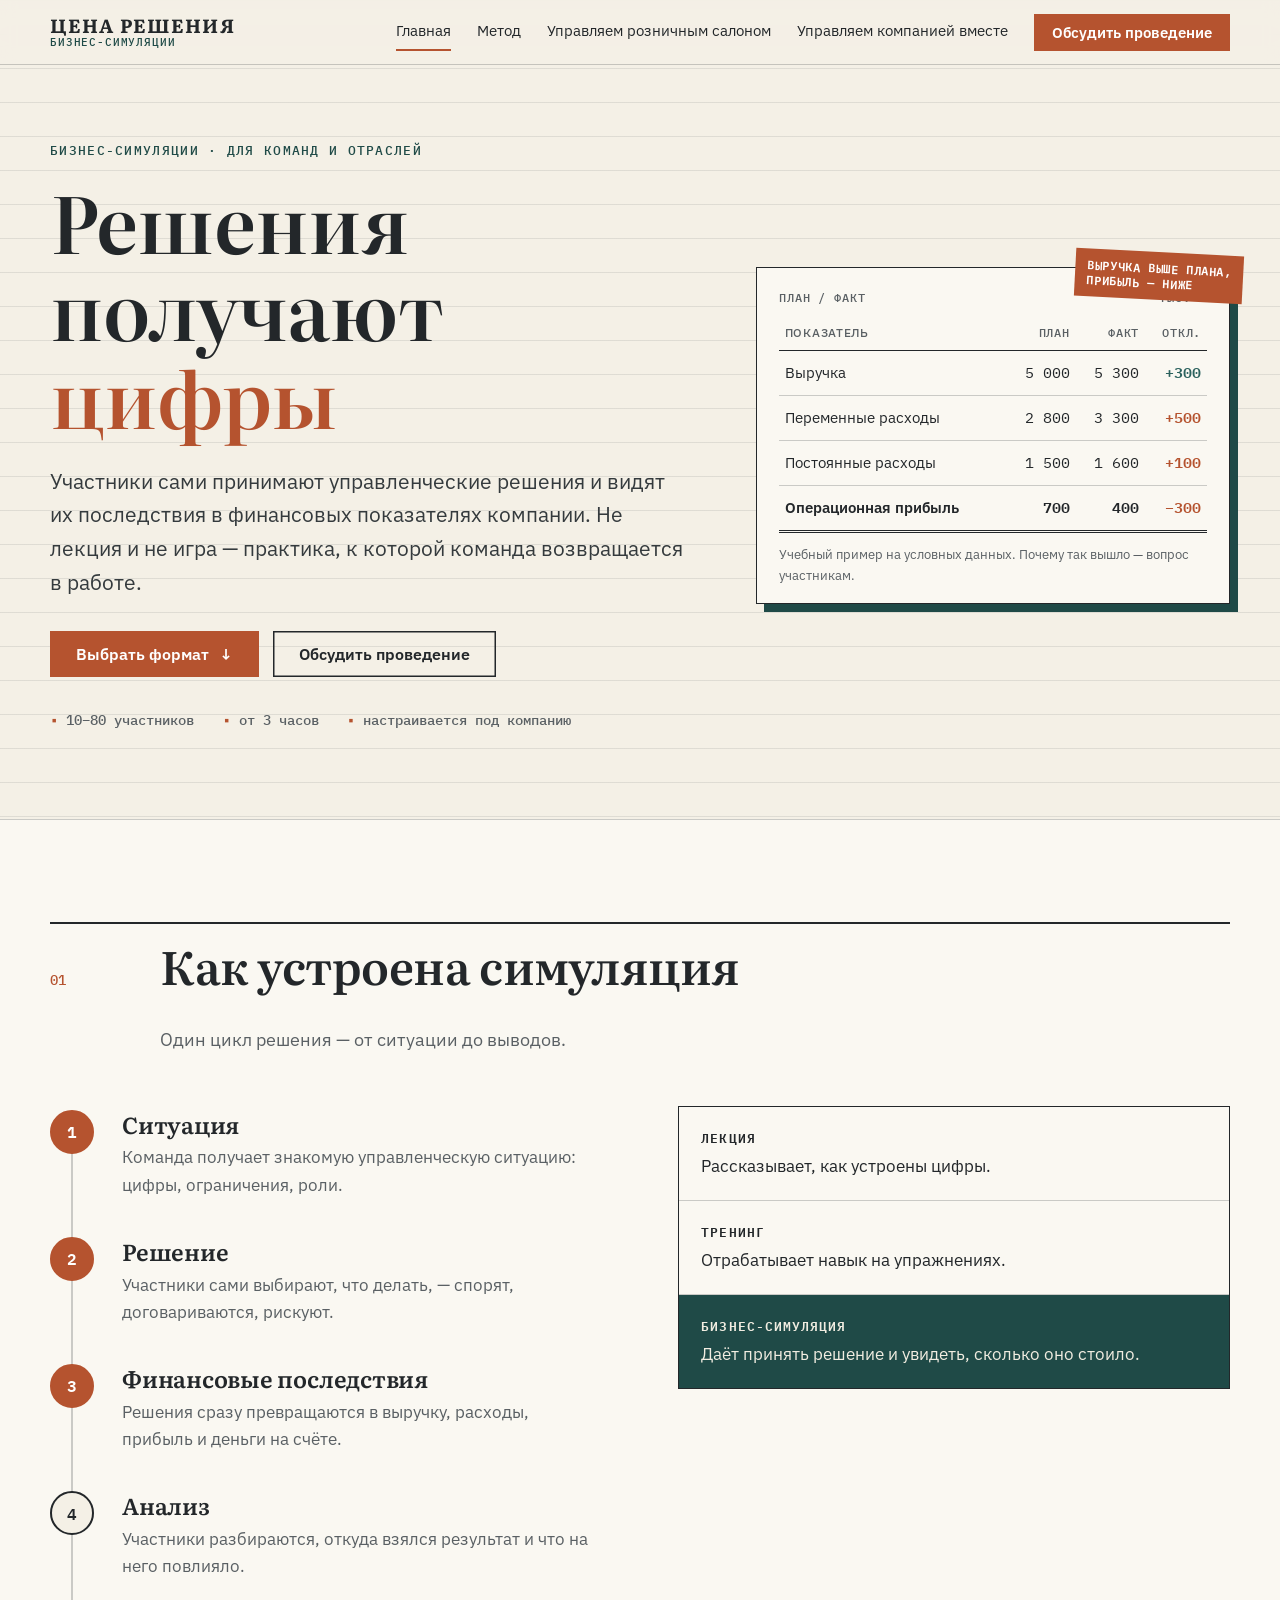
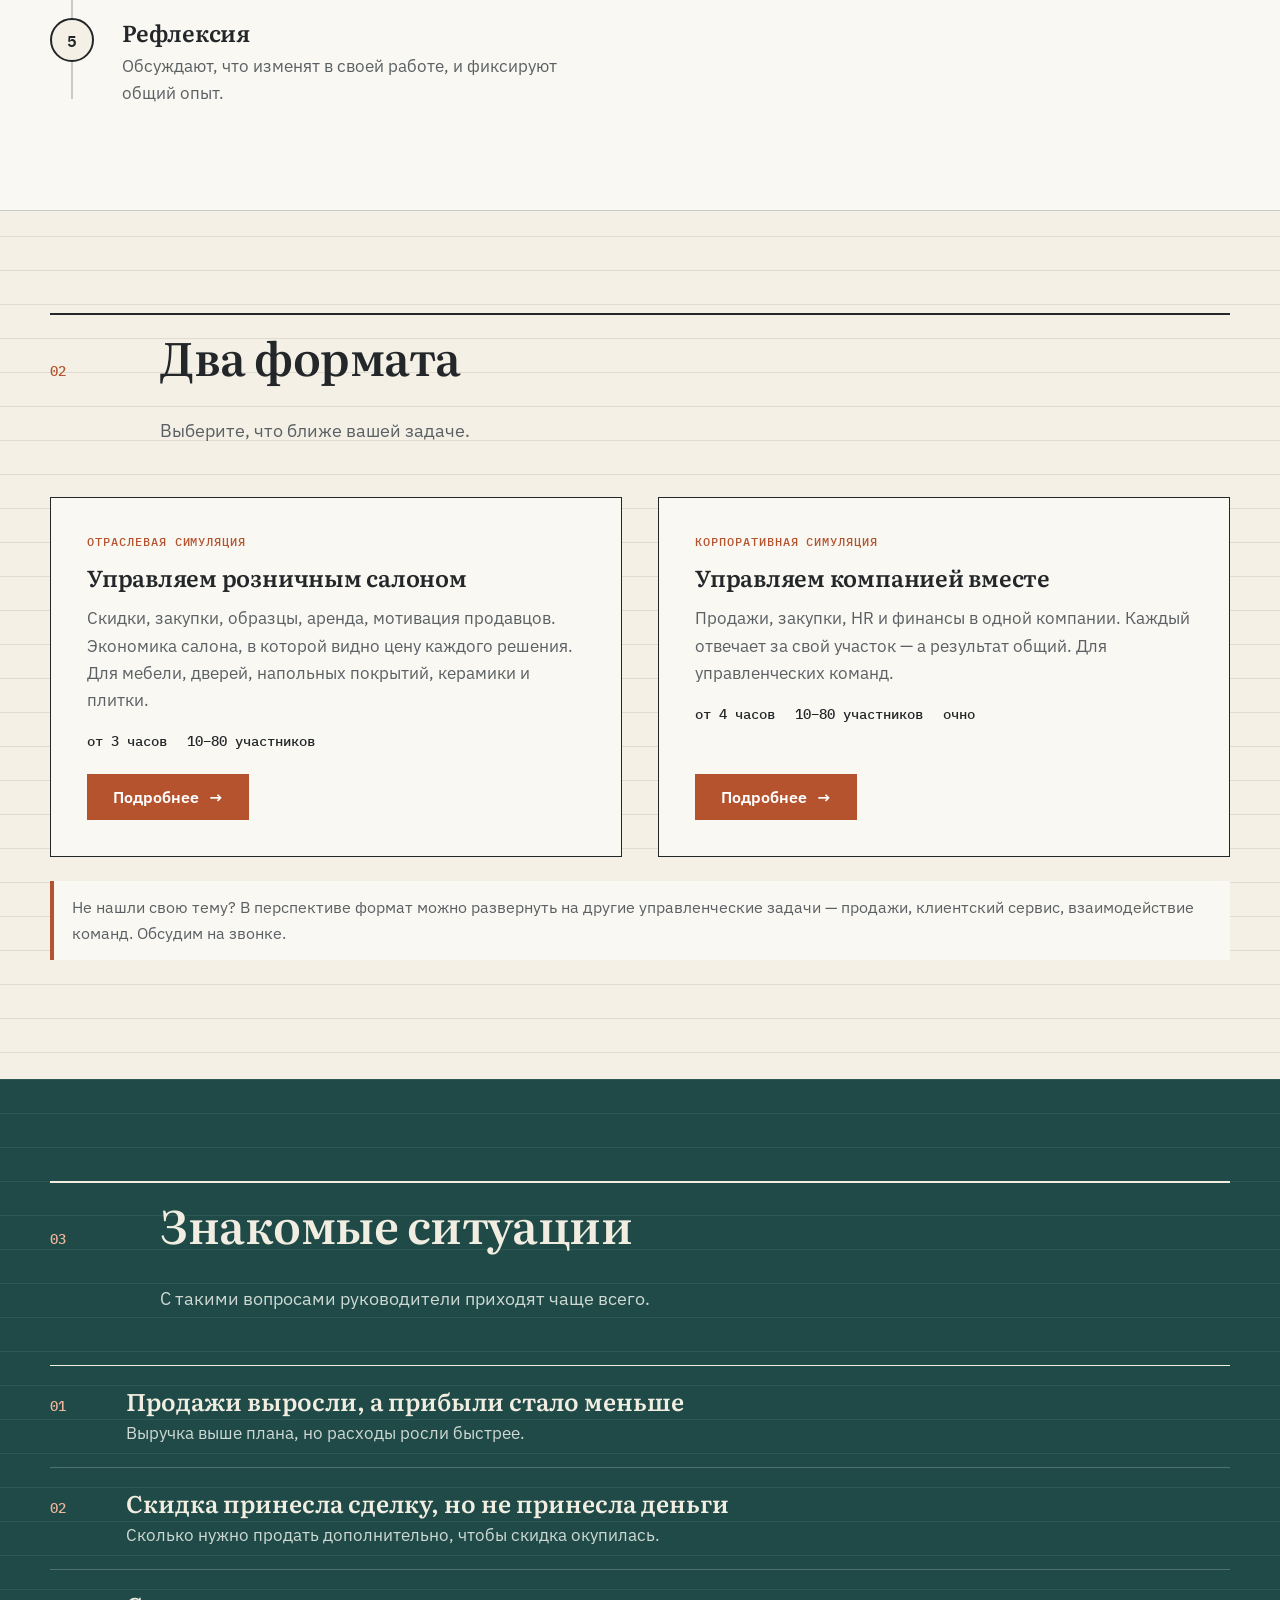
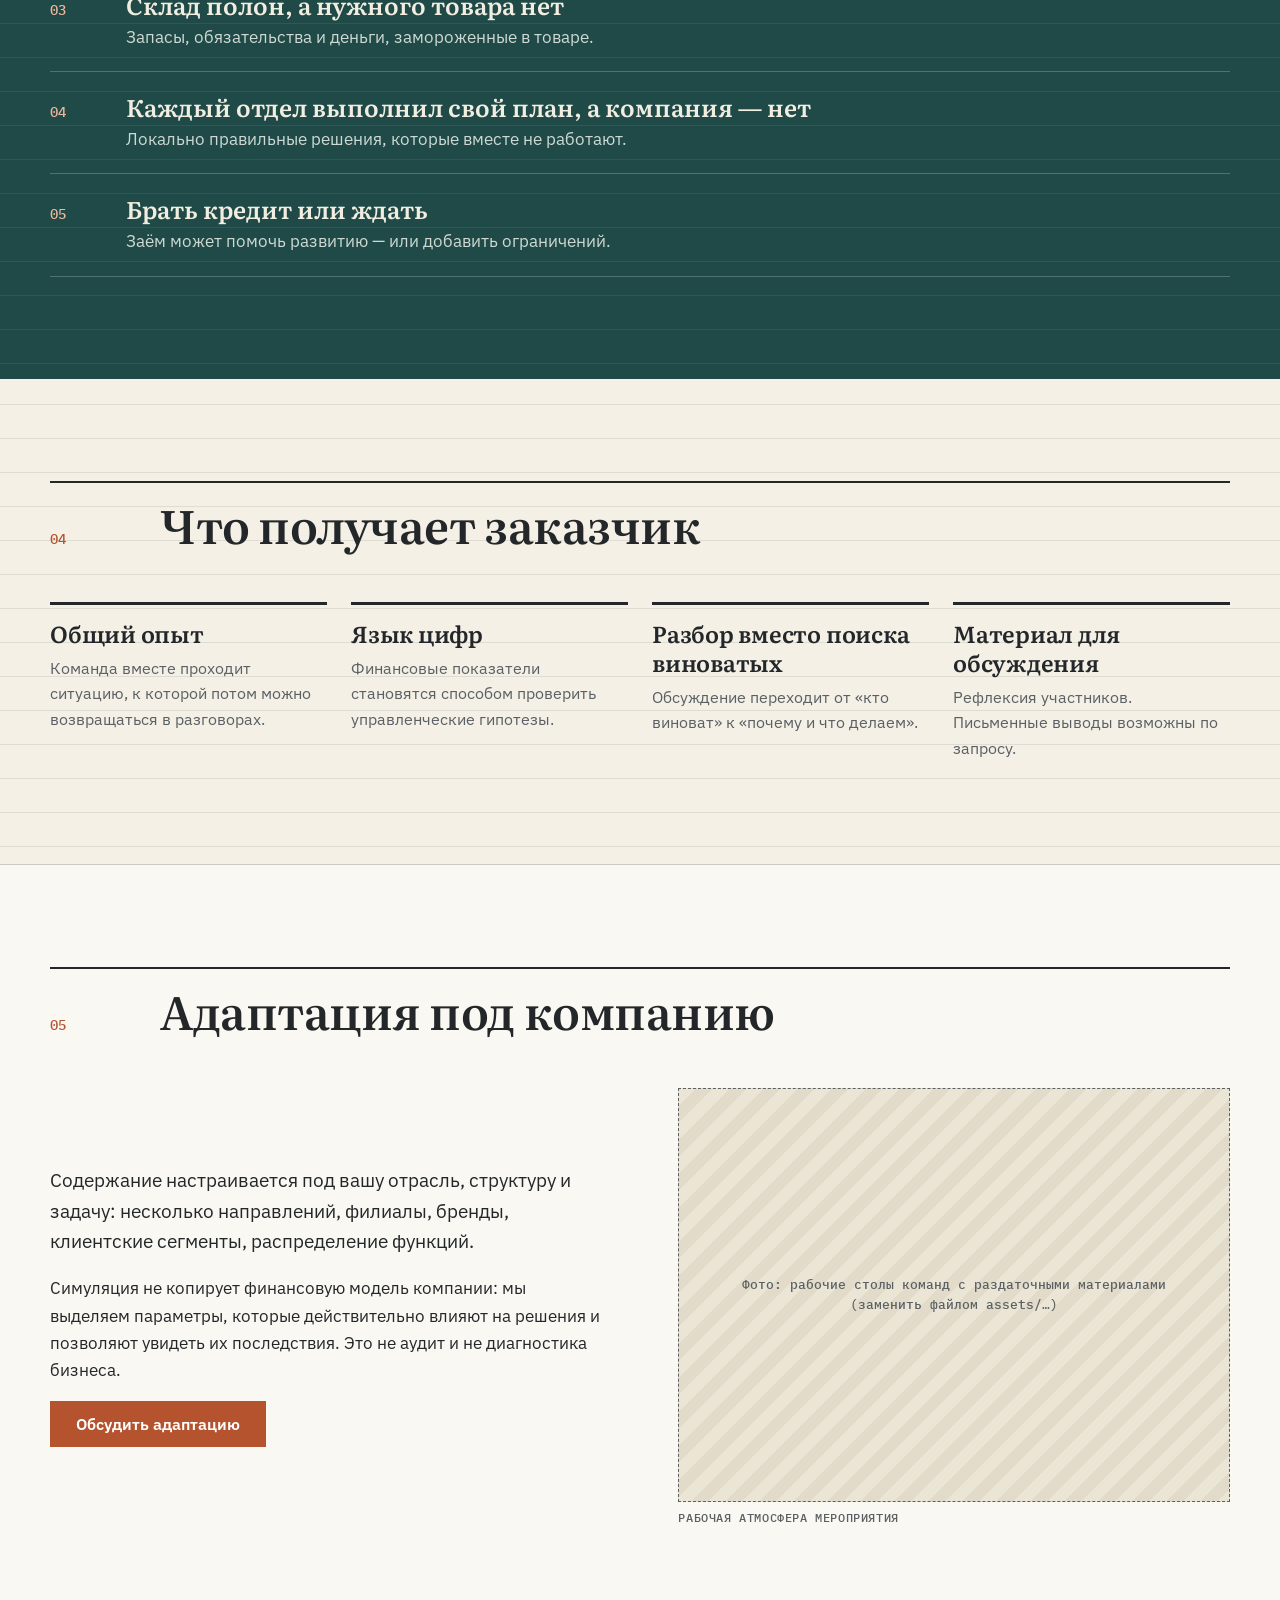
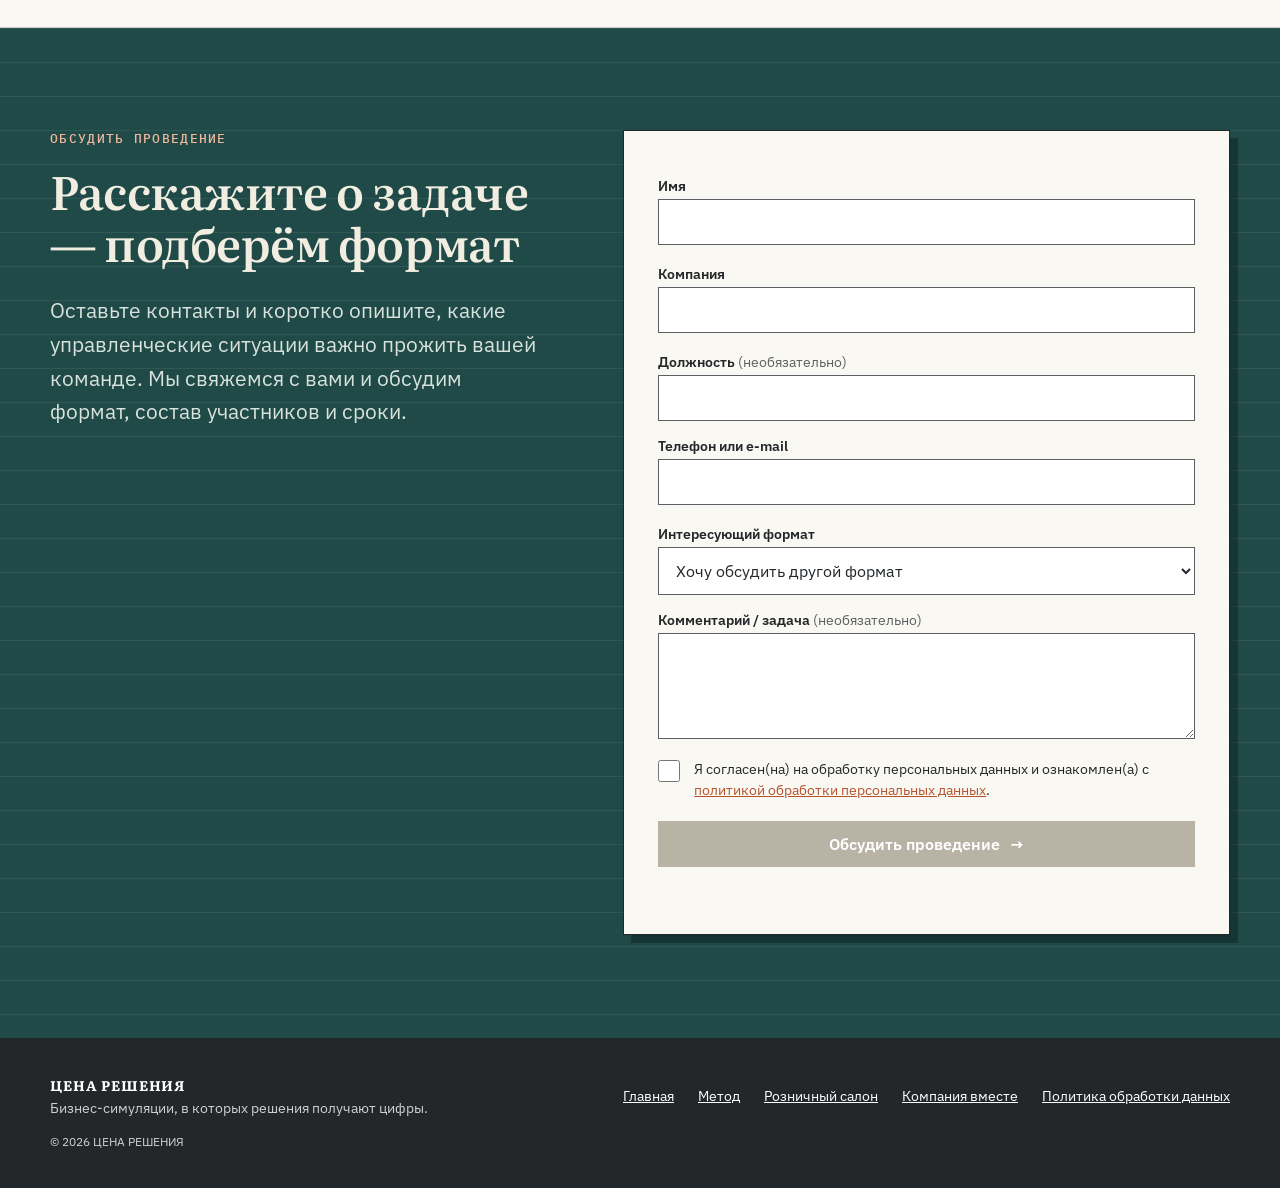
==== index.html @ 5d2a5346 "Add files via upload" ====
<!doctype html>
<html lang="ru">
<head>
<meta charset="utf-8">
<meta name="viewport" content="width=device-width, initial-scale=1">
<meta name="theme-color" content="#f4f0e6">
<title>ЦЕНА РЕШЕНИЯ — бизнес-симуляции, в которых решения получают цифры</title>
<meta name="description" content="Бизнес-симуляции для команд и отраслей: участники сами принимают управленческие решения и видят их последствия в финансовых показателях.">
<meta property="og:type" content="website">
<meta property="og:title" content="ЦЕНА РЕШЕНИЯ — бизнес-симуляции, в которых решения получают цифры">
<meta property="og:description" content="Бизнес-симуляции для команд и отраслей: участники сами принимают управленческие решения и видят их последствия в финансовых показателях.">
<meta property="og:locale" content="ru_RU">
<link rel="icon" type="image/svg+xml" href="assets/favicon.svg">
<link rel="preconnect" href="https://fonts.googleapis.com">
<link rel="preconnect" href="https://fonts.gstatic.com" crossorigin>
<link href="https://fonts.googleapis.com/css2?family=IBM+Plex+Mono:wght@400;500;600&family=IBM+Plex+Sans:wght@400;500;600&family=Literata:opsz,wght@7..72,500;7..72,600;7..72,700&display=swap&subset=cyrillic" rel="stylesheet">
<link rel="stylesheet" href="styles.css">
<noscript><style>.reveal{opacity:1;transform:none}</style></noscript>
</head>
<body>
<a class="skip" href="#main">К содержанию</a>
<header class="site-header">
  <div class="wrap header-inner">
    <a class="wordmark" href="index.html" aria-label="ЦЕНА РЕШЕНИЯ — на главную"><b>ЦЕНА РЕШЕНИЯ</b><small>бизнес-симуляции</small></a>
    <button class="menu-toggle" type="button" aria-expanded="false" aria-controls="nav">Меню</button>
    <nav class="nav" id="nav" aria-label="Основная навигация">
      <a href="index.html" aria-current="page">Главная</a>
      <a href="index.html#method">Метод</a>
      <a href="salon.html">Управляем розничным салоном</a>
      <a href="company.html">Управляем компанией вместе</a>
      <a class="btn" href="#contact" data-goal="cta_header">Обсудить проведение</a>
    </nav>
  </div>
</header>
<main id="main">
<section class="hero">
  <div class="wrap hero-grid">
    <div>
      <span class="eyebrow">Бизнес-симуляции · для команд и отраслей</span>
      <h1>Решения получают <em>цифры</em></h1>
      <p class="lead">Участники сами принимают управленческие решения и видят их последствия в финансовых показателях компании. Не лекция и не игра — практика, к которой команда возвращается в работе.</p>
      <div class="hero-actions">
        <a class="btn" href="#formats" data-goal="cta_choose_format">Выбрать формат <span aria-hidden="true">↓</span></a>
        <a class="btn btn-ghost" href="#contact" data-goal="cta_hero">Обсудить проведение</a>
      </div>
      <ul class="hero-facts"><li>10–80 участников</li><li>от 3 часов</li><li>настраивается под компанию</li></ul>
    </div>
    <div class="ledger reveal" aria-label="Учебный пример: план и факт">
      <span class="stamp">Выручка выше плана,<br>прибыль — ниже</span>
      <div class="ledger-cap"><span>План / факт</span><span>тыс. ₽</span></div>
      <table>
        <thead><tr><th>Показатель</th><th>План</th><th>Факт</th><th>Откл.</th></tr></thead>
        <tbody>
          <tr><td>Выручка</td><td>5&nbsp;000</td><td>5&nbsp;300</td><td class="pos">+300</td></tr>
          <tr><td>Переменные расходы</td><td>2&nbsp;800</td><td>3&nbsp;300</td><td class="neg">+500</td></tr>
          <tr><td>Постоянные расходы</td><td>1&nbsp;500</td><td>1&nbsp;600</td><td class="neg">+100</td></tr>
          <tr class="total"><td>Операционная прибыль</td><td>700</td><td><span data-from="700" data-to="400">400</span></td><td class="neg">−300</td></tr>
        </tbody>
      </table>
      <p class="ledger-note">Учебный пример на условных данных. Почему так вышло — вопрос участникам.</p>
    </div>
  </div>
</section>
<section id="method" class="paper">
  <div class="wrap">
    <div class="sec-head reveal"><span class="sec-num">01</span><h2>Как устроена симуляция</h2><p>Один цикл решения — от ситуации до выводов.</p></div>
    <div class="method-grid">
      <ol class="axis reveal">
        <li><h3>Ситуация</h3><p>Команда получает знакомую управленческую ситуацию: цифры, ограничения, роли.</p></li>
        <li><h3>Решение</h3><p>Участники сами выбирают, что делать, — спорят, договариваются, рискуют.</p></li>
        <li><h3>Финансовые последствия</h3><p>Решения сразу превращаются в выручку, расходы, прибыль и деньги на счёте.</p></li>
        <li><h3>Анализ</h3><p>Участники разбираются, откуда взялся результат и что на него повлияло.</p></li>
        <li><h3>Рефлексия</h3><p>Обсуждают, что изменят в своей работе, и фиксируют общий опыт.</p></li>
      </ol>
      <div class="contrast reveal">
        <div><b>Лекция</b><span>Рассказывает, как устроены цифры.</span></div>
        <div><b>Тренинг</b><span>Отрабатывает навык на упражнениях.</span></div>
        <div><b>Бизнес-симуляция</b><span>Даёт принять решение и увидеть, сколько оно стоило.</span></div>
      </div>
    </div>
  </div>
</section>
<section id="formats" class="">
  <div class="wrap">
    <div class="sec-head reveal"><span class="sec-num">02</span><h2>Два формата</h2><p>Выберите, что ближе вашей задаче.</p></div>
    <div class="cards-2">
      <article class="card reveal">
        <span class="tag">Отраслевая симуляция</span>
        <h3>Управляем розничным салоном</h3>
        <p>Скидки, закупки, образцы, аренда, мотивация продавцов. Экономика салона, в которой видно цену каждого решения. Для мебели, дверей, напольных покрытий, керамики и плитки.</p>
        <div class="meta"><span>от 3 часов</span><span>10–80 участников</span></div>
        <a class="btn" href="salon.html" data-goal="go_salon">Подробнее <span aria-hidden="true">→</span></a>
      </article>
      <article class="card reveal">
        <span class="tag">Корпоративная симуляция</span>
        <h3>Управляем компанией вместе</h3>
        <p>Продажи, закупки, HR и финансы в одной компании. Каждый отвечает за свой участок — а результат общий. Для управленческих команд.</p>
        <div class="meta"><span>от 4 часов</span><span>10–80 участников</span><span>очно</span></div>
        <a class="btn" href="company.html" data-goal="go_company">Подробнее <span aria-hidden="true">→</span></a>
      </article>
    </div>
    <p class="note-box reveal">Не нашли свою тему? В перспективе формат можно развернуть на другие управленческие задачи — продажи, клиентский сервис, взаимодействие команд. Обсудим на звонке.</p>
  </div>
</section>
<section class="dark">
  <div class="wrap">
    <div class="sec-head reveal"><span class="sec-num">03</span><h2>Знакомые ситуации</h2><p>С такими вопросами руководители приходят чаще всего.</p></div>
<ul class="rows reveal"><li><span class="n">01</span><div><b>Продажи выросли, а прибыли стало меньше</b><span class="d">Выручка выше плана, но расходы росли быстрее.</span></div></li><li><span class="n">02</span><div><b>Скидка принесла сделку, но не принесла деньги</b><span class="d">Сколько нужно продать дополнительно, чтобы скидка окупилась.</span></div></li><li><span class="n">03</span><div><b>Склад полон, а нужного товара нет</b><span class="d">Запасы, обязательства и деньги, замороженные в товаре.</span></div></li><li><span class="n">04</span><div><b>Каждый отдел выполнил свой план, а компания — нет</b><span class="d">Локально правильные решения, которые вместе не работают.</span></div></li><li><span class="n">05</span><div><b>Брать кредит или ждать</b><span class="d">Заём может помочь развитию — или добавить ограничений.</span></div></li></ul>
  </div>
</section>
<section class="">
  <div class="wrap">
    <div class="sec-head reveal"><span class="sec-num">04</span><h2>Что получает заказчик</h2></div>
    <div class="grid-4">
      <div class="tile reveal"><h3>Общий опыт</h3><p>Команда вместе проходит ситуацию, к которой потом можно возвращаться в разговорах.</p></div>
      <div class="tile reveal"><h3>Язык цифр</h3><p>Финансовые показатели становятся способом проверить управленческие гипотезы.</p></div>
      <div class="tile reveal"><h3>Разбор вместо поиска виноватых</h3><p>Обсуждение переходит от «кто виноват» к «почему и что делаем».</p></div>
      <div class="tile reveal"><h3>Материал для обсуждения</h3><p>Рефлексия участников. Письменные выводы возможны по запросу.</p></div>
    </div>
  </div>
</section>
<section class="paper">
  <div class="wrap">
    <div class="sec-head reveal"><span class="sec-num">05</span><h2>Адаптация под компанию</h2></div>
    <div class="split">
      <div class="reveal">
        <p style="font-size:19px">Содержание настраивается под вашу отрасль, структуру и задачу: несколько направлений, филиалы, бренды, клиентские сегменты, распределение функций.</p>
        <p>Симуляция не копирует финансовую модель компании: мы выделяем параметры, которые действительно влияют на решения и позволяют увидеть их последствия. Это не аудит и не диагностика бизнеса.</p>
        <a class="btn" href="#contact" data-goal="cta_adapt">Обсудить адаптацию</a>
      </div>
      <figure class="photo reveal"><div class="slot" role="img" aria-label="Фото: рабочие столы команд с раздаточными материалами"><span>Фото: рабочие столы команд с раздаточными материалами<br>(заменить файлом assets/…)</span></div><figcaption>Рабочая атмосфера мероприятия</figcaption></figure>
    </div>
  </div>
</section>
<section class="contact" id="contact">
  <div class="wrap contact-grid">
    <div class="reveal">
      <span class="eyebrow" style="color:#f0b79d">Обсудить проведение</span>
      <h2>Расскажите о задаче — подберём формат</h2>
      <p class="lead">Оставьте контакты и коротко опишите, какие управленческие ситуации важно прожить вашей команде. Мы свяжемся с вами и обсудим формат, состав участников и сроки.</p>
    </div>
    <form id="contact-form" class="reveal" novalidate data-format="Хочу обсудить другой формат">
      <label for="name">Имя</label>
      <input id="name" name="name" autocomplete="name" maxlength="80" required aria-describedby="name-error">
      <small class="field-error" id="name-error" aria-live="polite"></small>

      <label for="company">Компания</label>
      <input id="company" name="company" autocomplete="organization" maxlength="120" required aria-describedby="company-error">
      <small class="field-error" id="company-error" aria-live="polite"></small>

      <label for="position">Должность <span class="opt">(необязательно)</span></label>
      <input id="position" name="position" autocomplete="organization-title" maxlength="80">

      <label for="contact-way">Телефон или e-mail</label>
      <input id="contact-way" name="contact" autocomplete="email" maxlength="120" required aria-describedby="contact-error">
      <small class="field-error" id="contact-error" aria-live="polite"></small>

      <label for="format">Интересующий формат</label>
      <select id="format" name="format">
        <option>Управляем розничным салоном</option>
        <option>Управляем компанией вместе</option>
        <option>Хочу обсудить другой формат</option>
      </select>

      <label for="message">Комментарий / задача <span class="opt">(необязательно)</span></label>
      <textarea id="message" name="message" rows="4" maxlength="2000"></textarea>

      <input class="hp" type="text" name="website" tabindex="-1" autocomplete="off" aria-hidden="true">

      <label class="consent" for="consent">
        <input type="checkbox" id="consent" name="consent" required>
        <span>Я согласен(на) на обработку персональных данных и ознакомлен(а) с <a href="privacy.html" target="_blank" rel="noopener">политикой обработки персональных данных</a>.</span>
      </label>

      <button class="btn" type="submit" id="submit-btn">Обсудить проведение <span aria-hidden="true">→</span></button>
      <p class="form-note" id="form-note" role="status" aria-live="polite"></p>
    </form>
  </div>
</section>
</main>
<footer class="footer">
  <div class="wrap footer-inner">
    <div><b style="font-family:var(--serif);letter-spacing:.06em;color:#fff">ЦЕНА РЕШЕНИЯ</b><br>Бизнес-симуляции, в которых решения получают цифры.</div>
    <nav aria-label="Нижняя навигация">
      <a href="index.html">Главная</a>
      <a href="index.html#method">Метод</a>
      <a href="salon.html">Розничный салон</a>
      <a href="company.html">Компания вместе</a>
      <a href="privacy.html">Политика обработки данных</a>
    </nav>
    <small>© <span id="year">2026</span> ЦЕНА РЕШЕНИЯ</small>
  </div>
</footer>
<script src="script.js" defer></script>
</body>
</html>
---- styles.css ----
/* ЦЕНА РЕШЕНИЯ — стили. Направление «Ведомость»: язык управленческой отчётности. */
:root {
  --milk: #f4f0e6;
  --milk-2: #ebe5d6;
  --paper: #faf8f2;
  --graphite: #23272a;
  --graphite-soft: #5a6064;
  --teal: #1f4a47;
  --teal-2: #2c625e;
  --terra: #b5532f;
  --terra-soft: #e9cfc2;
  --line: rgba(35, 39, 42, .22);
  --line-soft: rgba(35, 39, 42, .1);
  --serif: "Literata", "Georgia", "Times New Roman", serif;
  --sans: "IBM Plex Sans", "Segoe UI", system-ui, sans-serif;
  --mono: "IBM Plex Mono", ui-monospace, "SFMono-Regular", Menlo, monospace;
  --wrap: 1180px;
  --gutter: clamp(18px, 4vw, 40px);
}
*, *::before, *::after { box-sizing: border-box; }
html { scroll-behavior: smooth; scroll-padding-top: 84px; -webkit-text-size-adjust: 100%; }
body {
  margin: 0; background: var(--milk); color: var(--graphite);
  font: 400 17px/1.6 var(--sans); overflow-x: hidden;
  background-image: linear-gradient(var(--line-soft) 1px, transparent 1px);
  background-size: 100% 34px; background-attachment: local;
}
img, svg { max-width: 100%; display: block; }
a { color: inherit; }
h1, h2, h3 { font-family: var(--serif); font-weight: 600; line-height: 1.12; margin: 0; letter-spacing: -.01em; }
h1 { font-size: clamp(38px, 6.4vw, 78px); }
h2 { font-size: clamp(28px, 4vw, 46px); }
h3 { font-size: clamp(19px, 2vw, 23px); line-height: 1.25; }
p { margin: 0 0 1em; }
.wrap { width: min(var(--wrap), 100% - 2 * var(--gutter)); margin-inline: auto; }
.mono { font-family: var(--mono); }
.skip { position: absolute; left: -999px; top: 8px; background: var(--graphite); color: #fff; padding: 8px 14px; z-index: 100; }
.skip:focus { left: 8px; }

/* ---------- Шапка ---------- */
.site-header { position: sticky; top: 0; z-index: 50; background: rgba(244, 240, 230, .94); backdrop-filter: blur(8px); border-bottom: 1px solid var(--line); }
.header-inner { display: flex; align-items: center; justify-content: space-between; gap: 20px; min-height: 64px; }
.wordmark { text-decoration: none; display: flex; flex-direction: column; line-height: 1.1; }
.wordmark b { font-family: var(--serif); font-size: 19px; letter-spacing: .06em; font-weight: 700; }
.wordmark small { font: 500 10.5px/1.3 var(--mono); color: var(--teal); letter-spacing: .08em; text-transform: uppercase; }
.nav { display: flex; align-items: center; gap: 26px; }
.nav a { text-decoration: none; font-size: 15px; padding: 6px 0; border-bottom: 2px solid transparent; }
.nav a:hover, .nav a[aria-current="page"] { border-bottom-color: var(--terra); }
.nav .btn { border-bottom: 0; padding: 11px 18px; }
.menu-toggle { display: none; background: none; border: 1px solid var(--graphite); padding: 9px 14px; font: 500 14px var(--sans); cursor: pointer; color: inherit; }

/* ---------- Кнопки ---------- */
.btn { display: inline-flex; align-items: center; gap: 10px; background: var(--terra); color: #fff; text-decoration: none; border: 0; padding: 15px 26px; font: 600 16px/1 var(--sans); cursor: pointer; transition: background .2s, transform .2s; }
.btn:hover { background: #9a4325; transform: translateY(-1px); }
.btn:disabled { background: #b9b3a5; cursor: not-allowed; transform: none; }
.btn-ghost { background: transparent; color: var(--graphite); box-shadow: inset 0 0 0 1.5px var(--graphite); }
.btn-ghost:hover { background: var(--graphite); color: #fff; }
:focus-visible { outline: 3px solid var(--terra); outline-offset: 3px; }

/* ---------- Секции ---------- */
section { padding: clamp(56px, 8vw, 104px) 0; }
.sec-head { display: grid; grid-template-columns: 90px 1fr; gap: 20px; align-items: baseline; margin-bottom: clamp(28px, 4vw, 52px); border-top: 2px solid var(--graphite); padding-top: 16px; }
.sec-num { font: 500 14px var(--mono); color: var(--terra); }
.sec-head p { grid-column: 2; max-width: 62ch; color: var(--graphite-soft); margin: 14px 0 0; font-size: 18px; }
.dark { background: var(--teal); color: #f1ede1; background-image: linear-gradient(rgba(255,255,255,.07) 1px, transparent 1px); background-size: 100% 34px; }
.dark .sec-head { border-top-color: #f1ede1; }
.dark .sec-num { color: #f0b79d; }
.dark .sec-head p { color: #cfd9d4; }
.paper { background: var(--paper); border-block: 1px solid var(--line); background-image: none; }
.eyebrow { font: 500 13px var(--mono); letter-spacing: .1em; text-transform: uppercase; color: var(--teal); margin-bottom: 18px; display: block; }

/* ---------- Hero ---------- */
.hero { padding: clamp(40px, 6vw, 84px) 0 clamp(56px, 7vw, 96px); }
.hero-grid { display: grid; grid-template-columns: 1.15fr .85fr; gap: clamp(28px, 5vw, 72px); align-items: center; }
.hero h1 em { font-style: normal; color: var(--terra); }
.lead { font-size: clamp(18px, 2vw, 21px); max-width: 52ch; margin: 26px 0 32px; color: #343a3d; }
.hero-actions { display: flex; flex-wrap: wrap; gap: 14px; }
.hero-facts { display: flex; flex-wrap: wrap; gap: 10px 28px; margin: 34px 0 0; padding: 0; list-style: none; font: 500 14px var(--mono); color: var(--graphite-soft); }
.hero-facts li::before { content: "▪ "; color: var(--terra); }
.chips { display: flex; flex-wrap: wrap; gap: 8px; margin: 22px 0 0; padding: 0; list-style: none; }
.chips li { font: 500 13px var(--mono); border: 1px solid var(--graphite); padding: 6px 12px; }

/* ---------- Ведомость (план/факт) ---------- */
.ledger { background: var(--paper); border: 1.5px solid var(--graphite); box-shadow: 8px 8px 0 var(--teal); padding: 22px 22px 16px; position: relative; }
.ledger-cap { font: 500 12px var(--mono); letter-spacing: .08em; text-transform: uppercase; color: var(--graphite-soft); display: flex; justify-content: space-between; gap: 12px; margin-bottom: 10px; }
.ledger table, .table { width: 100%; border-collapse: collapse; font-family: var(--mono); font-variant-numeric: tabular-nums; font-size: 15px; }
.ledger th, .ledger td, .table th, .table td { padding: 10px 6px; text-align: right; border-bottom: 1px solid var(--line); }
.ledger th:first-child, .ledger td:first-child, .table th:first-child, .table td:first-child { text-align: left; font-family: var(--sans); }
.ledger thead th, .table thead th { font: 500 12px var(--mono); text-transform: uppercase; letter-spacing: .06em; color: var(--graphite-soft); border-bottom: 1.5px solid var(--graphite); }
.ledger tr.total td, .table tr.total td { font-weight: 600; border-bottom: 3px double var(--graphite); }
.neg { color: var(--terra); font-weight: 600; }
.pos { color: var(--teal-2); font-weight: 600; }
.ledger-note { font-size: 13px; color: var(--graphite-soft); margin: 12px 0 0; }
.stamp { position: absolute; right: -14px; top: -16px; background: var(--terra); color: #fff; font: 600 12px/1.25 var(--mono); padding: 9px 12px; transform: rotate(3deg); text-transform: uppercase; letter-spacing: .05em; }
.table-wrap { overflow-x: auto; -webkit-overflow-scrolling: touch; }
.table-wrap .table { min-width: 460px; }
.big-fig { display: flex; flex-wrap: wrap; gap: 10px 36px; margin: 22px 0 6px; }
.big-fig div { font: 500 12px var(--mono); color: var(--graphite-soft); text-transform: uppercase; letter-spacing: .06em; }
.big-fig b { display: block; font: 600 clamp(34px, 5vw, 54px)/1.05 var(--serif); color: var(--graphite); letter-spacing: -.02em; text-transform: none; }
.big-fig b.neg { color: var(--terra); }

/* ---------- Ось «Ход» ---------- */
.axis { list-style: none; margin: 0; padding: 0 0 0 0; position: relative; counter-reset: step; }
.axis::before { content: ""; position: absolute; left: 21px; top: 8px; bottom: 8px; width: 2px; background: var(--line); }
.axis li { position: relative; padding: 0 0 34px 72px; counter-increment: step; }
.axis li:last-child { padding-bottom: 0; }
.axis li::before { content: counter(step); position: absolute; left: 0; top: 0; width: 44px; height: 44px; border-radius: 50%; background: var(--milk); border: 2px solid var(--graphite); display: grid; place-items: center; font: 600 16px var(--mono); transition: background .3s, color .3s, border-color .3s; }
.axis li.on::before { background: var(--terra); border-color: var(--terra); color: #fff; }
.axis h3 { margin: 4px 0 6px; }
.axis p { margin: 0; max-width: 56ch; color: var(--graphite-soft); }
.dark .axis::before { background: rgba(255,255,255,.25); }
.method-grid > *, .split > *, .hero-grid > *, .contact-grid > * { min-width: 0; }
.method-grid { display: grid; grid-template-columns: 1fr 1fr; gap: clamp(28px, 6vw, 80px); align-items: start; }
.contrast { border: 1.5px solid var(--graphite); background: var(--paper); }
.contrast div { padding: 20px 22px; border-bottom: 1px solid var(--line); }
.contrast div:last-child { border-bottom: 0; background: var(--teal); color: #f1ede1; }
.contrast b { font: 600 13px var(--mono); text-transform: uppercase; letter-spacing: .08em; display: block; margin-bottom: 4px; }
.contrast span { font-size: 17px; }

/* ---------- Карточки ---------- */
.cards-2 { display: grid; grid-template-columns: 1fr 1fr; gap: clamp(18px, 3vw, 36px); }
.card { background: var(--paper); border: 1.5px solid var(--graphite); padding: clamp(22px, 3vw, 36px); display: flex; flex-direction: column; gap: 14px; position: relative; }
.card .tag { font: 500 12px var(--mono); letter-spacing: .08em; text-transform: uppercase; color: var(--terra); }
.card p { color: var(--graphite-soft); margin: 0; }
.card .meta { display: flex; flex-wrap: wrap; gap: 8px 20px; font: 500 14px var(--mono); margin: 4px 0 10px; }
.card .btn { align-self: flex-start; margin-top: auto; }
.card:hover { box-shadow: 8px 8px 0 var(--teal); transform: translate(-3px, -3px); transition: .2s; }

/* ---------- Строки-ситуации ---------- */
.rows { list-style: none; margin: 0; padding: 0; border-top: 1.5px solid var(--graphite); }
.rows li { display: grid; grid-template-columns: 56px 1fr; gap: 12px 20px; padding: 20px 0; border-bottom: 1px solid var(--line); align-items: baseline; }
.rows .n { font: 500 14px var(--mono); color: var(--terra); }
.rows b { font: 600 clamp(19px, 2.2vw, 24px)/1.25 var(--serif); display: block; }
.rows span.d { display: block; color: var(--graphite-soft); margin-top: 4px; }
.dark .rows { border-top-color: #f1ede1; }
.dark .rows li { border-bottom-color: rgba(255,255,255,.22); }
.dark .rows .n { color: #f0b79d; }
.dark .rows span.d { color: #cfd9d4; }
.cols-2 { display: grid; grid-template-columns: 1fr 1fr; gap: 0 clamp(24px, 5vw, 64px); }
.cols-2 > .rows:nth-child(2) { border-top-color: transparent; }
.grid-3 { display: grid; grid-template-columns: repeat(3, 1fr); gap: clamp(16px, 2.4vw, 28px); }
.grid-4 { display: grid; grid-template-columns: repeat(4, 1fr); gap: clamp(14px, 2vw, 24px); }
.tile { border-top: 3px solid var(--graphite); padding-top: 14px; }
.tile h3 { margin-bottom: 8px; }
.tile p { color: var(--graphite-soft); margin: 0; font-size: 16px; }
.dark .tile { border-top-color: #f0b79d; }
.dark .tile p { color: #cfd9d4; }
.role { background: var(--paper); border: 1.5px solid var(--graphite); padding: 20px; }
.role .tag { font: 500 12px var(--mono); color: var(--terra); letter-spacing: .08em; text-transform: uppercase; }
.role h3 { margin: 6px 0 8px; }
.role p { margin: 0; color: var(--graphite-soft); font-size: 16px; }
.split { display: grid; grid-template-columns: 1fr 1fr; gap: clamp(28px, 6vw, 80px); align-items: center; }

/* ---------- Фото-слоты ---------- */
.photo { margin: 0; }
.photo .slot { aspect-ratio: 4 / 3; background: repeating-linear-gradient(135deg, var(--milk-2) 0 12px, #e2dbc9 12px 24px); border: 1.5px dashed var(--graphite-soft); display: grid; place-items: center; text-align: center; padding: 18px; font: 500 13px/1.5 var(--mono); color: var(--graphite-soft); }
.photo img { width: 100%; height: auto; }
.photo figcaption { font: 500 12px var(--mono); color: var(--graphite-soft); margin-top: 8px; text-transform: uppercase; letter-spacing: .05em; }
.photo.wide .slot { aspect-ratio: 16 / 10; }

/* ---------- FAQ ---------- */
.faq details { border-bottom: 1px solid var(--line); padding: 4px 0; }
.faq details:first-child { border-top: 1.5px solid var(--graphite); }
.faq summary { cursor: pointer; list-style: none; padding: 18px 40px 18px 0; font: 600 clamp(18px, 2vw, 21px)/1.3 var(--serif); position: relative; }
.faq summary::-webkit-details-marker { display: none; }
.faq summary::after { content: "+"; position: absolute; right: 4px; top: 14px; font: 400 28px var(--mono); color: var(--terra); }
.faq details[open] summary::after { content: "–"; }
.faq details p { color: var(--graphite-soft); max-width: 68ch; padding-bottom: 14px; margin: 0; }
.org { display: flex; flex-wrap: wrap; gap: 28px 56px; margin-bottom: 36px; }
.org div { font: 500 12px var(--mono); text-transform: uppercase; letter-spacing: .06em; color: var(--graphite-soft); }
.org b { display: block; font: 600 clamp(38px, 6vw, 64px)/1 var(--serif); color: var(--graphite); text-transform: none; letter-spacing: -.02em; }
.note-box { border-left: 4px solid var(--terra); background: var(--paper); padding: 14px 18px; font-size: 16px; color: var(--graphite-soft); margin-top: 24px; }

/* ---------- Форма ---------- */
.contact { background: var(--teal); color: #f1ede1; background-image: linear-gradient(rgba(255,255,255,.07) 1px, transparent 1px); background-size: 100% 34px; }
.contact-grid { display: grid; grid-template-columns: .9fr 1.1fr; gap: clamp(28px, 6vw, 80px); align-items: start; }
.contact h2 { margin-bottom: 18px; }
.contact .lead { color: #d9e2dd; margin-bottom: 0; }
form { background: var(--paper); color: var(--graphite); padding: clamp(20px, 3vw, 34px); border: 1.5px solid var(--graphite); box-shadow: 8px 8px 0 rgba(0,0,0,.28); display: grid; gap: 4px; }
label { font: 600 14px var(--sans); margin-top: 12px; }
label .opt { font-weight: 400; color: var(--graphite-soft); }
input, select, textarea { width: 100%; font: 400 16px var(--sans); padding: 12px 13px; border: 1.5px solid var(--graphite-soft); background: #fff; color: var(--graphite); border-radius: 0; }
input:focus, select:focus, textarea:focus { outline: 3px solid var(--terra-soft); border-color: var(--terra); }
.field-error { color: var(--terra); font-size: 13px; min-height: 0; }
.invalid { border-color: var(--terra); }
.consent { display: grid; grid-template-columns: 24px 1fr; gap: 12px; align-items: start; margin: 16px 0 6px; font: 400 14px/1.5 var(--sans); cursor: pointer; }
.consent input { width: 22px; height: 22px; margin: 1px 0 0; accent-color: var(--terra); cursor: pointer; padding: 0; }
.consent a { color: var(--terra); }
form .btn { justify-content: center; margin-top: 10px; }
.form-note { font-size: 14px; color: var(--graphite-soft); margin: 8px 0 0; min-height: 1.5em; }
.form-note.ok { color: var(--teal-2); font-weight: 600; }
.form-note.err { color: var(--terra); }
.hp { position: absolute; left: -9999px; }

/* ---------- Подвал ---------- */
.footer { background: var(--graphite); color: #cfd2d1; padding: 36px 0; font-size: 14px; }
.footer-inner { display: flex; flex-wrap: wrap; gap: 14px 40px; justify-content: space-between; align-items: center; }
.footer a { color: #fff; }
.footer nav { display: flex; flex-wrap: wrap; gap: 8px 24px; }

/* ---------- Анимация появления ---------- */
.reveal { opacity: 0; transform: translateY(18px); transition: opacity .6s, transform .6s; }
.reveal.in { opacity: 1; transform: none; }
@media (prefers-reduced-motion: reduce) {
  html { scroll-behavior: auto; }
  .reveal { opacity: 1; transform: none; transition: none; }
  .btn, .card { transition: none; }
}

/* ---------- Адаптив ---------- */
@media (max-width: 960px) {
  .hero-grid, .method-grid, .cards-2, .split, .contact-grid, .cols-2 { grid-template-columns: 1fr; }
  .grid-3 { grid-template-columns: 1fr 1fr; }
  .grid-4 { grid-template-columns: 1fr 1fr; }
  .cols-2 > .rows:nth-child(2) { border-top-color: var(--graphite); }
  .stamp { right: 8px; }
}
@media (max-width: 820px) {
  .menu-toggle { display: block; }
  .nav { display: none; position: absolute; top: 100%; left: 0; right: 0; background: var(--milk); flex-direction: column; align-items: stretch; gap: 0; padding: 8px var(--gutter) 20px; border-bottom: 1px solid var(--line); }
  .nav.open { display: flex; }
  .nav a { padding: 14px 0; border-bottom: 1px solid var(--line-soft); font-size: 17px; }
  .nav .btn { margin-top: 14px; justify-content: center; border: 0; }
}
@media (max-width: 560px) {
  body { font-size: 16px; }
  .sec-head { grid-template-columns: 1fr; gap: 6px; }
  .sec-head p { grid-column: 1; }
  .grid-3, .grid-4 { grid-template-columns: 1fr; }
  .rows li { grid-template-columns: 36px 1fr; }
  .hero-actions .btn { width: 100%; justify-content: center; }
  .ledger { box-shadow: 5px 5px 0 var(--teal); padding: 18px 14px 12px; }
  .ledger table { font-size: 13.5px; }
  .ledger th, .ledger td { padding: 9px 3px; }
  .axis li { padding-left: 60px; }
  .axis li::before { width: 38px; height: 38px; font-size: 14px; }
  .axis::before { left: 18px; }
}
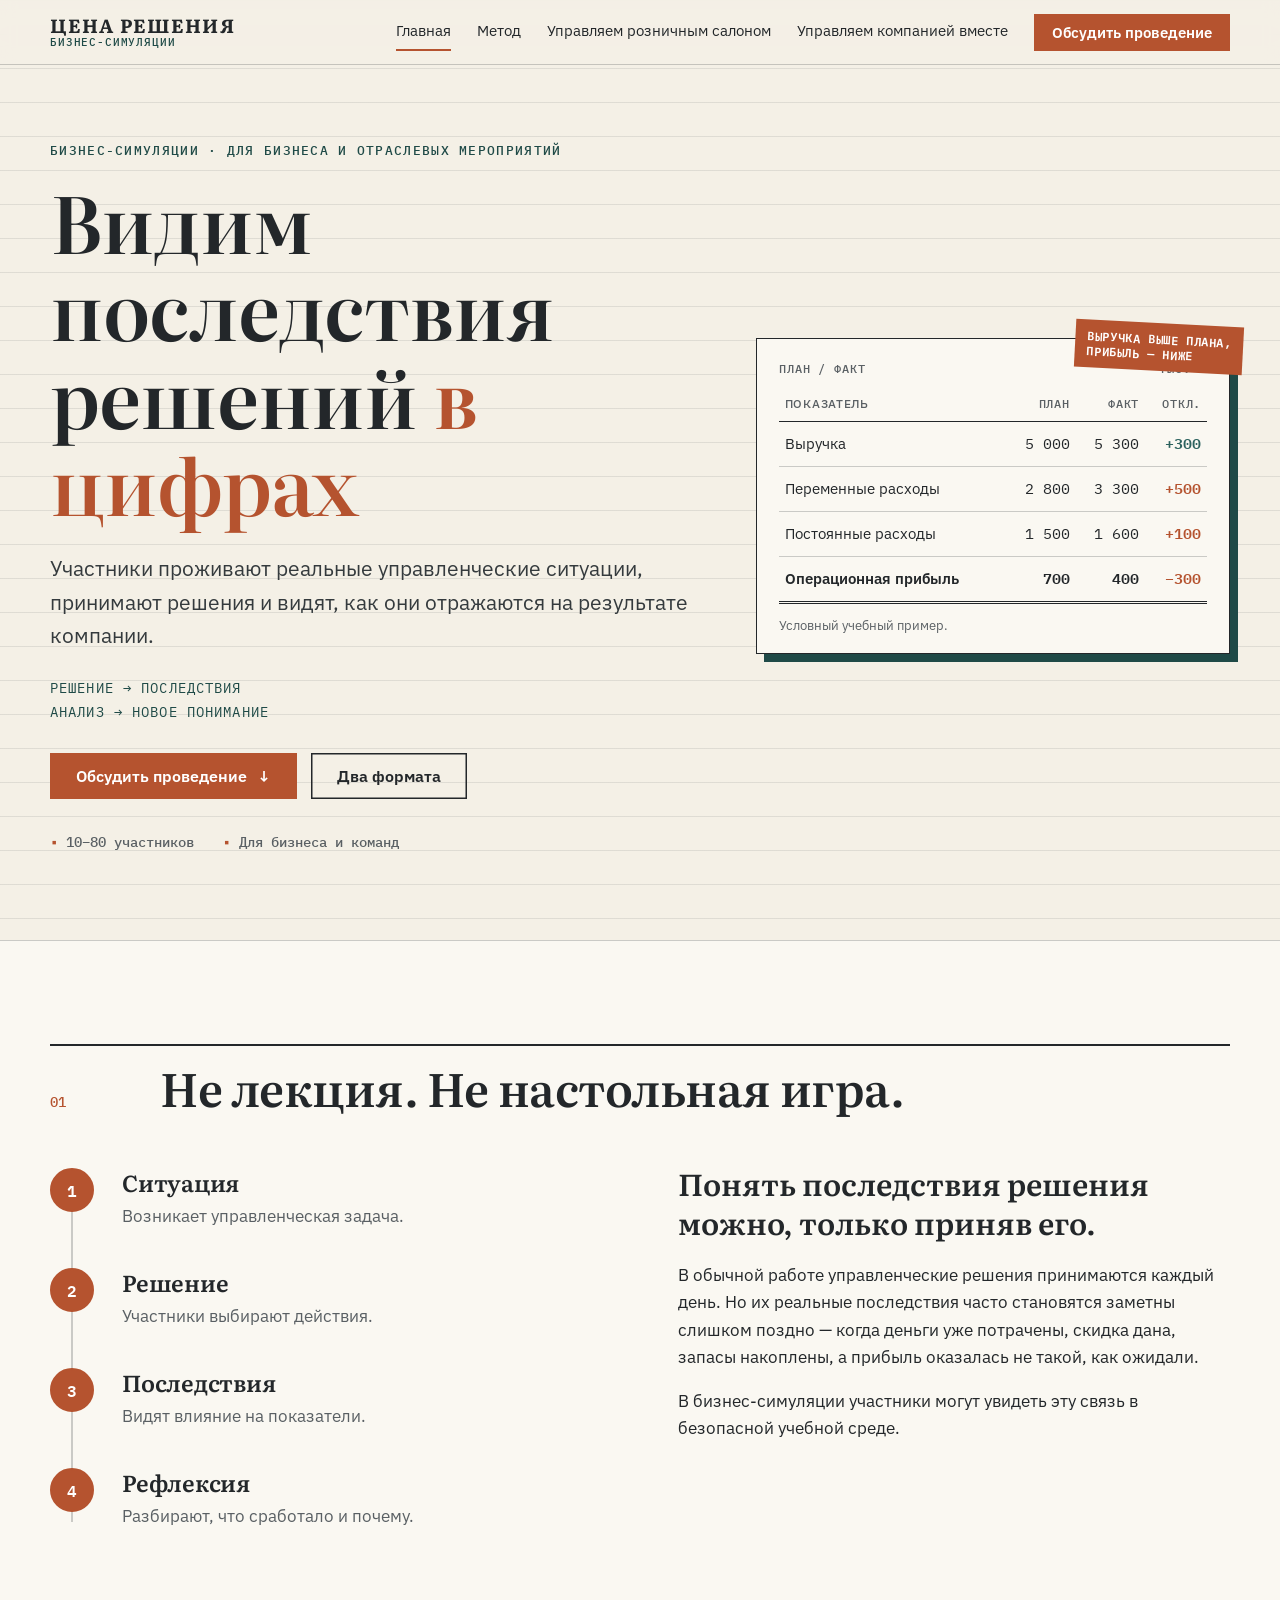
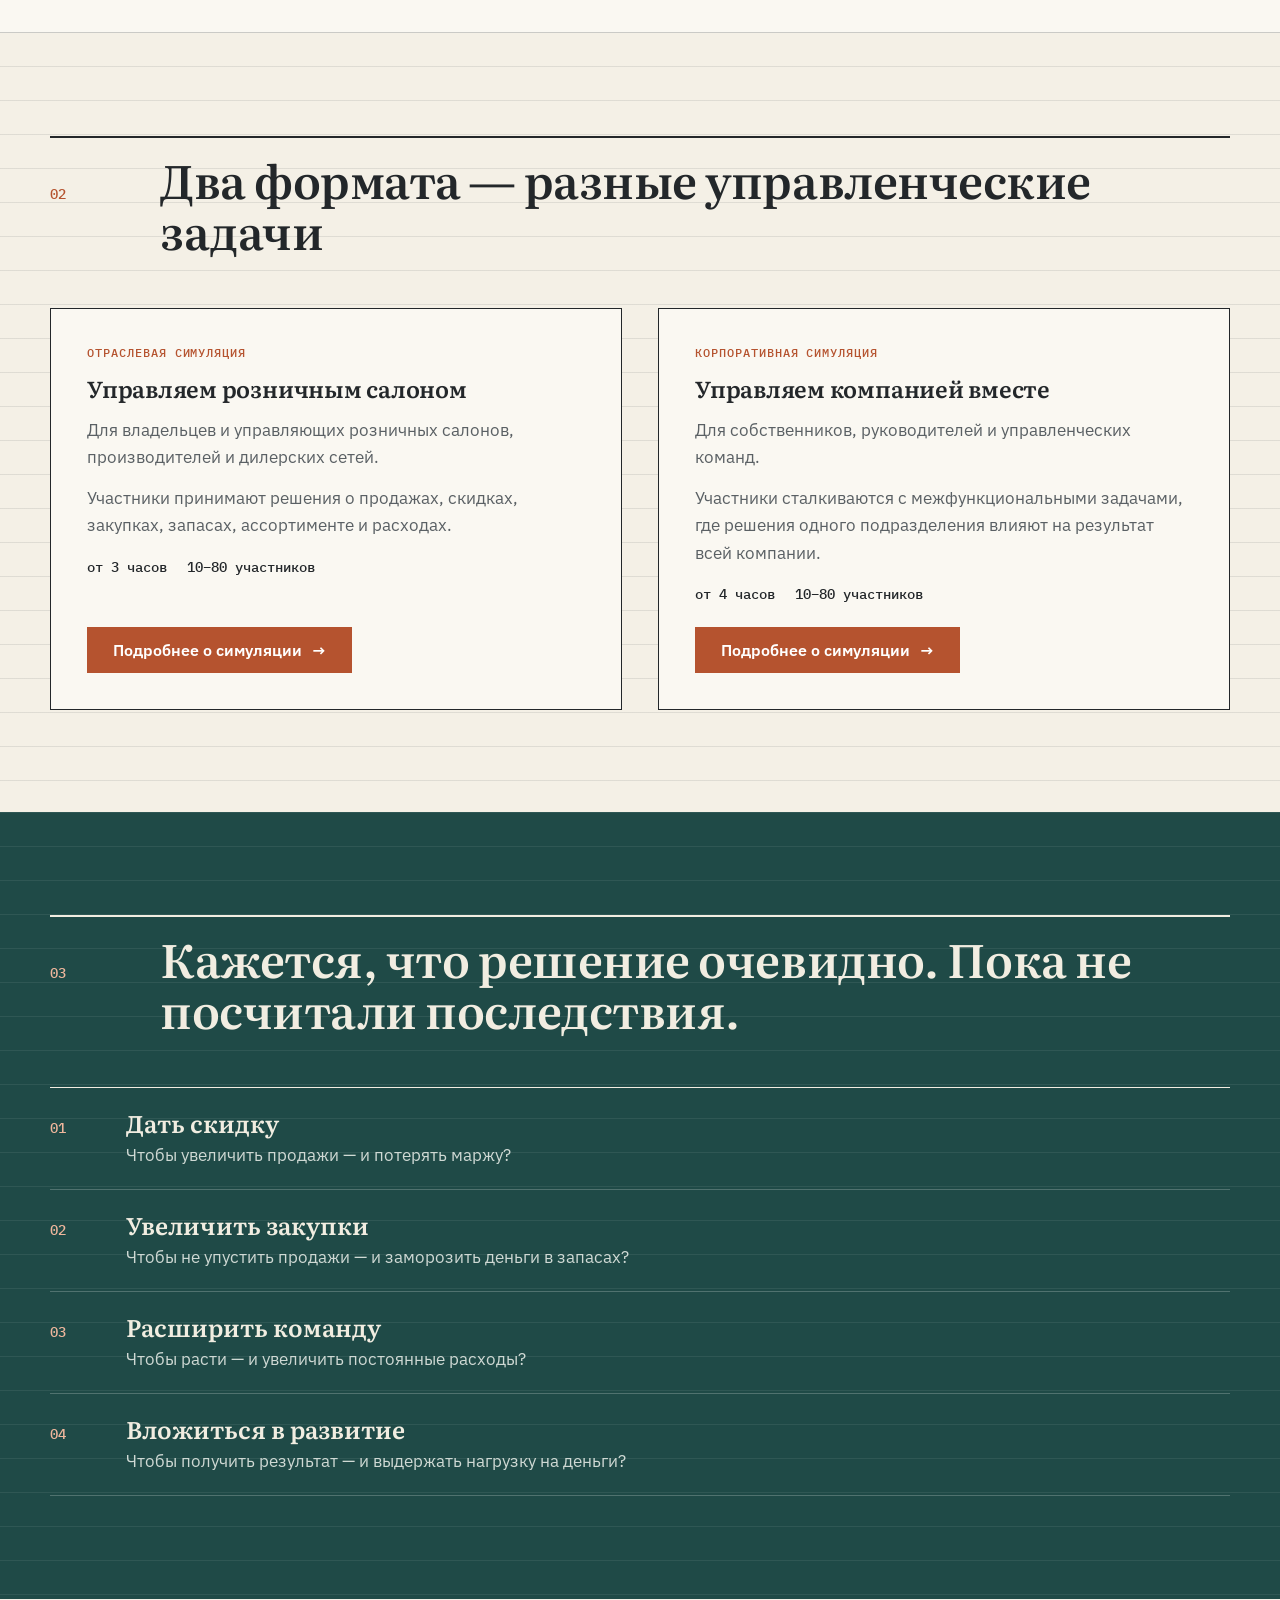
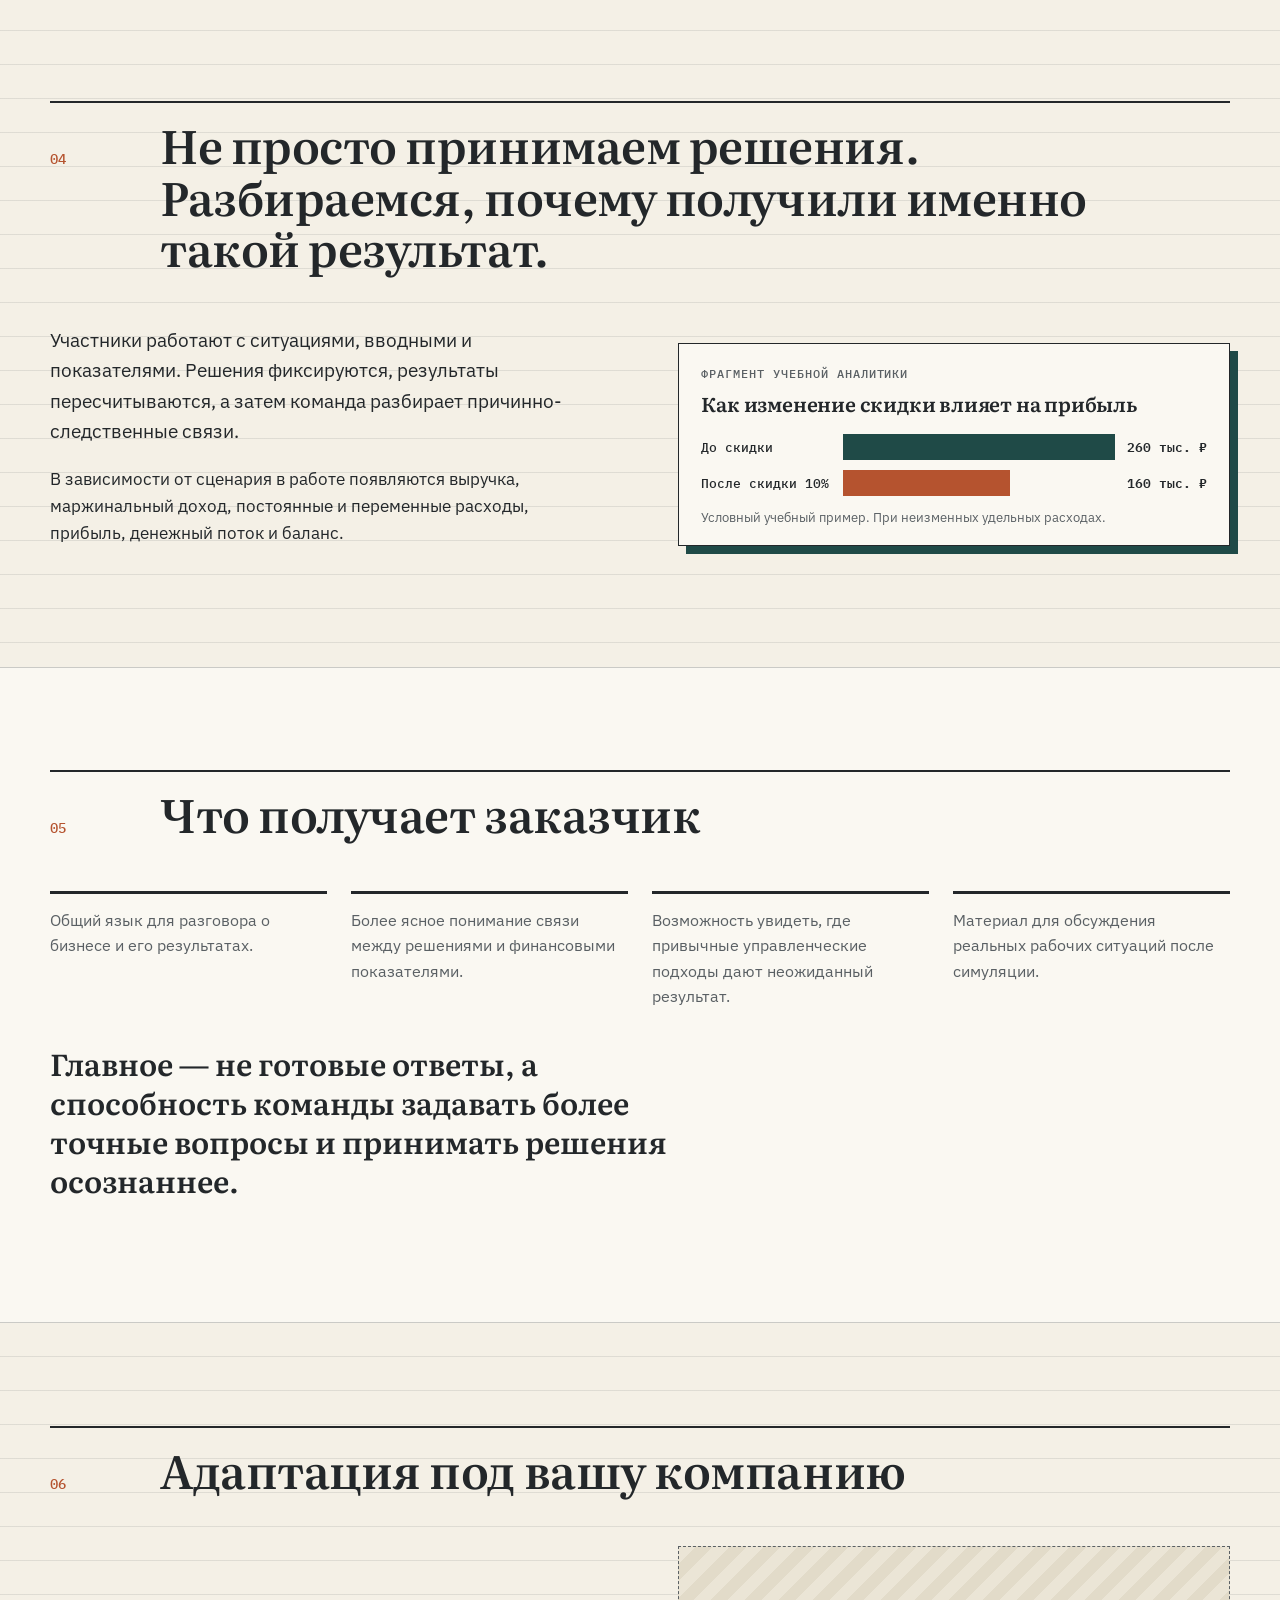
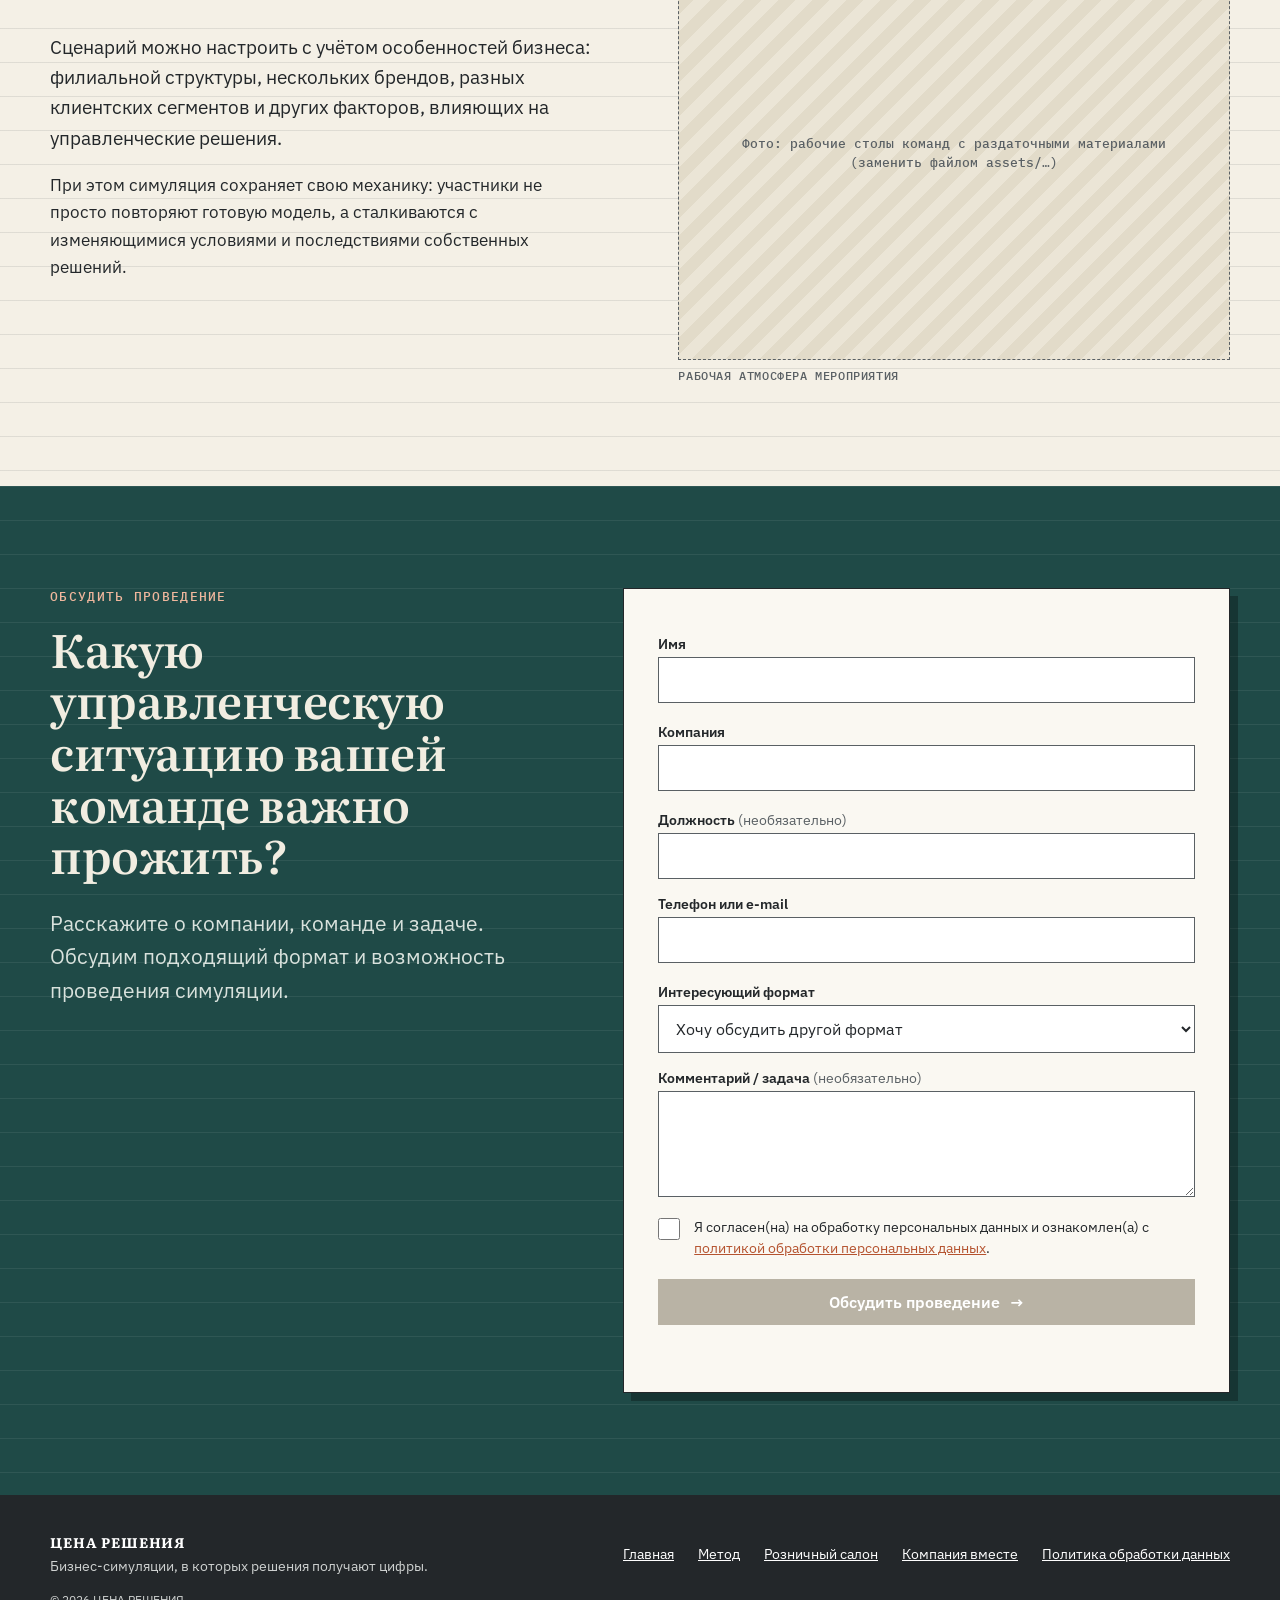
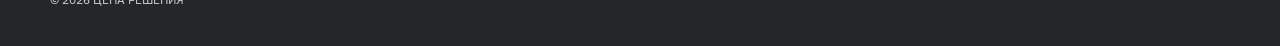
==== commit d698b58e: "Use original approved copy on all pages; apply text corrections from review Co-Authored-By: Claude S" ====
--- a/index.html
+++ b/index.html
@@ -5,10 +5,10 @@
 <meta name="viewport" content="width=device-width, initial-scale=1">
 <meta name="theme-color" content="#f4f0e6">
 <title>ЦЕНА РЕШЕНИЯ — бизнес-симуляции, в которых решения получают цифры</title>
-<meta name="description" content="Бизнес-симуляции для команд и отраслей: участники сами принимают управленческие решения и видят их последствия в финансовых показателях.">
+<meta name="description" content="Бизнес-симуляции для бизнеса и отраслевых мероприятий: участники принимают решения и видят, как они отражаются на результате компании.">
 <meta property="og:type" content="website">
 <meta property="og:title" content="ЦЕНА РЕШЕНИЯ — бизнес-симуляции, в которых решения получают цифры">
-<meta property="og:description" content="Бизнес-симуляции для команд и отраслей: участники сами принимают управленческие решения и видят их последствия в финансовых показателях.">
+<meta property="og:description" content="Бизнес-симуляции для бизнеса и отраслевых мероприятий: участники принимают решения и видят, как они отражаются на результате компании.">
 <meta property="og:locale" content="ru_RU">
 <link rel="icon" type="image/svg+xml" href="assets/favicon.svg">
 <link rel="preconnect" href="https://fonts.googleapis.com">
@@ -36,14 +36,15 @@
 <section class="hero">
   <div class="wrap hero-grid">
     <div>
-      <span class="eyebrow">Бизнес-симуляции · для команд и отраслей</span>
-      <h1>Решения получают <em>цифры</em></h1>
-      <p class="lead">Участники сами принимают управленческие решения и видят их последствия в финансовых показателях компании. Не лекция и не игра — практика, к которой команда возвращается в работе.</p>
+      <span class="eyebrow">Бизнес-симуляции · для бизнеса и отраслевых мероприятий</span>
+      <h1>Видим последствия решений <em>в цифрах</em></h1>
+      <p class="lead">Участники проживают реальные управленческие ситуации, принимают решения и видят, как они отражаются на результате компании.</p>
+      <p class="flow mono">РЕШЕНИЕ → ПОСЛЕДСТВИЯ<br>АНАЛИЗ → НОВОЕ ПОНИМАНИЕ</p>
       <div class="hero-actions">
-        <a class="btn" href="#formats" data-goal="cta_choose_format">Выбрать формат <span aria-hidden="true">↓</span></a>
-        <a class="btn btn-ghost" href="#contact" data-goal="cta_hero">Обсудить проведение</a>
-      </div>
-      <ul class="hero-facts"><li>10–80 участников</li><li>от 3 часов</li><li>настраивается под компанию</li></ul>
+        <a class="btn" href="#contact" data-goal="cta_hero">Обсудить проведение <span aria-hidden="true">↓</span></a>
+        <a class="btn btn-ghost" href="#formats" data-goal="cta_choose_format">Два формата</a>
+      </div>
+      <ul class="hero-facts"><li>10–80 участников</li><li>Для бизнеса и команд</li></ul>
     </div>
     <div class="ledger reveal" aria-label="Учебный пример: план и факт">
       <span class="stamp">Выручка выше плана,<br>прибыль — ниже</span>
@@ -57,76 +58,94 @@
           <tr class="total"><td>Операционная прибыль</td><td>700</td><td><span data-from="700" data-to="400">400</span></td><td class="neg">−300</td></tr>
         </tbody>
       </table>
-      <p class="ledger-note">Учебный пример на условных данных. Почему так вышло — вопрос участникам.</p>
+      <p class="ledger-note">Условный учебный пример.</p>
     </div>
   </div>
 </section>
 <section id="method" class="paper">
   <div class="wrap">
-    <div class="sec-head reveal"><span class="sec-num">01</span><h2>Как устроена симуляция</h2><p>Один цикл решения — от ситуации до выводов.</p></div>
+    <div class="sec-head reveal"><span class="sec-num">01</span><h2>Не лекция. Не настольная игра.</h2></div>
     <div class="method-grid">
       <ol class="axis reveal">
-        <li><h3>Ситуация</h3><p>Команда получает знакомую управленческую ситуацию: цифры, ограничения, роли.</p></li>
-        <li><h3>Решение</h3><p>Участники сами выбирают, что делать, — спорят, договариваются, рискуют.</p></li>
-        <li><h3>Финансовые последствия</h3><p>Решения сразу превращаются в выручку, расходы, прибыль и деньги на счёте.</p></li>
-        <li><h3>Анализ</h3><p>Участники разбираются, откуда взялся результат и что на него повлияло.</p></li>
-        <li><h3>Рефлексия</h3><p>Обсуждают, что изменят в своей работе, и фиксируют общий опыт.</p></li>
+        <li><h3>Ситуация</h3><p>Возникает управленческая задача.</p></li>
+        <li><h3>Решение</h3><p>Участники выбирают действия.</p></li>
+        <li><h3>Последствия</h3><p>Видят влияние на показатели.</p></li>
+        <li><h3>Рефлексия</h3><p>Разбирают, что сработало и почему.</p></li>
       </ol>
-      <div class="contrast reveal">
-        <div><b>Лекция</b><span>Рассказывает, как устроены цифры.</span></div>
-        <div><b>Тренинг</b><span>Отрабатывает навык на упражнениях.</span></div>
-        <div><b>Бизнес-симуляция</b><span>Даёт принять решение и увидеть, сколько оно стоило.</span></div>
+      <div class="reveal">
+        <p class="pull">Понять последствия решения можно, только приняв его.</p>
+        <p>В обычной работе управленческие решения принимаются каждый день. Но их реальные последствия часто становятся заметны слишком поздно — когда деньги уже потрачены, скидка дана, запасы накоплены, а прибыль оказалась не такой, как ожидали.</p>
+        <p>В бизнес-симуляции участники могут увидеть эту связь в безопасной учебной среде.</p>
       </div>
     </div>
   </div>
 </section>
 <section id="formats" class="">
   <div class="wrap">
-    <div class="sec-head reveal"><span class="sec-num">02</span><h2>Два формата</h2><p>Выберите, что ближе вашей задаче.</p></div>
+    <div class="sec-head reveal"><span class="sec-num">02</span><h2>Два формата — разные управленческие задачи</h2></div>
     <div class="cards-2">
       <article class="card reveal">
         <span class="tag">Отраслевая симуляция</span>
         <h3>Управляем розничным салоном</h3>
-        <p>Скидки, закупки, образцы, аренда, мотивация продавцов. Экономика салона, в которой видно цену каждого решения. Для мебели, дверей, напольных покрытий, керамики и плитки.</p>
+        <p>Для владельцев и управляющих розничных салонов, производителей и дилерских сетей.</p>
+        <p>Участники принимают решения о продажах, скидках, закупках, запасах, ассортименте и расходах.</p>
         <div class="meta"><span>от 3 часов</span><span>10–80 участников</span></div>
-        <a class="btn" href="salon.html" data-goal="go_salon">Подробнее <span aria-hidden="true">→</span></a>
+        <a class="btn" href="salon.html" data-goal="go_salon">Подробнее о симуляции <span aria-hidden="true">→</span></a>
       </article>
       <article class="card reveal">
         <span class="tag">Корпоративная симуляция</span>
         <h3>Управляем компанией вместе</h3>
-        <p>Продажи, закупки, HR и финансы в одной компании. Каждый отвечает за свой участок — а результат общий. Для управленческих команд.</p>
-        <div class="meta"><span>от 4 часов</span><span>10–80 участников</span><span>очно</span></div>
-        <a class="btn" href="company.html" data-goal="go_company">Подробнее <span aria-hidden="true">→</span></a>
+        <p>Для собственников, руководителей и управленческих команд.</p>
+        <p>Участники сталкиваются с межфункциональными задачами, где решения одного подразделения влияют на результат всей компании.</p>
+        <div class="meta"><span>от 4 часов</span><span>10–80 участников</span></div>
+        <a class="btn" href="company.html" data-goal="go_company">Подробнее о симуляции <span aria-hidden="true">→</span></a>
       </article>
     </div>
-    <p class="note-box reveal">Не нашли свою тему? В перспективе формат можно развернуть на другие управленческие задачи — продажи, клиентский сервис, взаимодействие команд. Обсудим на звонке.</p>
   </div>
 </section>
 <section class="dark">
   <div class="wrap">
-    <div class="sec-head reveal"><span class="sec-num">03</span><h2>Знакомые ситуации</h2><p>С такими вопросами руководители приходят чаще всего.</p></div>
-<ul class="rows reveal"><li><span class="n">01</span><div><b>Продажи выросли, а прибыли стало меньше</b><span class="d">Выручка выше плана, но расходы росли быстрее.</span></div></li><li><span class="n">02</span><div><b>Скидка принесла сделку, но не принесла деньги</b><span class="d">Сколько нужно продать дополнительно, чтобы скидка окупилась.</span></div></li><li><span class="n">03</span><div><b>Склад полон, а нужного товара нет</b><span class="d">Запасы, обязательства и деньги, замороженные в товаре.</span></div></li><li><span class="n">04</span><div><b>Каждый отдел выполнил свой план, а компания — нет</b><span class="d">Локально правильные решения, которые вместе не работают.</span></div></li><li><span class="n">05</span><div><b>Брать кредит или ждать</b><span class="d">Заём может помочь развитию — или добавить ограничений.</span></div></li></ul>
+    <div class="sec-head reveal"><span class="sec-num">03</span><h2>Кажется, что решение очевидно. Пока не посчитали последствия.</h2></div>
+<ul class="rows reveal"><li><span class="n">01</span><div><b>Дать скидку</b><span class="d">Чтобы увеличить продажи — и потерять маржу?</span></div></li><li><span class="n">02</span><div><b>Увеличить закупки</b><span class="d">Чтобы не упустить продажи — и заморозить деньги в запасах?</span></div></li><li><span class="n">03</span><div><b>Расширить команду</b><span class="d">Чтобы расти — и увеличить постоянные расходы?</span></div></li><li><span class="n">04</span><div><b>Вложиться в развитие</b><span class="d">Чтобы получить результат — и выдержать нагрузку на деньги?</span></div></li></ul>
   </div>
 </section>
 <section class="">
   <div class="wrap">
-    <div class="sec-head reveal"><span class="sec-num">04</span><h2>Что получает заказчик</h2></div>
-    <div class="grid-4">
-      <div class="tile reveal"><h3>Общий опыт</h3><p>Команда вместе проходит ситуацию, к которой потом можно возвращаться в разговорах.</p></div>
-      <div class="tile reveal"><h3>Язык цифр</h3><p>Финансовые показатели становятся способом проверить управленческие гипотезы.</p></div>
-      <div class="tile reveal"><h3>Разбор вместо поиска виноватых</h3><p>Обсуждение переходит от «кто виноват» к «почему и что делаем».</p></div>
-      <div class="tile reveal"><h3>Материал для обсуждения</h3><p>Рефлексия участников. Письменные выводы возможны по запросу.</p></div>
-    </div>
-  </div>
-</section>
-<section class="paper">
-  <div class="wrap">
-    <div class="sec-head reveal"><span class="sec-num">05</span><h2>Адаптация под компанию</h2></div>
+    <div class="sec-head reveal"><span class="sec-num">04</span><h2>Не просто принимаем решения. Разбираемся, почему получили именно такой результат.</h2></div>
     <div class="split">
       <div class="reveal">
-        <p style="font-size:19px">Содержание настраивается под вашу отрасль, структуру и задачу: несколько направлений, филиалы, бренды, клиентские сегменты, распределение функций.</p>
-        <p>Симуляция не копирует финансовую модель компании: мы выделяем параметры, которые действительно влияют на решения и позволяют увидеть их последствия. Это не аудит и не диагностика бизнеса.</p>
-        <a class="btn" href="#contact" data-goal="cta_adapt">Обсудить адаптацию</a>
+        <p style="font-size:19px">Участники работают с ситуациями, вводными и показателями. Решения фиксируются, результаты пересчитываются, а затем команда разбирает причинно-следственные связи.</p>
+        <p>В зависимости от сценария в работе появляются выручка, маржинальный доход, постоянные и переменные расходы, прибыль, денежный поток и баланс.</p>
+      </div>
+      <div class="ledger reveal" aria-label="Фрагмент учебной аналитики">
+        <div class="ledger-cap"><span>Фрагмент учебной аналитики</span></div>
+        <h3 style="font-size:20px;margin:6px 0 18px">Как изменение скидки влияет на прибыль</h3>
+        <div class="bar"><span>До скидки</span><i style="width:100%"></i><b>260 тыс. ₽</b></div>
+        <div class="bar alt"><span>После скидки 10%</span><i style="width:61.5%"></i><b>160 тыс. ₽</b></div>
+        <p class="ledger-note">Условный учебный пример. При неизменных удельных расходах.</p>
+      </div>
+    </div>
+  </div>
+</section>
+<section class="paper">
+  <div class="wrap">
+    <div class="sec-head reveal"><span class="sec-num">05</span><h2>Что получает заказчик</h2></div>
+    <div class="grid-4">
+      <div class="tile reveal"><p>Общий язык для разговора о бизнесе и его результатах.</p></div>
+      <div class="tile reveal"><p>Более ясное понимание связи между решениями и финансовыми показателями.</p></div>
+      <div class="tile reveal"><p>Возможность увидеть, где привычные управленческие подходы дают неожиданный результат.</p></div>
+      <div class="tile reveal"><p>Материал для обсуждения реальных рабочих ситуаций после симуляции.</p></div>
+    </div>
+    <p class="pull reveal" style="margin-top:34px;max-width:36ch">Главное — не готовые ответы, а способность команды задавать более точные вопросы и принимать решения осознаннее.</p>
+  </div>
+</section>
+<section class="">
+  <div class="wrap">
+    <div class="sec-head reveal"><span class="sec-num">06</span><h2>Адаптация под вашу компанию</h2></div>
+    <div class="split">
+      <div class="reveal">
+        <p style="font-size:19px">Сценарий можно настроить с учётом особенностей бизнеса: филиальной структуры, нескольких брендов, разных клиентских сегментов и других факторов, влияющих на управленческие решения.</p>
+        <p>При этом симуляция сохраняет свою механику: участники не просто повторяют готовую модель, а сталкиваются с изменяющимися условиями и последствиями собственных решений.</p>
       </div>
       <figure class="photo reveal"><div class="slot" role="img" aria-label="Фото: рабочие столы команд с раздаточными материалами"><span>Фото: рабочие столы команд с раздаточными материалами<br>(заменить файлом assets/…)</span></div><figcaption>Рабочая атмосфера мероприятия</figcaption></figure>
     </div>
@@ -136,8 +155,8 @@
   <div class="wrap contact-grid">
     <div class="reveal">
       <span class="eyebrow" style="color:#f0b79d">Обсудить проведение</span>
-      <h2>Расскажите о задаче — подберём формат</h2>
-      <p class="lead">Оставьте контакты и коротко опишите, какие управленческие ситуации важно прожить вашей команде. Мы свяжемся с вами и обсудим формат, состав участников и сроки.</p>
+      <h2>Какую управленческую ситуацию вашей команде важно прожить?</h2>
+      <p class="lead">Расскажите о компании, команде и задаче. Обсудим подходящий формат и возможность проведения симуляции.</p>
     </div>
     <form id="contact-form" class="reveal" novalidate data-format="Хочу обсудить другой формат">
       <label for="name">Имя</label>
--- a/styles.css
+++ b/styles.css
@@ -176,10 +176,10 @@
 .contact-grid { display: grid; grid-template-columns: .9fr 1.1fr; gap: clamp(28px, 6vw, 80px); align-items: start; }
 .contact h2 { margin-bottom: 18px; }
 .contact .lead { color: #d9e2dd; margin-bottom: 0; }
-form { background: var(--paper); color: var(--graphite); padding: clamp(20px, 3vw, 34px); border: 1.5px solid var(--graphite); box-shadow: 8px 8px 0 rgba(0,0,0,.28); display: grid; gap: 4px; }
+form { background: var(--paper); color: var(--graphite); padding: clamp(20px, 3vw, 34px); border: 1.5px solid var(--graphite); box-shadow: 8px 8px 0 rgba(0,0,0,.28); display: grid; grid-template-columns: minmax(0, 1fr); gap: 4px; min-width: 0; }
 label { font: 600 14px var(--sans); margin-top: 12px; }
 label .opt { font-weight: 400; color: var(--graphite-soft); }
-input, select, textarea { width: 100%; font: 400 16px var(--sans); padding: 12px 13px; border: 1.5px solid var(--graphite-soft); background: #fff; color: var(--graphite); border-radius: 0; }
+input, select, textarea { width: 100%; min-width: 0; max-width: 100%; font: 400 16px var(--sans); padding: 12px 13px; border: 1.5px solid var(--graphite-soft); background: #fff; color: var(--graphite); border-radius: 0; }
 input:focus, select:focus, textarea:focus { outline: 3px solid var(--terra-soft); border-color: var(--terra); }
 .field-error { color: var(--terra); font-size: 13px; min-height: 0; }
 .invalid { border-color: var(--terra); }
@@ -236,3 +236,13 @@
   .axis li::before { width: 38px; height: 38px; font-size: 14px; }
   .axis::before { left: 18px; }
 }
+
+/* ---------- Дополнения: цитата, строка-схема, столбики, подпись таблицы ---------- */
+.pull { font: 600 clamp(22px, 2.8vw, 30px)/1.3 var(--serif); margin: 0 0 20px; }
+.flow { font-size: 14px; letter-spacing: .08em; color: var(--teal); margin: -8px 0 28px; line-height: 1.7; }
+.bar { display: grid; grid-template-columns: 130px 1fr auto; gap: 12px; align-items: center; margin: 10px 0; font: 500 13px var(--mono); }
+.bar i { display: block; height: 26px; background: var(--teal); }
+.bar.alt i { background: var(--terra); }
+.bar b { font-weight: 600; white-space: nowrap; }
+.sr { position: absolute; width: 1px; height: 1px; overflow: hidden; clip: rect(0 0 0 0); }
+@media (max-width: 560px) { .bar { grid-template-columns: 1fr auto; } .bar span { grid-column: 1 / -1; } }
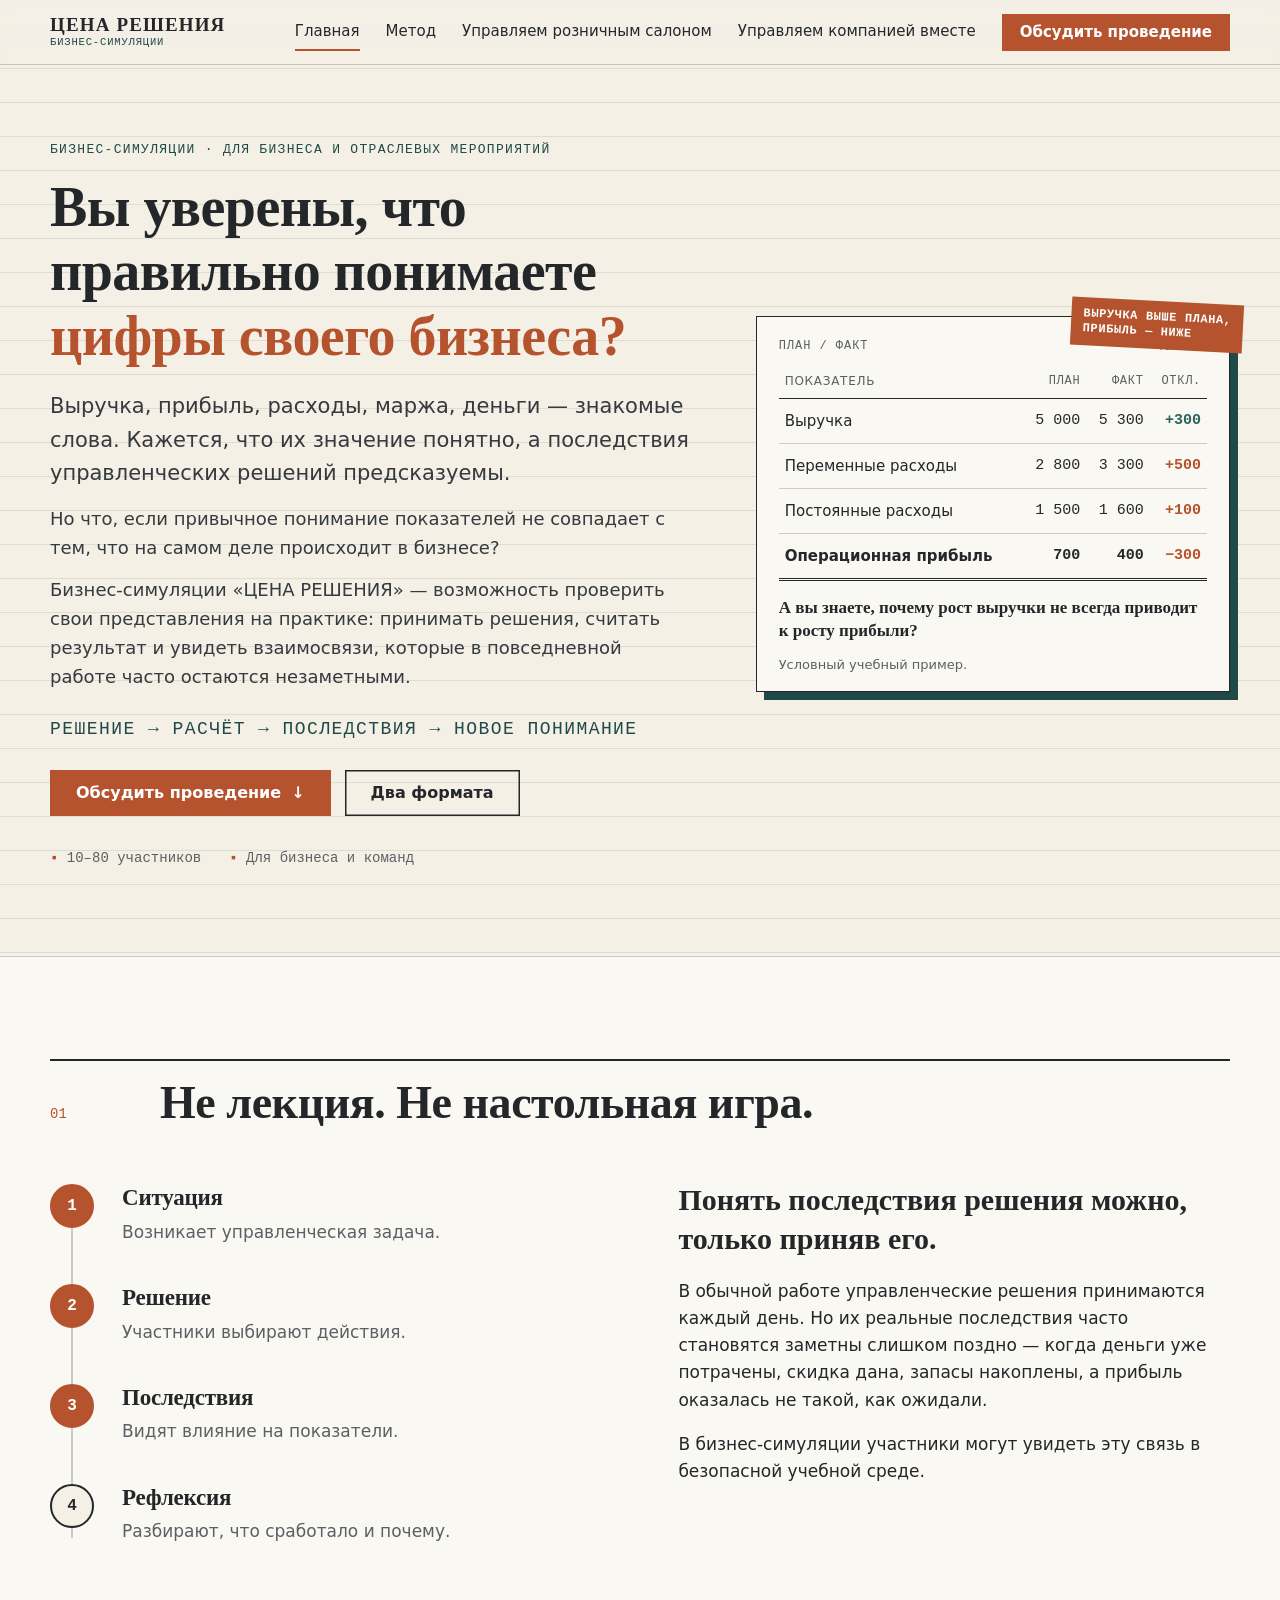
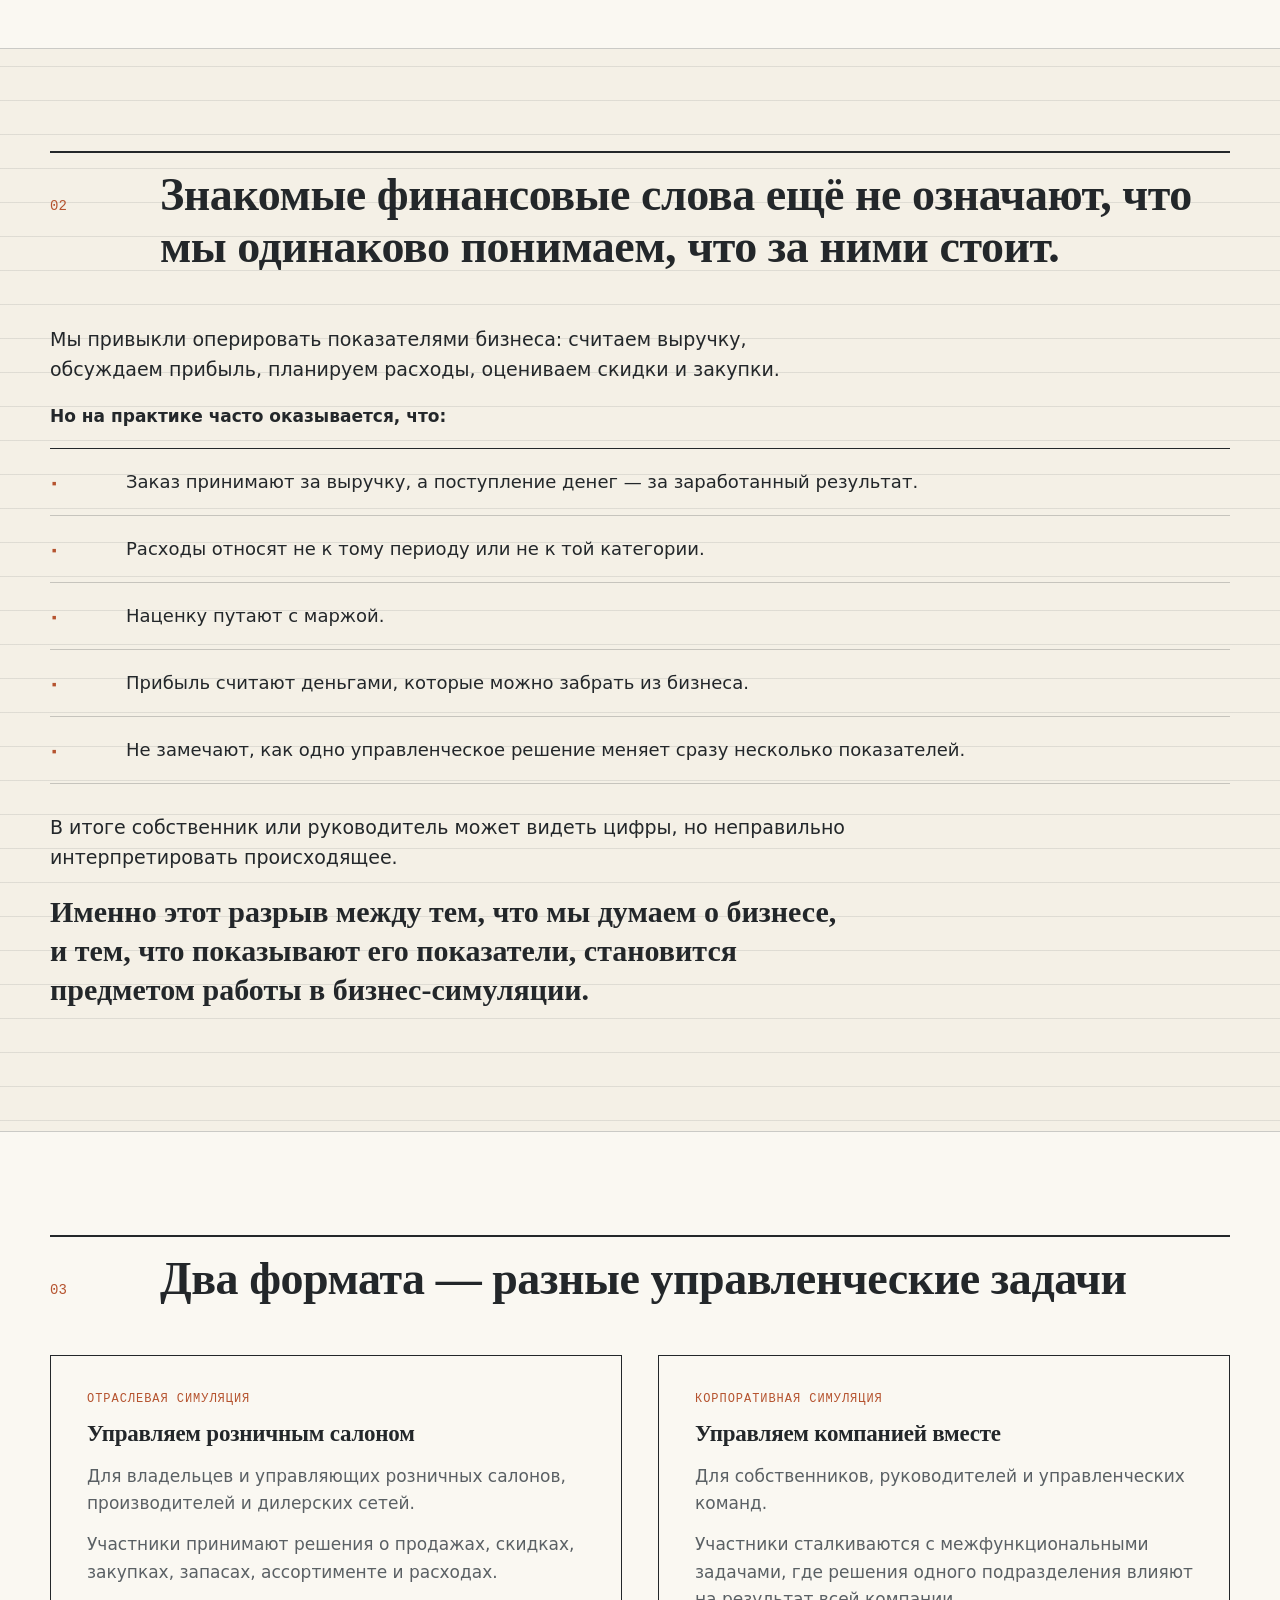
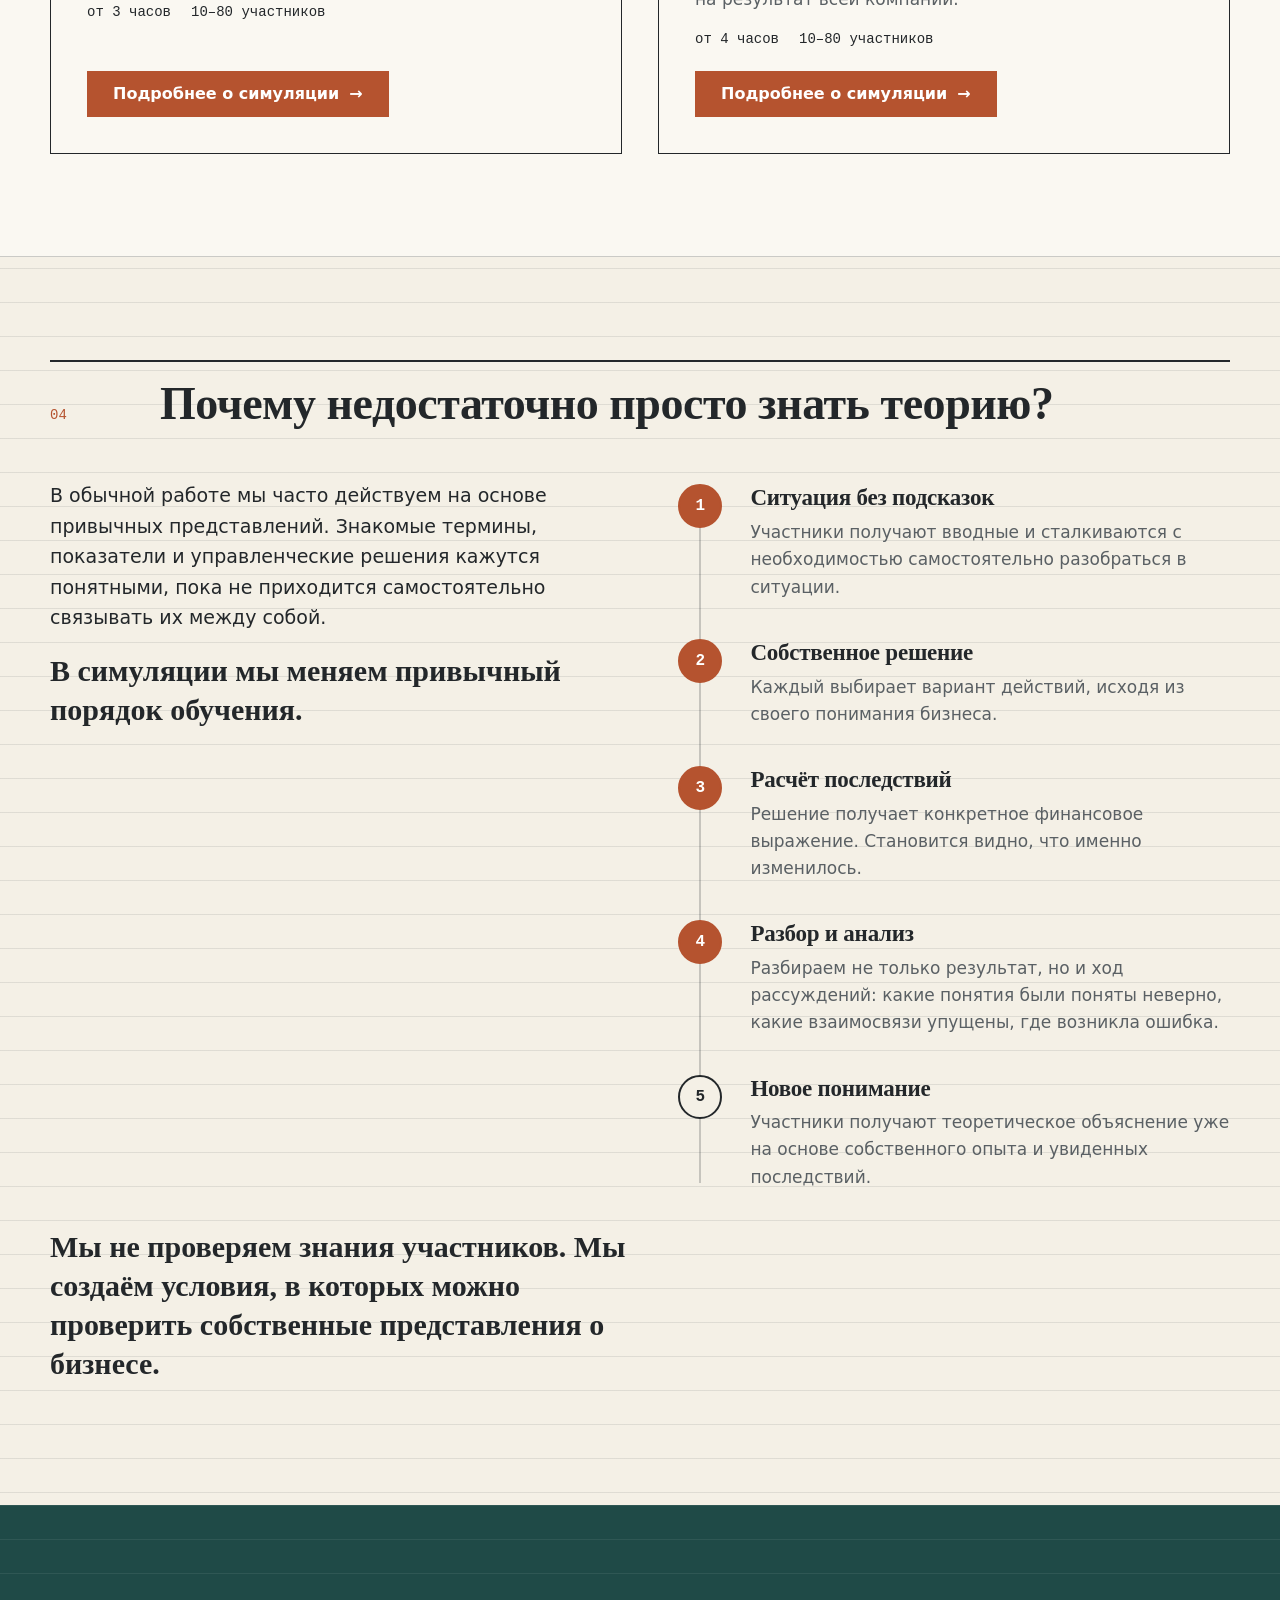
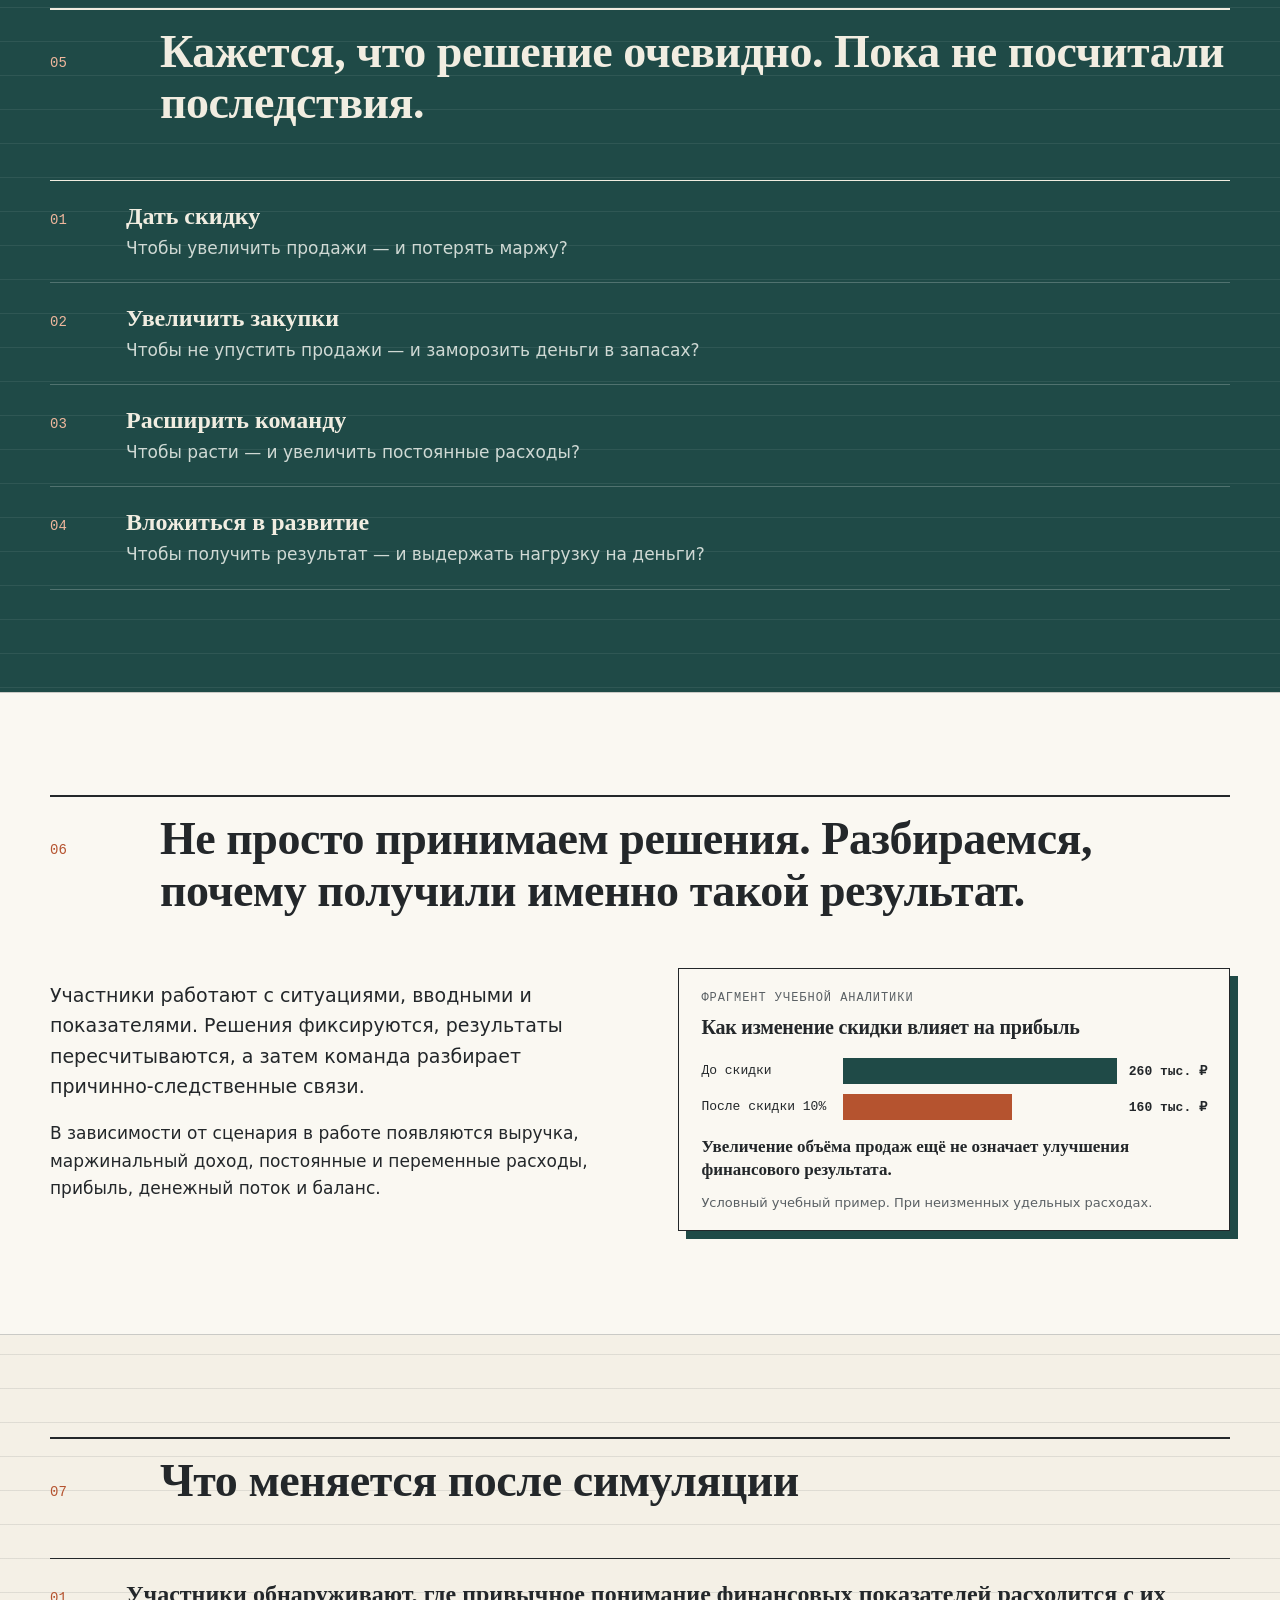
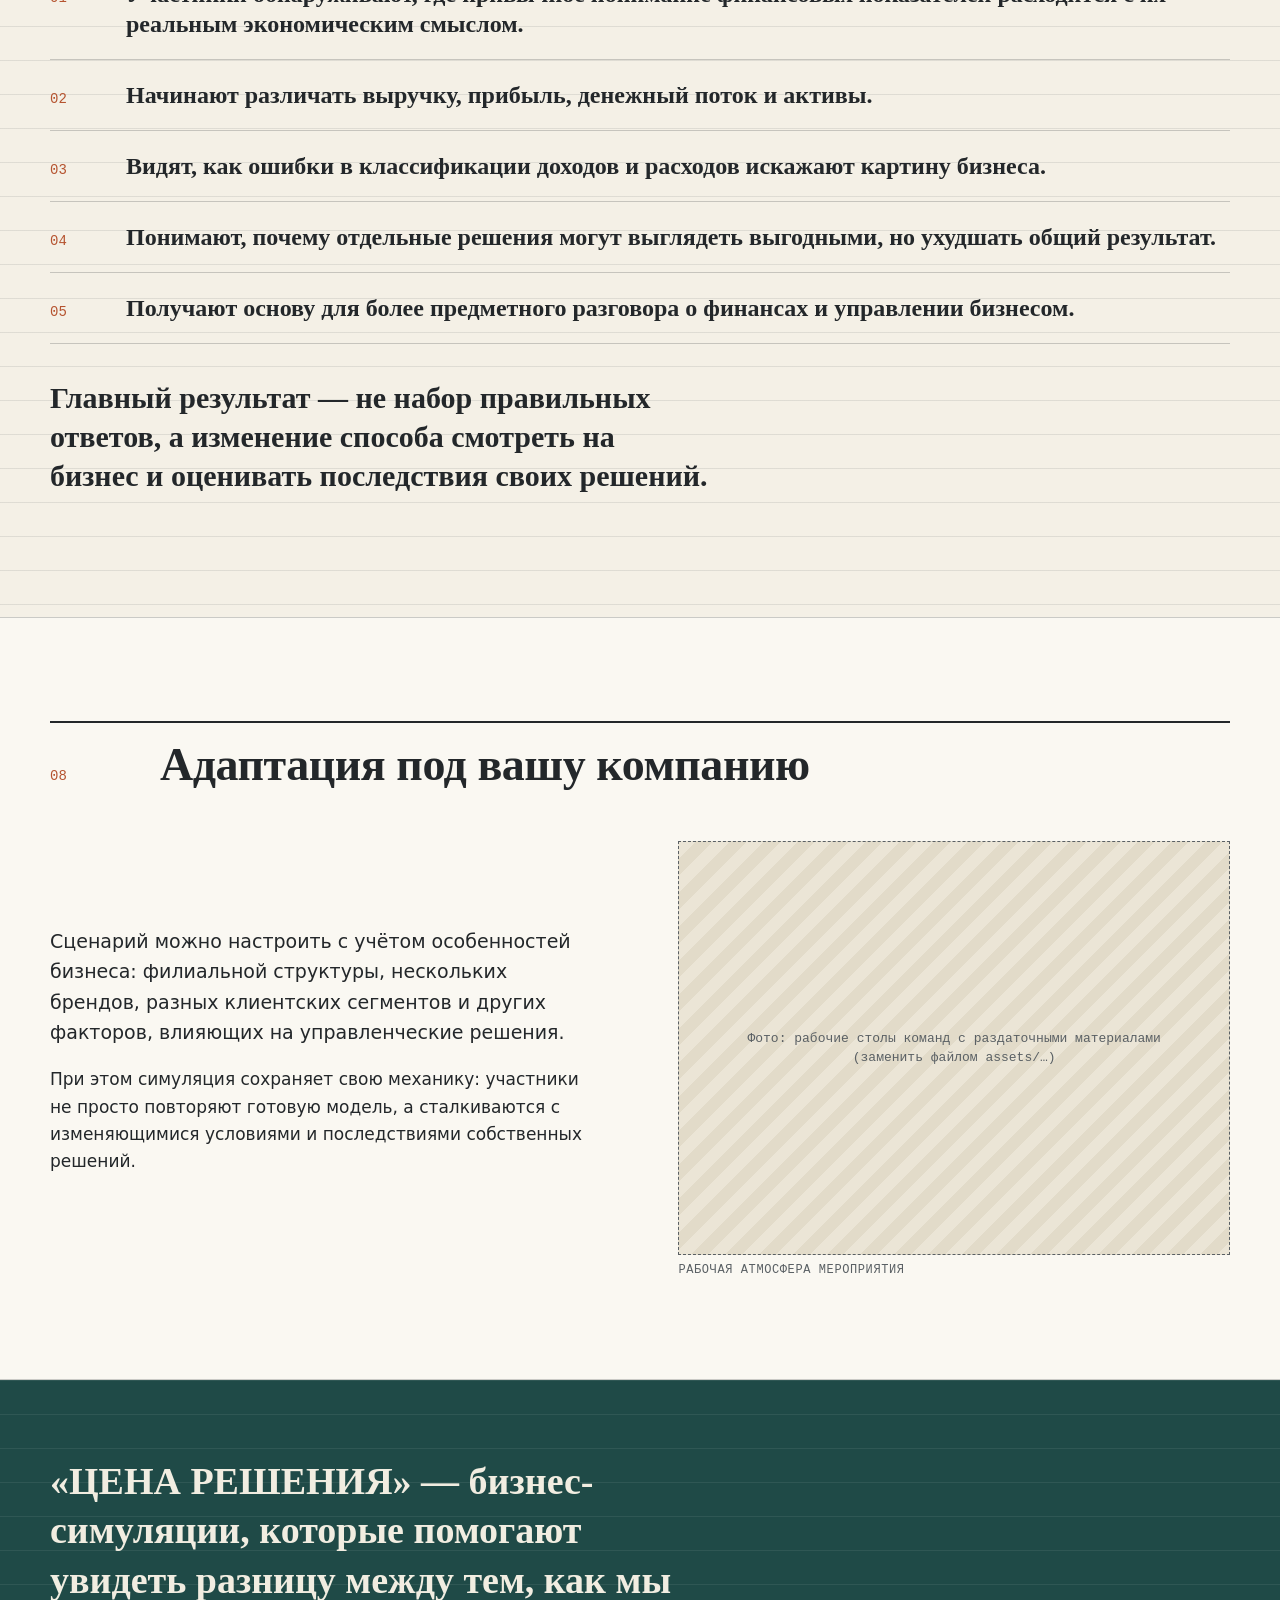
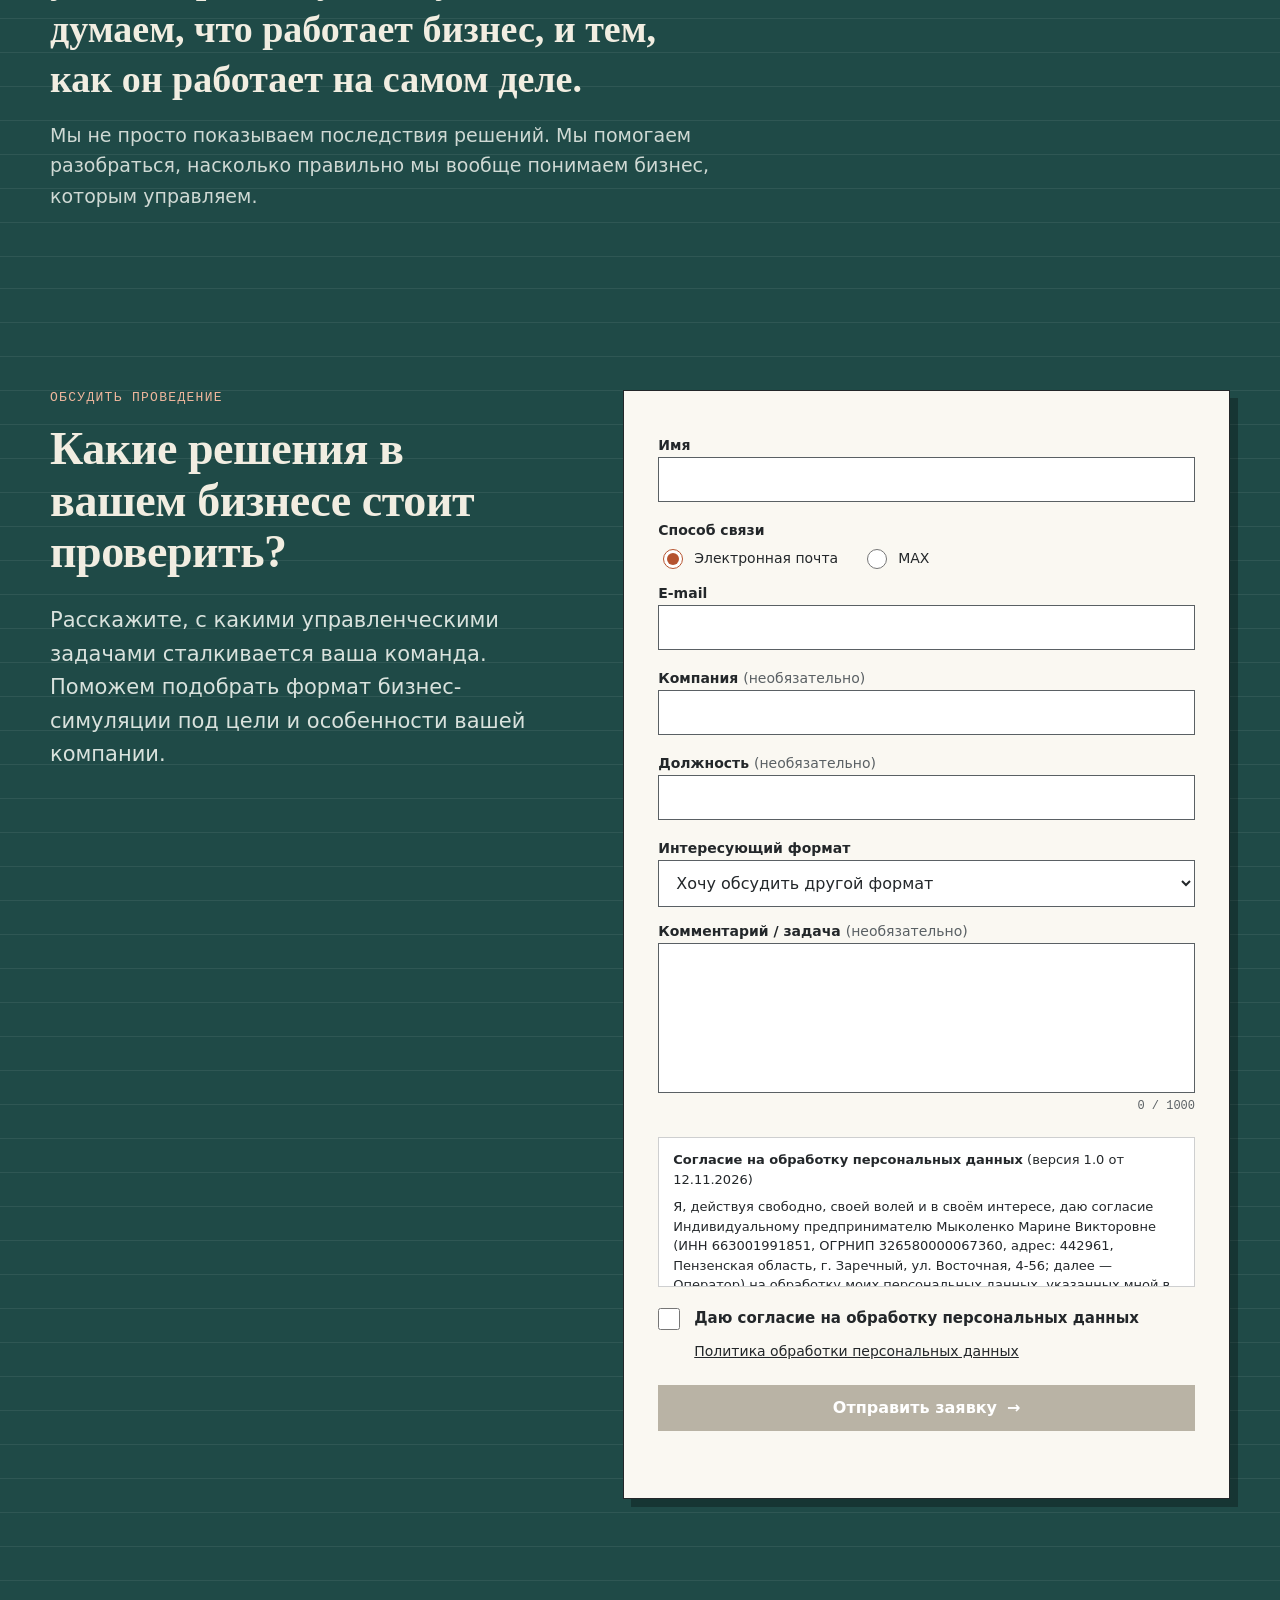
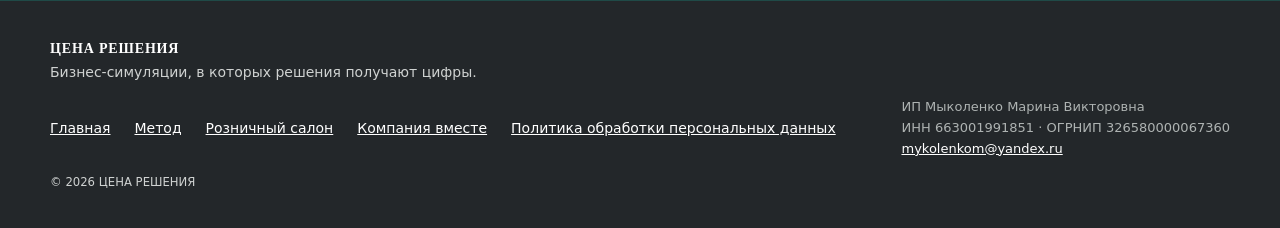
==== commit a466b93c: "Rework copy per marketing brief; rebuild contact form with consent and validation; add privacy polic" ====
--- a/index.html
+++ b/index.html
@@ -5,15 +5,12 @@
 <meta name="viewport" content="width=device-width, initial-scale=1">
 <meta name="theme-color" content="#f4f0e6">
 <title>ЦЕНА РЕШЕНИЯ — бизнес-симуляции, в которых решения получают цифры</title>
-<meta name="description" content="Бизнес-симуляции для бизнеса и отраслевых мероприятий: участники принимают решения и видят, как они отражаются на результате компании.">
+<meta name="description" content="Бизнес-симуляции для бизнеса и отраслевых мероприятий: проверьте привычные представления о цифрах бизнеса на практике — принимайте решения, считайте результат и анализируйте последствия.">
 <meta property="og:type" content="website">
 <meta property="og:title" content="ЦЕНА РЕШЕНИЯ — бизнес-симуляции, в которых решения получают цифры">
-<meta property="og:description" content="Бизнес-симуляции для бизнеса и отраслевых мероприятий: участники принимают решения и видят, как они отражаются на результате компании.">
+<meta property="og:description" content="Бизнес-симуляции для бизнеса и отраслевых мероприятий: проверьте привычные представления о цифрах бизнеса на практике — принимайте решения, считайте результат и анализируйте последствия.">
 <meta property="og:locale" content="ru_RU">
 <link rel="icon" type="image/svg+xml" href="assets/favicon.svg">
-<link rel="preconnect" href="https://fonts.googleapis.com">
-<link rel="preconnect" href="https://fonts.gstatic.com" crossorigin>
-<link href="https://fonts.googleapis.com/css2?family=IBM+Plex+Mono:wght@400;500;600&family=IBM+Plex+Sans:wght@400;500;600&family=Literata:opsz,wght@7..72,500;7..72,600;7..72,700&display=swap&subset=cyrillic" rel="stylesheet">
 <link rel="stylesheet" href="styles.css">
 <noscript><style>.reveal{opacity:1;transform:none}</style></noscript>
 </head>
@@ -35,11 +32,13 @@
 <main id="main">
 <section class="hero">
   <div class="wrap hero-grid">
-    <div>
+    <div class="hero-copy">
       <span class="eyebrow">Бизнес-симуляции · для бизнеса и отраслевых мероприятий</span>
-      <h1>Видим последствия решений <em>в цифрах</em></h1>
-      <p class="lead">Участники проживают реальные управленческие ситуации, принимают решения и видят, как они отражаются на результате компании.</p>
-      <p class="flow mono">РЕШЕНИЕ → ПОСЛЕДСТВИЯ<br>АНАЛИЗ → НОВОЕ ПОНИМАНИЕ</p>
+      <h1 class="h1-long">Вы уверены, что правильно понимаете <em>цифры своего бизнеса?</em></h1>
+      <p class="lead">Выручка, прибыль, расходы, маржа, деньги — знакомые слова. Кажется, что их значение понятно, а последствия управленческих решений предсказуемы.</p>
+      <p>Но что, если привычное понимание показателей не совпадает с тем, что на самом деле происходит в бизнесе?</p>
+      <p>Бизнес-симуляции «ЦЕНА РЕШЕНИЯ» — возможность проверить свои представления на практике: принимать решения, считать результат и увидеть взаимосвязи, которые в повседневной работе часто остаются незаметными.</p>
+      <p class="flow mono">РЕШЕНИЕ → РАСЧЁТ → ПОСЛЕДСТВИЯ → НОВОЕ ПОНИМАНИЕ</p>
       <div class="hero-actions">
         <a class="btn" href="#contact" data-goal="cta_hero">Обсудить проведение <span aria-hidden="true">↓</span></a>
         <a class="btn btn-ghost" href="#formats" data-goal="cta_choose_format">Два формата</a>
@@ -58,11 +57,12 @@
           <tr class="total"><td>Операционная прибыль</td><td>700</td><td><span data-from="700" data-to="400">400</span></td><td class="neg">−300</td></tr>
         </tbody>
       </table>
+      <p class="ledger-q">А вы знаете, почему рост выручки не всегда приводит к росту прибыли?</p>
       <p class="ledger-note">Условный учебный пример.</p>
     </div>
   </div>
 </section>
-<section id="method" class="paper">
+<section class="paper">
   <div class="wrap">
     <div class="sec-head reveal"><span class="sec-num">01</span><h2>Не лекция. Не настольная игра.</h2></div>
     <div class="method-grid">
@@ -80,9 +80,23 @@
     </div>
   </div>
 </section>
-<section id="formats" class="">
-  <div class="wrap">
-    <div class="sec-head reveal"><span class="sec-num">02</span><h2>Два формата — разные управленческие задачи</h2></div>
+<section class="">
+  <div class="wrap">
+    <div class="sec-head reveal"><span class="sec-num">02</span><h2>Знакомые финансовые слова ещё не означают, что мы одинаково понимаем, что за ними стоит.</h2></div>
+    <div class="reveal" style="max-width:74ch">
+      <p style="font-size:19px">Мы привыкли оперировать показателями бизнеса: считаем выручку, обсуждаем прибыль, планируем расходы, оцениваем скидки и закупки.</p>
+      <p><b>Но на практике часто оказывается, что:</b></p>
+    </div>
+<ul class="rows reveal"><li><span class="n">▪</span><div><b style="font:500 18px/1.45 var(--sans)">Заказ принимают за выручку, а поступление денег — за заработанный результат.</b></div></li><li><span class="n">▪</span><div><b style="font:500 18px/1.45 var(--sans)">Расходы относят не к тому периоду или не к той категории.</b></div></li><li><span class="n">▪</span><div><b style="font:500 18px/1.45 var(--sans)">Наценку путают с маржой.</b></div></li><li><span class="n">▪</span><div><b style="font:500 18px/1.45 var(--sans)">Прибыль считают деньгами, которые можно забрать из бизнеса.</b></div></li><li><span class="n">▪</span><div><b style="font:500 18px/1.45 var(--sans)">Не замечают, как одно управленческое решение меняет сразу несколько показателей.</b></div></li></ul>
+    <div class="reveal" style="max-width:74ch;margin-top:28px">
+      <p style="font-size:19px">В итоге собственник или руководитель может видеть цифры, но неправильно интерпретировать происходящее.</p>
+      <p class="pull">Именно этот разрыв между тем, что мы думаем о бизнесе, и тем, что показывают его показатели, становится предметом работы в бизнес-симуляции.</p>
+    </div>
+  </div>
+</section>
+<section id="formats" class="paper">
+  <div class="wrap">
+    <div class="sec-head reveal"><span class="sec-num">03</span><h2>Два формата — разные управленческие задачи</h2></div>
     <div class="cards-2">
       <article class="card reveal">
         <span class="tag">Отраслевая симуляция</span>
@@ -103,15 +117,34 @@
     </div>
   </div>
 </section>
+<section id="method" class="">
+  <div class="wrap">
+    <div class="sec-head reveal"><span class="sec-num">04</span><h2>Почему недостаточно просто знать теорию?</h2></div>
+    <div class="method-grid">
+      <div class="reveal">
+        <p style="font-size:19px">В обычной работе мы часто действуем на основе привычных представлений. Знакомые термины, показатели и управленческие решения кажутся понятными, пока не приходится самостоятельно связывать их между собой.</p>
+        <p class="pull">В симуляции мы меняем привычный порядок обучения.</p>
+      </div>
+      <ol class="axis reveal">
+        <li><h3>Ситуация без подсказок</h3><p>Участники получают вводные и сталкиваются с необходимостью самостоятельно разобраться в ситуации.</p></li>
+        <li><h3>Собственное решение</h3><p>Каждый выбирает вариант действий, исходя из своего понимания бизнеса.</p></li>
+        <li><h3>Расчёт последствий</h3><p>Решение получает конкретное финансовое выражение. Становится видно, что именно изменилось.</p></li>
+        <li><h3>Разбор и анализ</h3><p>Разбираем не только результат, но и ход рассуждений: какие понятия были поняты неверно, какие взаимосвязи упущены, где возникла ошибка.</p></li>
+        <li><h3>Новое понимание</h3><p>Участники получают теоретическое объяснение уже на основе собственного опыта и увиденных последствий.</p></li>
+      </ol>
+    </div>
+    <p class="pull reveal" style="margin-top:36px;max-width:40ch">Мы не проверяем знания участников. Мы создаём условия, в которых можно проверить собственные представления о бизнесе.</p>
+  </div>
+</section>
 <section class="dark">
   <div class="wrap">
-    <div class="sec-head reveal"><span class="sec-num">03</span><h2>Кажется, что решение очевидно. Пока не посчитали последствия.</h2></div>
+    <div class="sec-head reveal"><span class="sec-num">05</span><h2>Кажется, что решение очевидно. Пока не посчитали последствия.</h2></div>
 <ul class="rows reveal"><li><span class="n">01</span><div><b>Дать скидку</b><span class="d">Чтобы увеличить продажи — и потерять маржу?</span></div></li><li><span class="n">02</span><div><b>Увеличить закупки</b><span class="d">Чтобы не упустить продажи — и заморозить деньги в запасах?</span></div></li><li><span class="n">03</span><div><b>Расширить команду</b><span class="d">Чтобы расти — и увеличить постоянные расходы?</span></div></li><li><span class="n">04</span><div><b>Вложиться в развитие</b><span class="d">Чтобы получить результат — и выдержать нагрузку на деньги?</span></div></li></ul>
   </div>
 </section>
-<section class="">
-  <div class="wrap">
-    <div class="sec-head reveal"><span class="sec-num">04</span><h2>Не просто принимаем решения. Разбираемся, почему получили именно такой результат.</h2></div>
+<section class="paper">
+  <div class="wrap">
+    <div class="sec-head reveal"><span class="sec-num">06</span><h2>Не просто принимаем решения. Разбираемся, почему получили именно такой результат.</h2></div>
     <div class="split">
       <div class="reveal">
         <p style="font-size:19px">Участники работают с ситуациями, вводными и показателями. Решения фиксируются, результаты пересчитываются, а затем команда разбирает причинно-следственные связи.</p>
@@ -122,26 +155,22 @@
         <h3 style="font-size:20px;margin:6px 0 18px">Как изменение скидки влияет на прибыль</h3>
         <div class="bar"><span>До скидки</span><i style="width:100%"></i><b>260 тыс. ₽</b></div>
         <div class="bar alt"><span>После скидки 10%</span><i style="width:61.5%"></i><b>160 тыс. ₽</b></div>
+        <p class="ledger-q">Увеличение объёма продаж ещё не означает улучшения финансового результата.</p>
         <p class="ledger-note">Условный учебный пример. При неизменных удельных расходах.</p>
       </div>
     </div>
   </div>
 </section>
+<section class="">
+  <div class="wrap">
+    <div class="sec-head reveal"><span class="sec-num">07</span><h2>Что меняется после симуляции</h2></div>
+<ul class="rows reveal"><li><span class="n">01</span><div><b>Участники обнаруживают, где привычное понимание финансовых показателей расходится с их реальным экономическим смыслом.</b></div></li><li><span class="n">02</span><div><b>Начинают различать выручку, прибыль, денежный поток и активы.</b></div></li><li><span class="n">03</span><div><b>Видят, как ошибки в классификации доходов и расходов искажают картину бизнеса.</b></div></li><li><span class="n">04</span><div><b>Понимают, почему отдельные решения могут выглядеть выгодными, но ухудшать общий результат.</b></div></li><li><span class="n">05</span><div><b>Получают основу для более предметного разговора о финансах и управлении бизнесом.</b></div></li></ul>
+    <p class="pull reveal" style="margin-top:34px;max-width:44ch">Главный результат — не набор правильных ответов, а изменение способа смотреть на бизнес и оценивать последствия своих решений.</p>
+  </div>
+</section>
 <section class="paper">
   <div class="wrap">
-    <div class="sec-head reveal"><span class="sec-num">05</span><h2>Что получает заказчик</h2></div>
-    <div class="grid-4">
-      <div class="tile reveal"><p>Общий язык для разговора о бизнесе и его результатах.</p></div>
-      <div class="tile reveal"><p>Более ясное понимание связи между решениями и финансовыми показателями.</p></div>
-      <div class="tile reveal"><p>Возможность увидеть, где привычные управленческие подходы дают неожиданный результат.</p></div>
-      <div class="tile reveal"><p>Материал для обсуждения реальных рабочих ситуаций после симуляции.</p></div>
-    </div>
-    <p class="pull reveal" style="margin-top:34px;max-width:36ch">Главное — не готовые ответы, а способность команды задавать более точные вопросы и принимать решения осознаннее.</p>
-  </div>
-</section>
-<section class="">
-  <div class="wrap">
-    <div class="sec-head reveal"><span class="sec-num">06</span><h2>Адаптация под вашу компанию</h2></div>
+    <div class="sec-head reveal"><span class="sec-num">08</span><h2>Адаптация под вашу компанию</h2></div>
     <div class="split">
       <div class="reveal">
         <p style="font-size:19px">Сценарий можно настроить с учётом особенностей бизнеса: филиальной структуры, нескольких брендов, разных клиентских сегментов и других факторов, влияющих на управленческие решения.</p>
@@ -149,30 +178,45 @@
       </div>
       <figure class="photo reveal"><div class="slot" role="img" aria-label="Фото: рабочие столы команд с раздаточными материалами"><span>Фото: рабочие столы команд с раздаточными материалами<br>(заменить файлом assets/…)</span></div><figcaption>Рабочая атмосфера мероприятия</figcaption></figure>
     </div>
+  </div>
+</section>
+<section class="dark band">
+  <div class="wrap">
+    <p class="pull reveal" style="max-width:34ch;margin:0 0 16px;font-size:clamp(24px,3.2vw,38px)">«ЦЕНА РЕШЕНИЯ» — бизнес-симуляции, которые помогают увидеть разницу между тем, как мы думаем, что работает бизнес, и тем, как он работает на самом деле.</p>
+    <p class="reveal" style="max-width:62ch;margin:0;color:#cfd9d4;font-size:19px">Мы не просто показываем последствия решений. Мы помогаем разобраться, насколько правильно мы вообще понимаем бизнес, которым управляем.</p>
   </div>
 </section>
 <section class="contact" id="contact">
   <div class="wrap contact-grid">
     <div class="reveal">
       <span class="eyebrow" style="color:#f0b79d">Обсудить проведение</span>
-      <h2>Какую управленческую ситуацию вашей команде важно прожить?</h2>
-      <p class="lead">Расскажите о компании, команде и задаче. Обсудим подходящий формат и возможность проведения симуляции.</p>
-    </div>
-    <form id="contact-form" class="reveal" novalidate data-format="Хочу обсудить другой формат">
+      <h2>Какие решения в вашем бизнесе стоит проверить?</h2>
+      <p class="lead">Расскажите, с какими управленческими задачами сталкивается ваша команда. Поможем подобрать формат бизнес-симуляции под цели и особенности вашей компании.</p>
+    </div>
+    <form id="contact-form" class="reveal" novalidate data-format="Хочу обсудить другой формат" data-consent-version="1.0 от 12.11.2026">
       <label for="name">Имя</label>
-      <input id="name" name="name" autocomplete="name" maxlength="80" required aria-describedby="name-error">
+      <input id="name" name="name" autocomplete="name" maxlength="60" required aria-required="true" aria-describedby="name-error">
       <small class="field-error" id="name-error" aria-live="polite"></small>
 
-      <label for="company">Компания</label>
-      <input id="company" name="company" autocomplete="organization" maxlength="120" required aria-describedby="company-error">
+      <div class="channel" role="radiogroup" aria-labelledby="channel-label">
+        <span class="lbl" id="channel-label">Способ связи</span>
+        <label class="radio"><input type="radio" name="channel" value="email" checked> Электронная почта</label>
+        <label class="radio"><input type="radio" name="channel" value="max"> MAX</label>
+      </div>
+
+      <label for="contact-way" id="contact-label">E-mail</label>
+      <input id="contact-way" name="contact" type="text" autocomplete="email" inputmode="email" maxlength="120" required aria-required="true" aria-describedby="contact-error contact-hint">
+      <small class="hint" id="contact-hint"></small>
+      <small class="field-error" id="contact-error" aria-live="polite"></small>
+      <a class="max-link" id="max-link" hidden target="_blank" rel="noopener">Открыть чат в MAX →</a>
+
+      <label for="company">Компания <span class="opt">(необязательно)</span></label>
+      <input id="company" name="company" autocomplete="organization" maxlength="100" aria-describedby="company-error">
       <small class="field-error" id="company-error" aria-live="polite"></small>
 
       <label for="position">Должность <span class="opt">(необязательно)</span></label>
-      <input id="position" name="position" autocomplete="organization-title" maxlength="80">
-
-      <label for="contact-way">Телефон или e-mail</label>
-      <input id="contact-way" name="contact" autocomplete="email" maxlength="120" required aria-describedby="contact-error">
-      <small class="field-error" id="contact-error" aria-live="polite"></small>
+      <input id="position" name="position" autocomplete="organization-title" maxlength="80" aria-describedby="position-error">
+      <small class="field-error" id="position-error" aria-live="polite"></small>
 
       <label for="format">Интересующий формат</label>
       <select id="format" name="format">
@@ -182,16 +226,21 @@
       </select>
 
       <label for="message">Комментарий / задача <span class="opt">(необязательно)</span></label>
-      <textarea id="message" name="message" rows="4" maxlength="2000"></textarea>
+      <textarea id="message" name="message" rows="5" maxlength="1000" aria-describedby="message-count message-error"></textarea>
+      <div class="count"><span id="message-count">0 / 1000</span></div>
+      <small class="field-error" id="message-error" aria-live="polite"></small>
 
       <input class="hp" type="text" name="website" tabindex="-1" autocomplete="off" aria-hidden="true">
 
+      <div class="consent-text" id="consent-text" tabindex="0" role="region" aria-label="Текст согласия на обработку персональных данных"><p><b>Согласие на обработку персональных данных</b> (версия 1.0 от 12.11.2026)</p><p>Я, действуя свободно, своей волей и в своём интересе, даю согласие Индивидуальному предпринимателю Мыколенко Марине Викторовне (ИНН 663001991851, ОГРНИП 326580000067360, адрес: 442961, Пензенская область, г. Заречный, ул. Восточная, 4-56; далее — Оператор) на обработку моих персональных данных, указанных мной в форме обратной связи на сайте https://oskeroa08.github.io/cena_R/</p><p><b>Цель обработки:</b> приём, рассмотрение моего обращения и обратная связь со мной по указанным контактам.</p><p><b>Перечень персональных данных:</b> имя, номер телефона, адрес электронной почты, название компании, должность, содержание обращения, выбранный способ связи и контактные данные, указанные мной для ответа, а также дата и время отправки формы и технические сведения об отправке (адрес страницы, тип браузера).</p><p><b>Действия с персональными данными:</b> сбор, запись, систематизация, накопление, хранение, уточнение, использование, удаление и уничтожение. Обработка может осуществляться с использованием средств автоматизации и без их использования.</p><p>Для связи со мной Оператор может использовать выбранный мной канал: электронную почту или мессенджер MAX. При использовании соответствующих сервисов обработка данных осуществляется с учётом условий их работы и требований законодательства Российской Федерации.</p><p>Согласие действует до достижения цели обработки либо до его отзыва, если у Оператора отсутствуют иные законные основания для продолжения обработки.</p><p>Я уведомлён(а), что могу отозвать согласие, направив обращение Оператору по адресу: mykolenkom@yandex.ru.</p><p>Мне понятно, что настоящее согласие предоставляется отдельно от ознакомления с Политикой обработки персональных данных.</p></div>
       <label class="consent" for="consent">
-        <input type="checkbox" id="consent" name="consent" required>
-        <span>Я согласен(на) на обработку персональных данных и ознакомлен(а) с <a href="privacy.html" target="_blank" rel="noopener">политикой обработки персональных данных</a>.</span>
+        <input type="checkbox" id="consent" name="consent" aria-describedby="consent-error">
+        <span>Даю согласие на обработку персональных данных</span>
       </label>
-
-      <button class="btn" type="submit" id="submit-btn">Обсудить проведение <span aria-hidden="true">→</span></button>
+      <p class="policy-link"><a href="privacy.html" target="_blank" rel="noopener">Политика обработки персональных данных</a></p>
+      <small class="field-error" id="consent-error" aria-live="polite"></small>
+
+      <button class="btn" type="submit" id="submit-btn">Отправить заявку <span aria-hidden="true">→</span></button>
       <p class="form-note" id="form-note" role="status" aria-live="polite"></p>
     </form>
   </div>
@@ -205,8 +254,9 @@
       <a href="index.html#method">Метод</a>
       <a href="salon.html">Розничный салон</a>
       <a href="company.html">Компания вместе</a>
-      <a href="privacy.html">Политика обработки данных</a>
+      <a href="privacy.html">Политика обработки персональных данных</a>
     </nav>
+    <div class="req">ИП Мыколенко Марина Викторовна<br>ИНН 663001991851 · ОГРНИП 326580000067360<br><a href="mailto:mykolenkom@yandex.ru">mykolenkom@yandex.ru</a></div>
     <small>© <span id="year">2026</span> ЦЕНА РЕШЕНИЯ</small>
   </div>
 </footer>
--- a/styles.css
+++ b/styles.css
@@ -246,3 +246,37 @@
 .bar b { font-weight: 600; white-space: nowrap; }
 .sr { position: absolute; width: 1px; height: 1px; overflow: hidden; clip: rect(0 0 0 0); }
 @media (max-width: 560px) { .bar { grid-template-columns: 1fr auto; } .bar span { grid-column: 1 / -1; } }
+
+/* ---------- Редакция 2: заголовки, форма, согласие, политика ---------- */
+.h1-long { font-size: clamp(32px, 4.4vw, 56px); line-height: 1.15; }
+.hero-copy p { max-width: 58ch; color: #343a3d; margin: 0 0 14px; font-size: 18px; }
+.hero-copy .lead { font-size: clamp(18px, 2vw, 21px); margin: 22px 0 14px; }
+.hero-copy .flow { color: var(--teal); margin: 22px 0 26px; }
+.hero-copy .hero-actions { margin-top: 24px; }
+.hero-q { font: 600 clamp(24px, 3vw, 34px)/1.25 var(--serif) !important; color: var(--graphite) !important; margin: 22px 0 16px !important; max-width: 30ch !important; }
+.ledger-q { font: 600 17px/1.35 var(--serif); margin: 16px 0 4px; }
+.band { padding: clamp(44px, 6vw, 80px) 0; }
+.table-wrap .table.table-text { min-width: 0; }
+.table.table-text th, .table.table-text td { text-align: left; font-family: var(--sans); vertical-align: top; padding: 13px 12px; font-size: 16px; }
+.table.table-text td:first-child { font-weight: 600; width: 32%; }
+.legal { max-width: 780px; }
+.legal h2 { font-size: 24px; margin: 38px 0 12px; }
+.legal ul, .legal ol { padding-left: 22px; margin: 0 0 1em; }
+.legal li { margin-bottom: 4px; }
+.footer .req { font-size: 13px; line-height: 1.6; color: #aeb3b2; }
+.hint { font-size: 13px; color: var(--graphite-soft); min-height: 0; }
+.hint:empty { display: none; }
+.channel { display: flex; flex-wrap: wrap; gap: 4px 24px; margin-top: 12px; }
+.lbl { font: 600 14px var(--sans); width: 100%; }
+label.radio { display: inline-flex; align-items: center; gap: 8px; font-weight: 500; margin-top: 4px; cursor: pointer; }
+.radio input { width: 20px; height: 20px; padding: 0; accent-color: var(--terra); }
+textarea { resize: none; height: 150px; overflow-y: auto; line-height: 1.45; }
+.count { display: flex; justify-content: flex-end; font: 500 12px var(--mono); color: var(--graphite-soft); margin-top: 2px; }
+.count.near { color: var(--terra); font-weight: 600; }
+.consent-text { max-height: 150px; overflow-y: auto; border: 1.5px solid var(--line); background: #fff; padding: 12px 14px; font-size: 13px; line-height: 1.5; margin-top: 16px; }
+.consent-text p { margin: 0 0 8px; }
+.consent-text p:last-child { margin: 0; }
+.consent span { font-weight: 600; font-size: 15px; }
+.policy-link { font-size: 14px; margin: 0 0 4px 36px; }
+.max-link { font-size: 14px; margin-top: 6px; color: var(--terra); font-weight: 600; }
+.max-link[hidden] { display: none; }
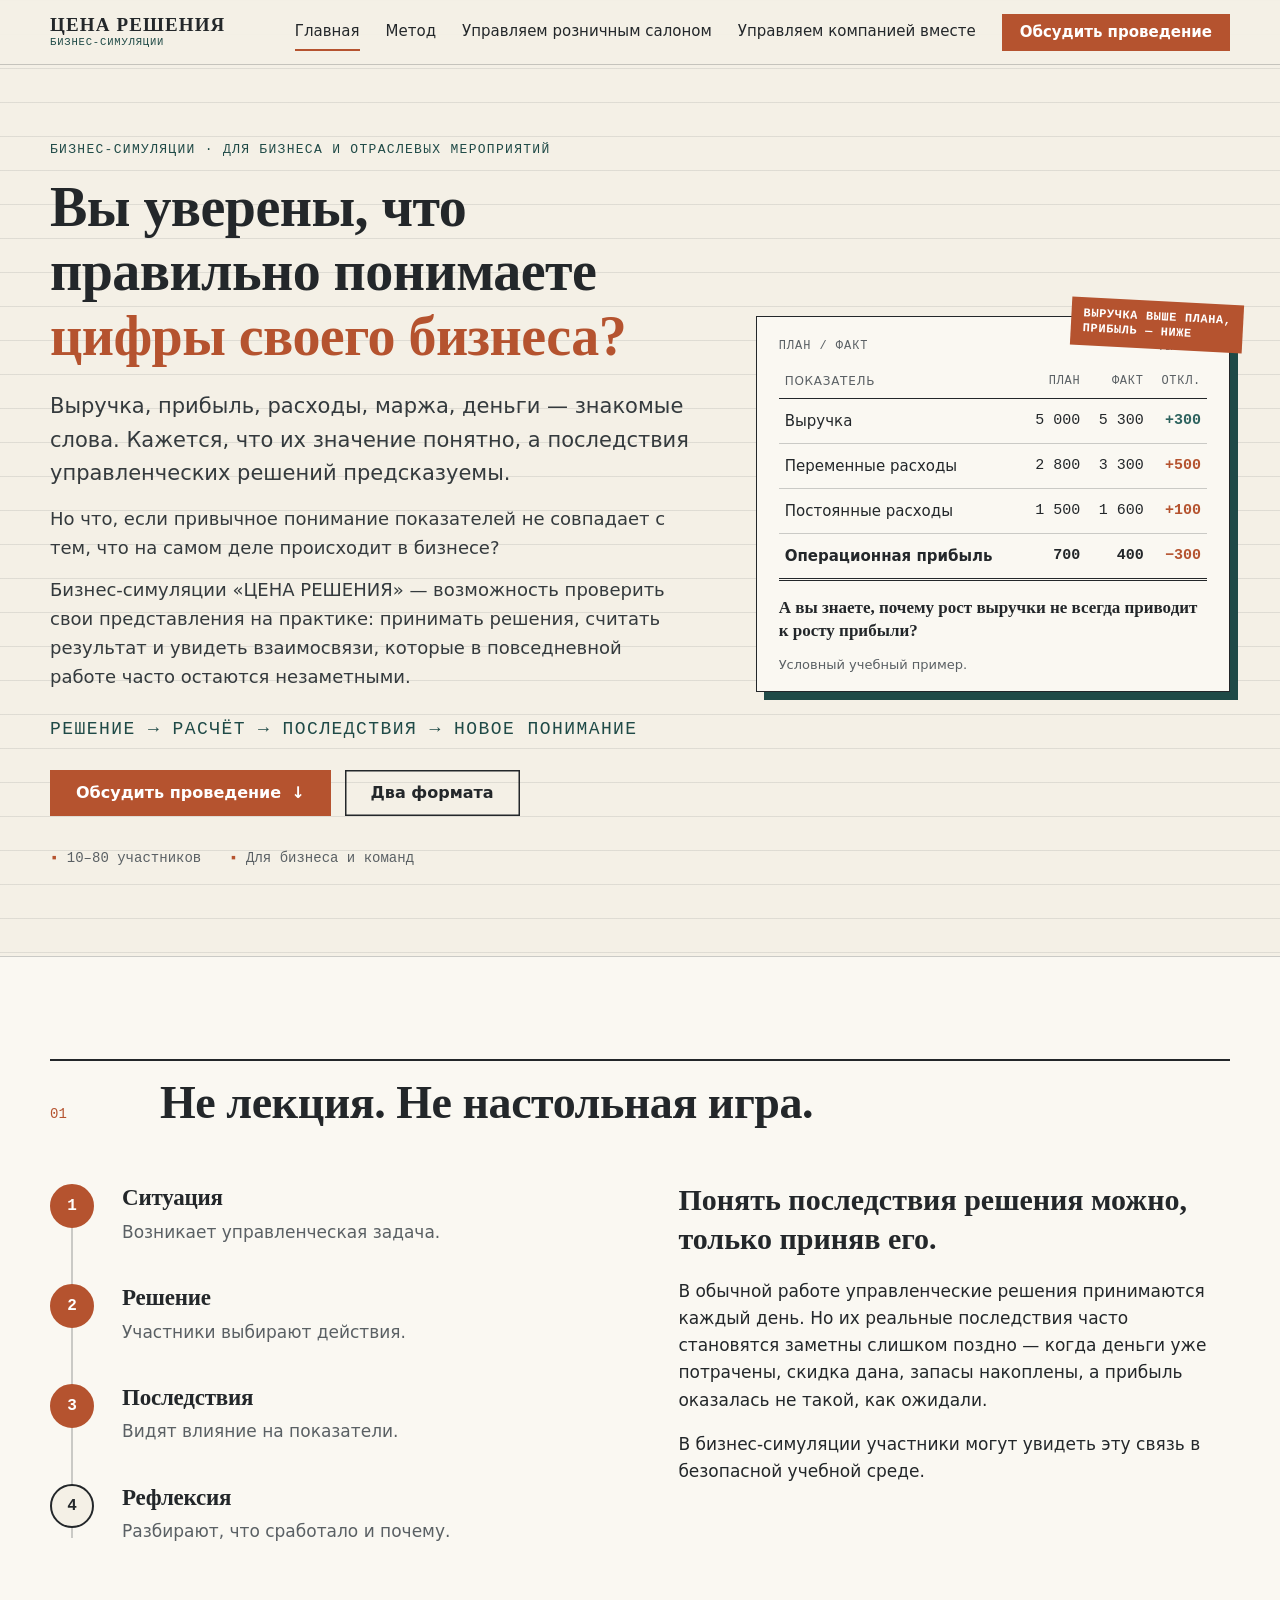
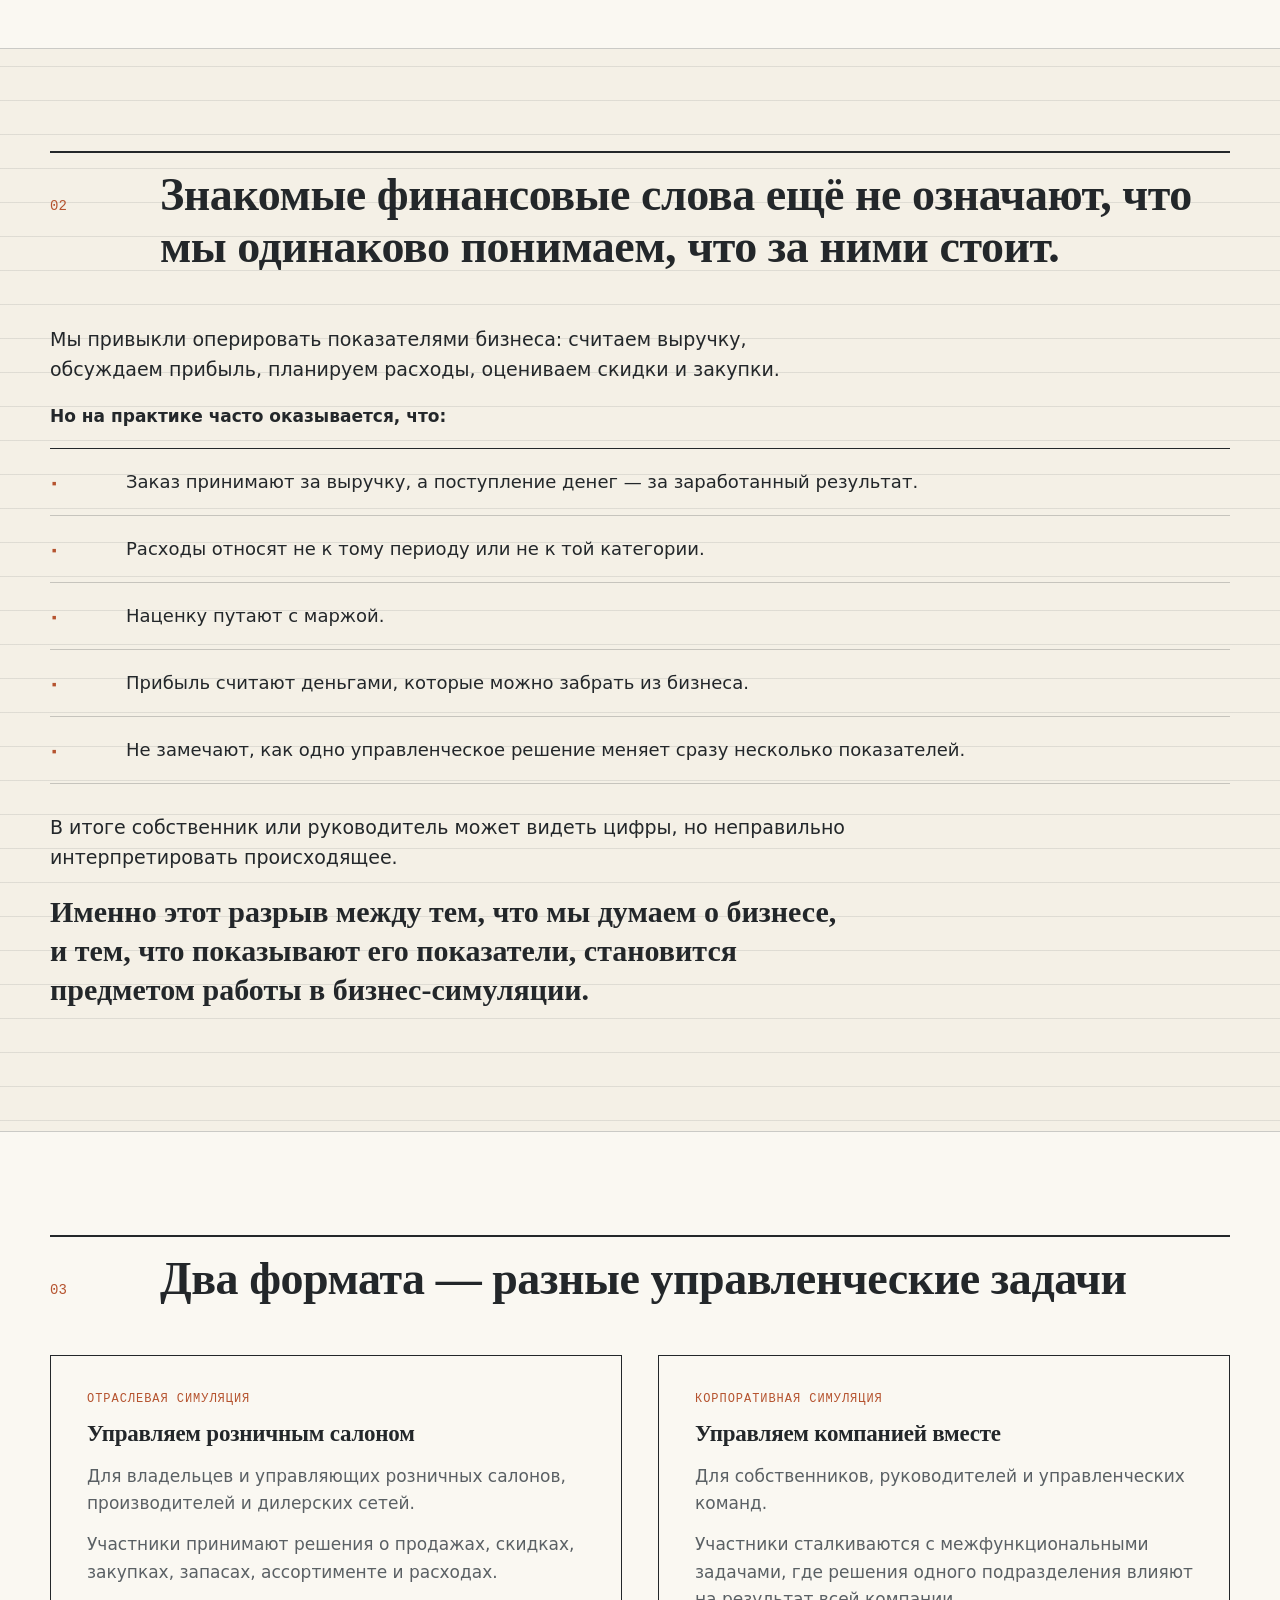
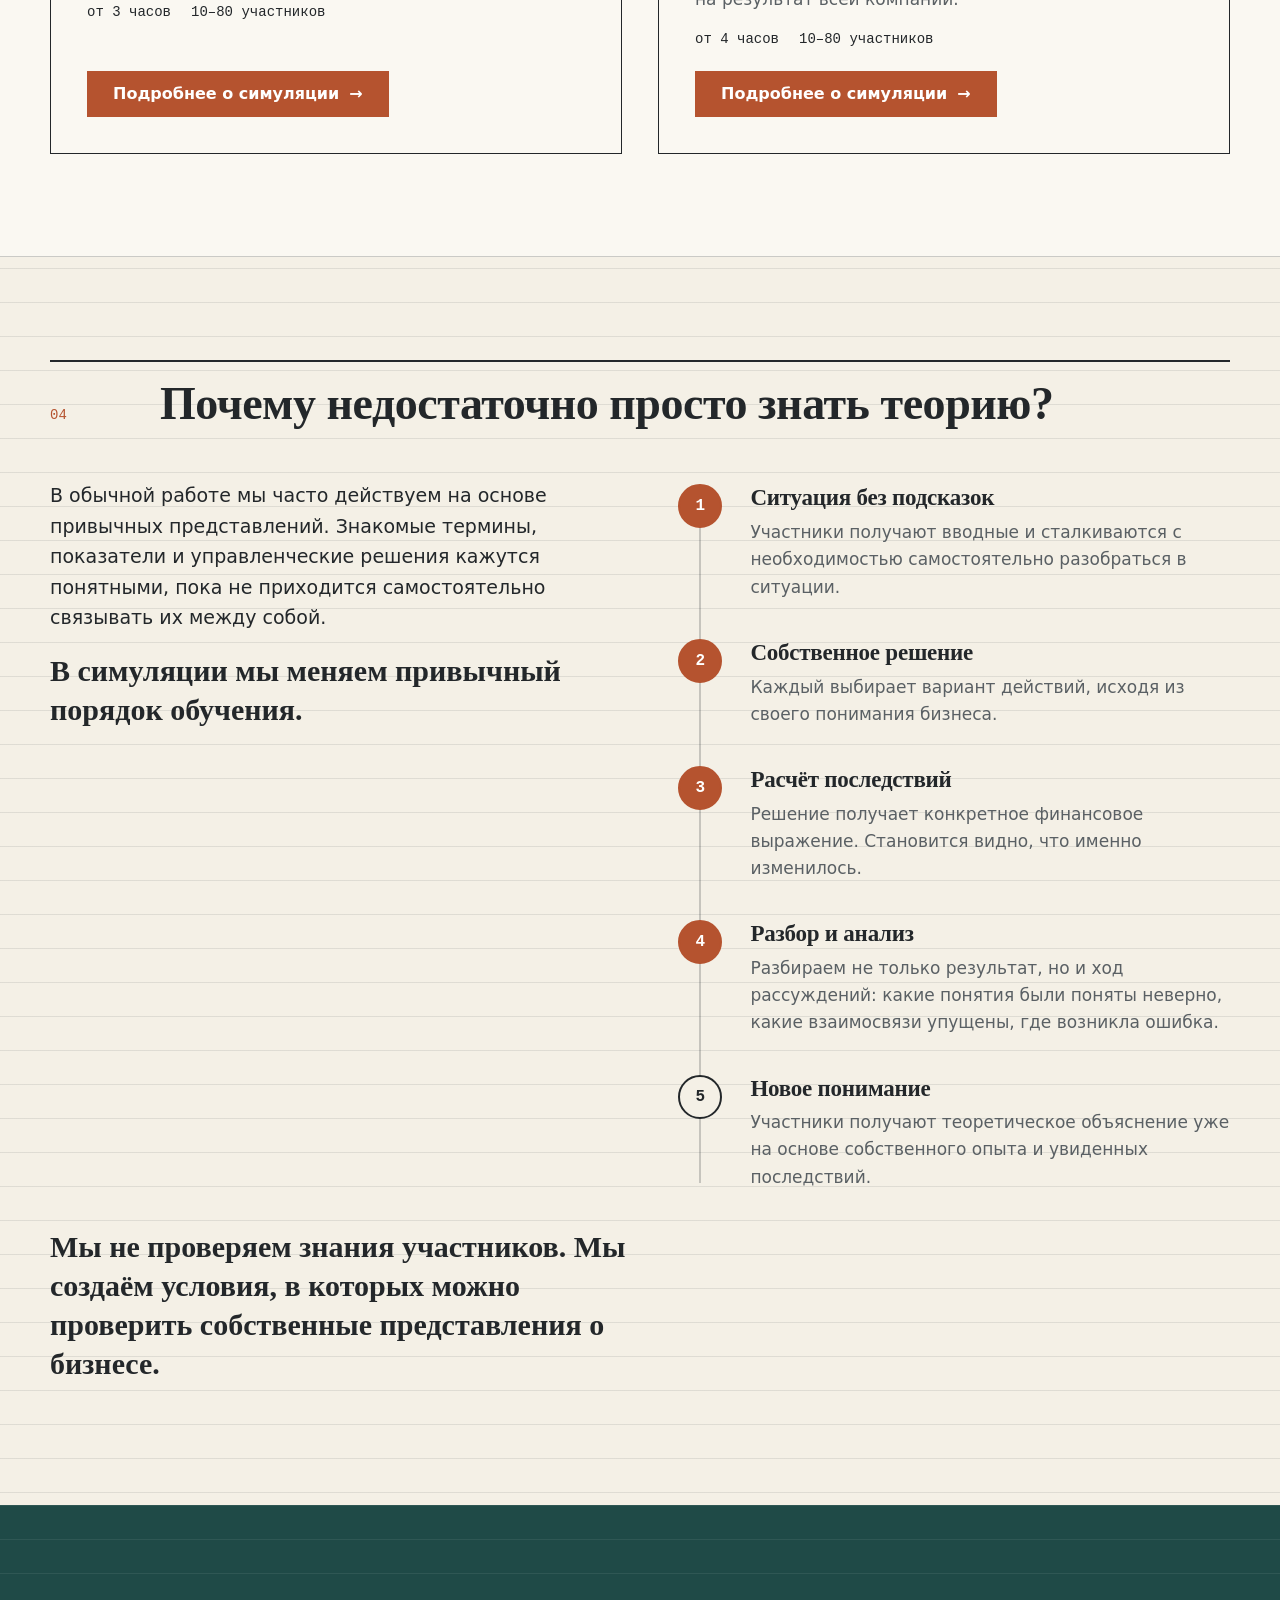
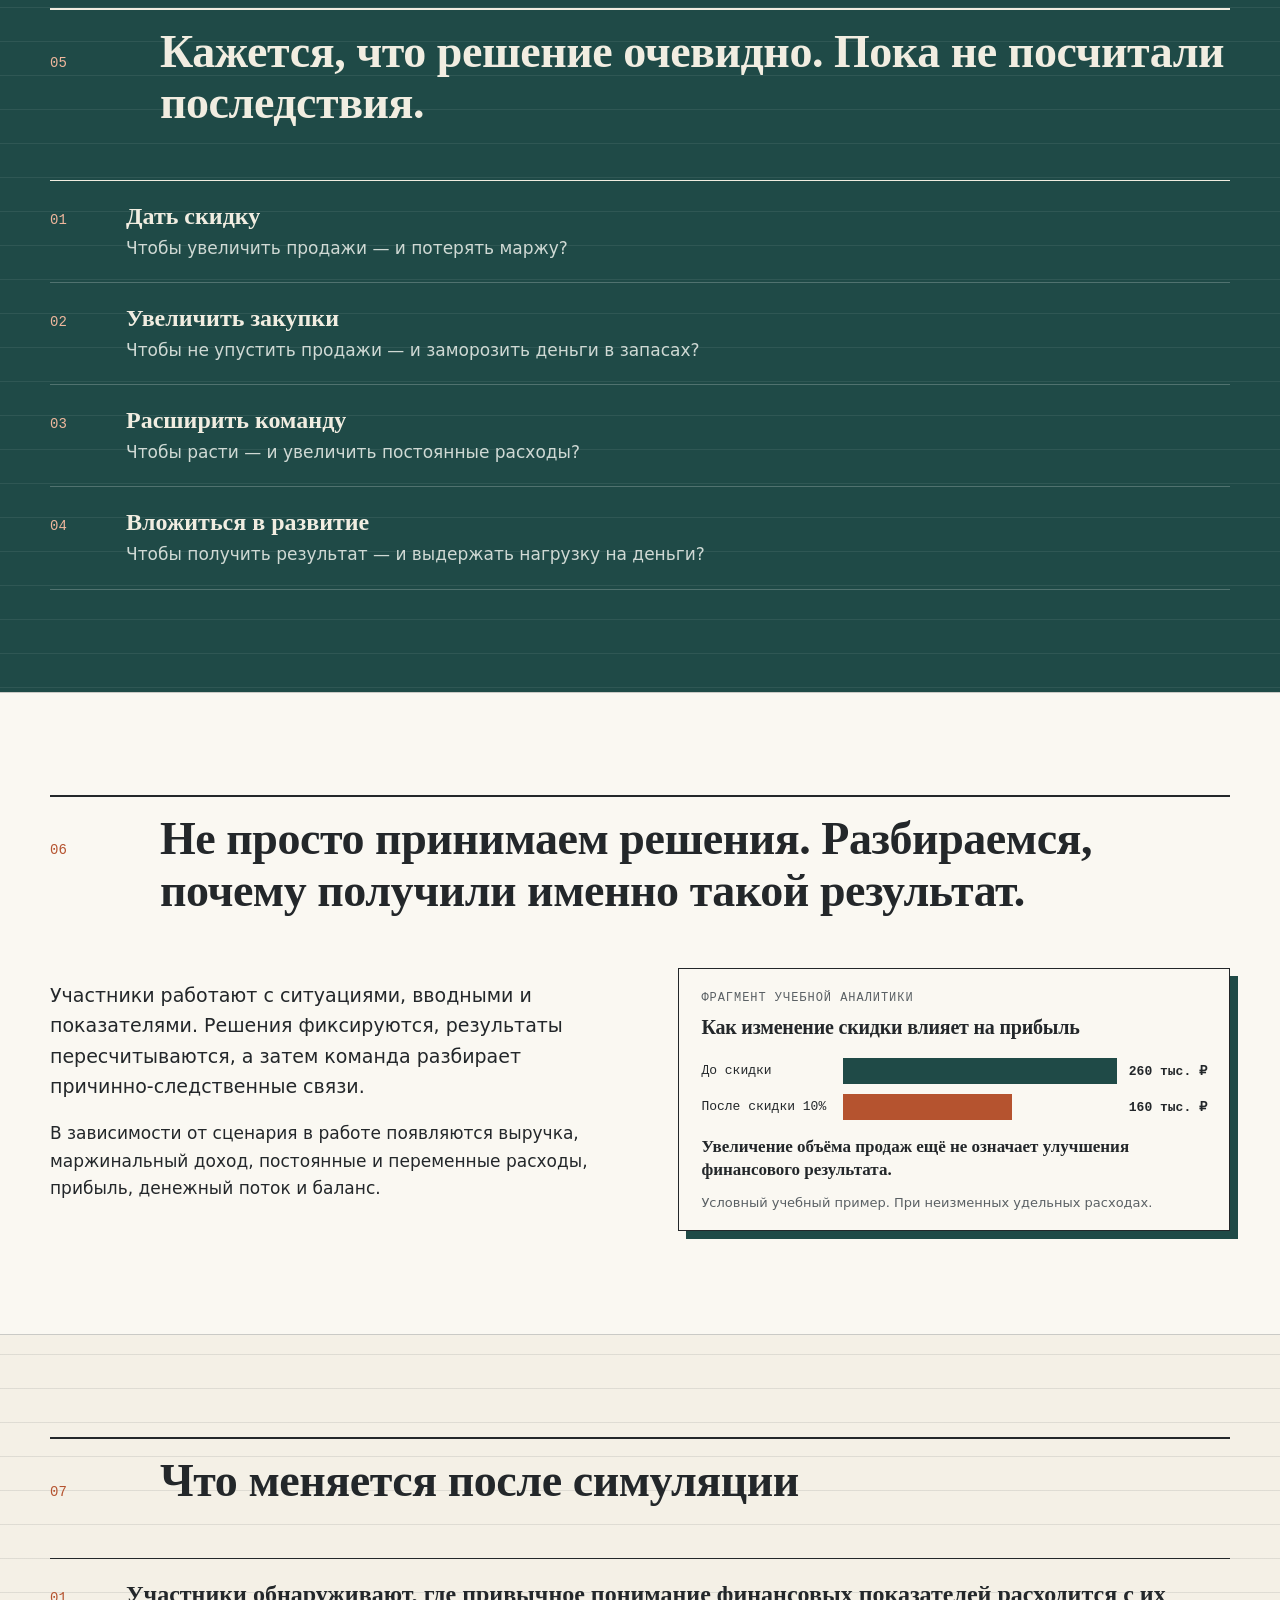
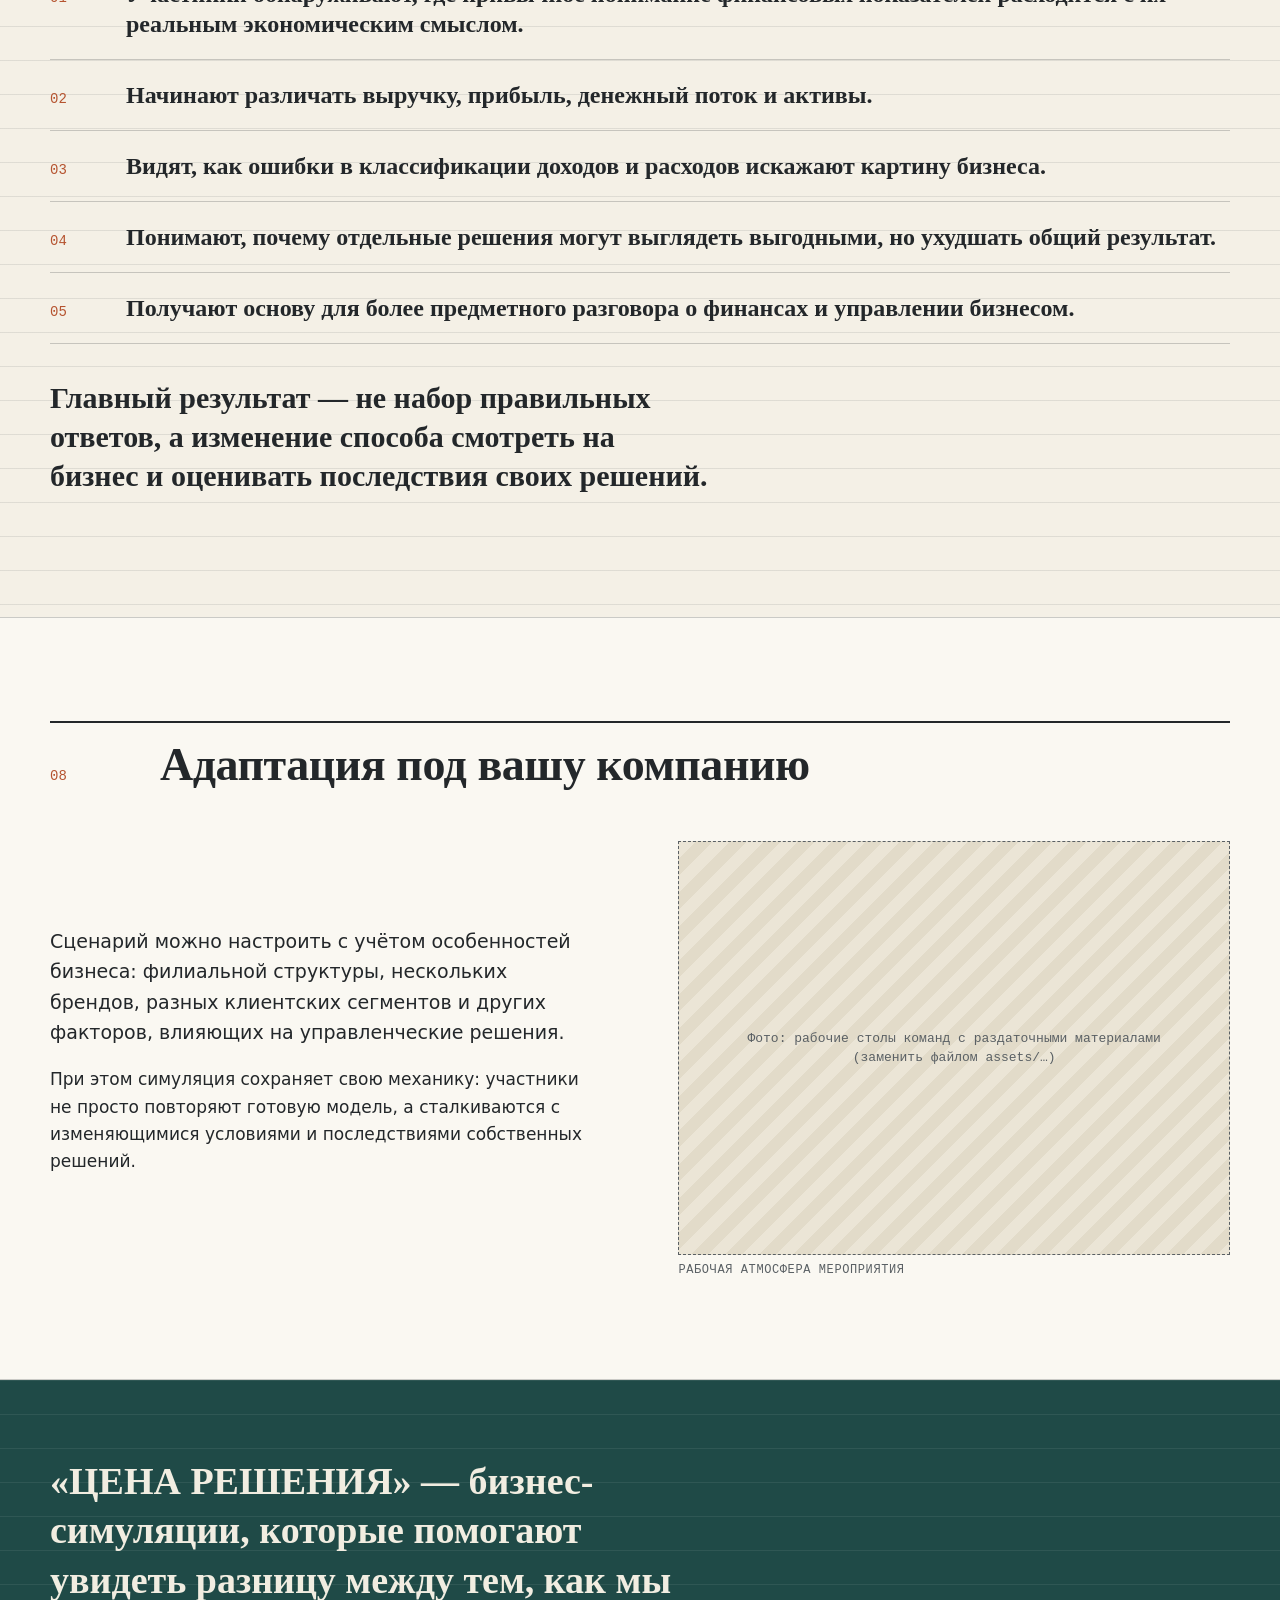
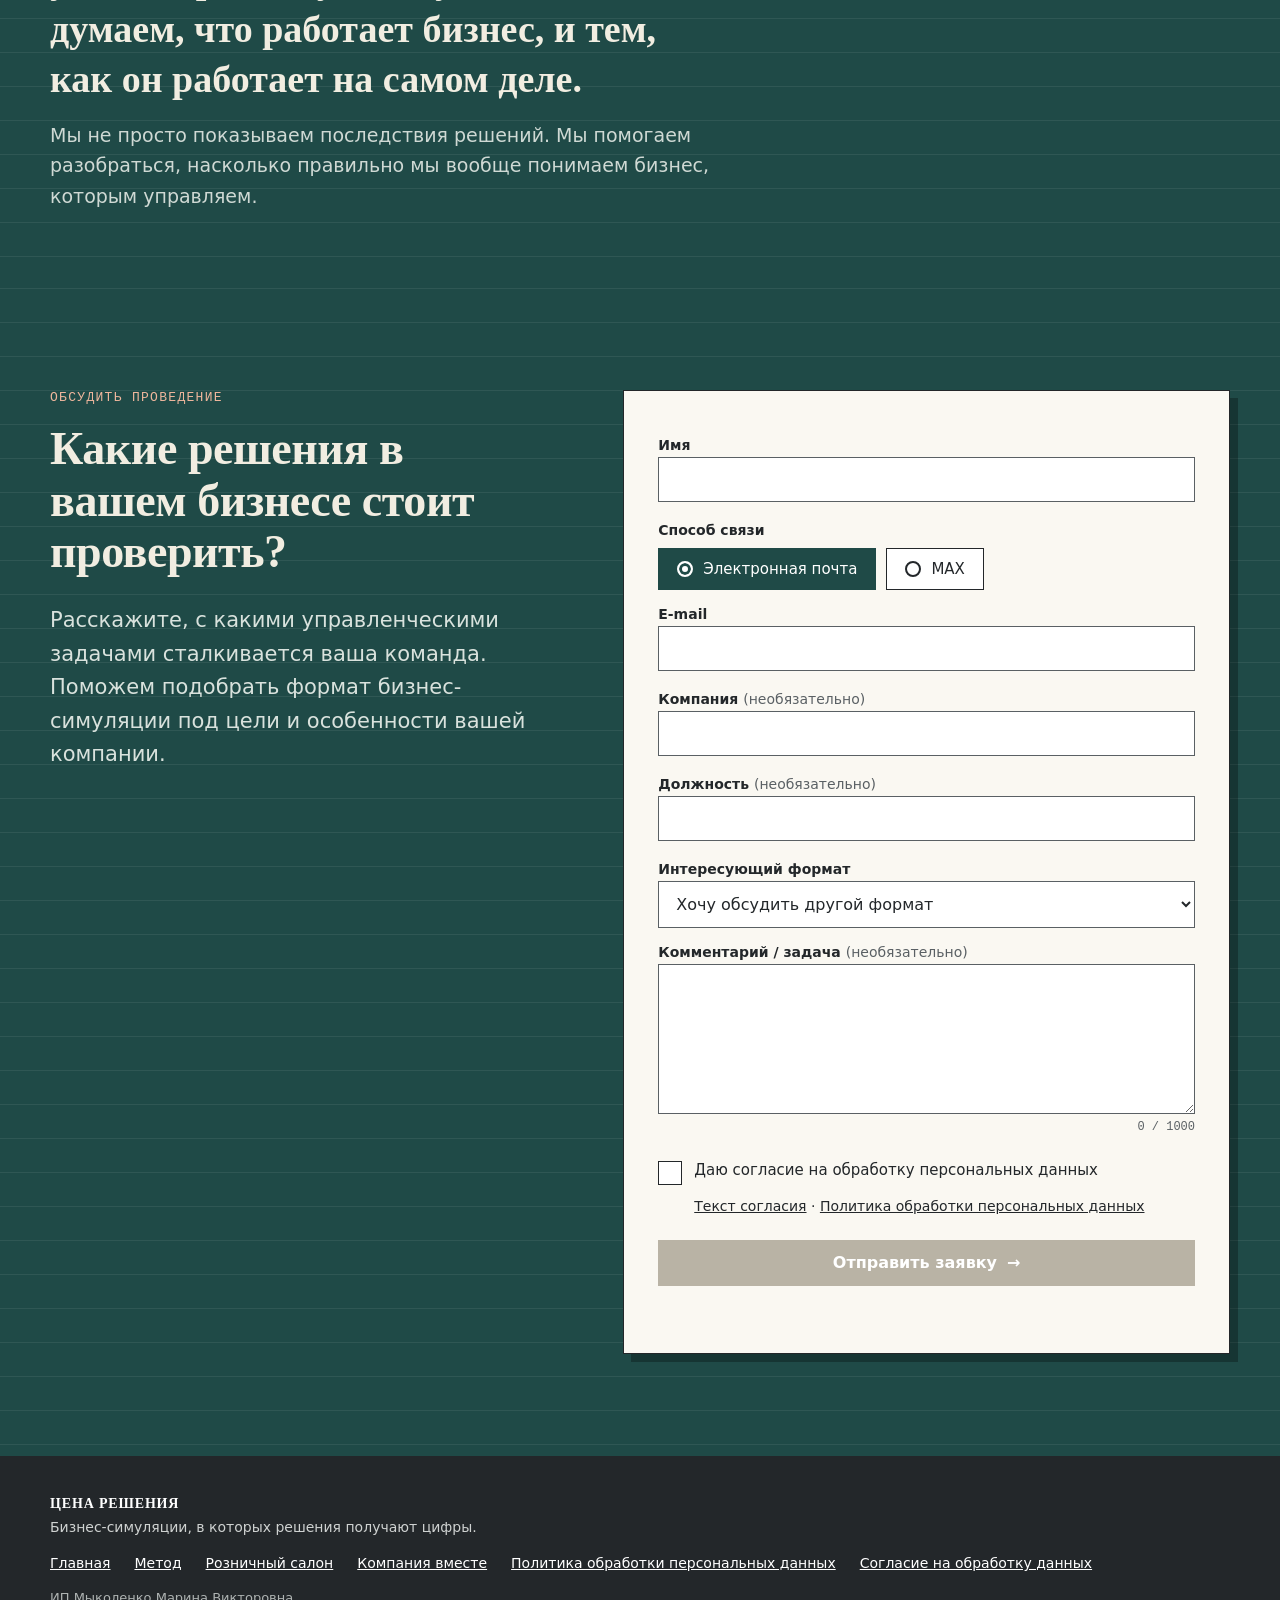
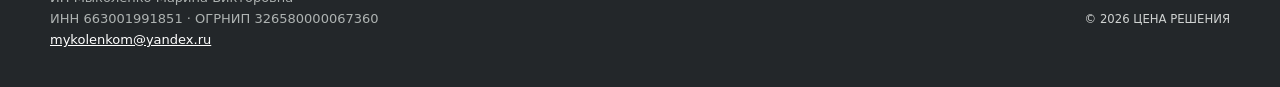
==== commit 7470a171: "Form: recipient to operator mailbox, vertical-only comment resize, consent text moved to consent.htm" ====
--- a/index.html
+++ b/index.html
@@ -11,7 +11,7 @@
 <meta property="og:description" content="Бизнес-симуляции для бизнеса и отраслевых мероприятий: проверьте привычные представления о цифрах бизнеса на практике — принимайте решения, считайте результат и анализируйте последствия.">
 <meta property="og:locale" content="ru_RU">
 <link rel="icon" type="image/svg+xml" href="assets/favicon.svg">
-<link rel="stylesheet" href="styles.css">
+<link rel="stylesheet" href="styles.css?v=20261112b">
 <noscript><style>.reveal{opacity:1;transform:none}</style></noscript>
 </head>
 <body>
@@ -200,8 +200,8 @@
 
       <div class="channel" role="radiogroup" aria-labelledby="channel-label">
         <span class="lbl" id="channel-label">Способ связи</span>
-        <label class="radio"><input type="radio" name="channel" value="email" checked> Электронная почта</label>
-        <label class="radio"><input type="radio" name="channel" value="max"> MAX</label>
+        <label class="chip"><input type="radio" name="channel" value="email" checked><span>Электронная почта</span></label>
+        <label class="chip"><input type="radio" name="channel" value="max"><span>MAX</span></label>
       </div>
 
       <label for="contact-way" id="contact-label">E-mail</label>
@@ -232,12 +232,12 @@
 
       <input class="hp" type="text" name="website" tabindex="-1" autocomplete="off" aria-hidden="true">
 
-      <div class="consent-text" id="consent-text" tabindex="0" role="region" aria-label="Текст согласия на обработку персональных данных"><p><b>Согласие на обработку персональных данных</b> (версия 1.0 от 12.11.2026)</p><p>Я, действуя свободно, своей волей и в своём интересе, даю согласие Индивидуальному предпринимателю Мыколенко Марине Викторовне (ИНН 663001991851, ОГРНИП 326580000067360, адрес: 442961, Пензенская область, г. Заречный, ул. Восточная, 4-56; далее — Оператор) на обработку моих персональных данных, указанных мной в форме обратной связи на сайте https://oskeroa08.github.io/cena_R/</p><p><b>Цель обработки:</b> приём, рассмотрение моего обращения и обратная связь со мной по указанным контактам.</p><p><b>Перечень персональных данных:</b> имя, номер телефона, адрес электронной почты, название компании, должность, содержание обращения, выбранный способ связи и контактные данные, указанные мной для ответа, а также дата и время отправки формы и технические сведения об отправке (адрес страницы, тип браузера).</p><p><b>Действия с персональными данными:</b> сбор, запись, систематизация, накопление, хранение, уточнение, использование, удаление и уничтожение. Обработка может осуществляться с использованием средств автоматизации и без их использования.</p><p>Для связи со мной Оператор может использовать выбранный мной канал: электронную почту или мессенджер MAX. При использовании соответствующих сервисов обработка данных осуществляется с учётом условий их работы и требований законодательства Российской Федерации.</p><p>Согласие действует до достижения цели обработки либо до его отзыва, если у Оператора отсутствуют иные законные основания для продолжения обработки.</p><p>Я уведомлён(а), что могу отозвать согласие, направив обращение Оператору по адресу: mykolenkom@yandex.ru.</p><p>Мне понятно, что настоящее согласие предоставляется отдельно от ознакомления с Политикой обработки персональных данных.</p></div>
       <label class="consent" for="consent">
         <input type="checkbox" id="consent" name="consent" aria-describedby="consent-error">
-        <span>Даю согласие на обработку персональных данных</span>
+        <span class="box" aria-hidden="true"></span>
+        <span class="ctext">Даю согласие на обработку персональных данных</span>
       </label>
-      <p class="policy-link"><a href="privacy.html" target="_blank" rel="noopener">Политика обработки персональных данных</a></p>
+      <p class="policy-link"><a href="consent.html" target="_blank" rel="noopener">Текст согласия</a> · <a href="privacy.html" target="_blank" rel="noopener">Политика обработки персональных данных</a></p>
       <small class="field-error" id="consent-error" aria-live="polite"></small>
 
       <button class="btn" type="submit" id="submit-btn">Отправить заявку <span aria-hidden="true">→</span></button>
@@ -255,11 +255,12 @@
       <a href="salon.html">Розничный салон</a>
       <a href="company.html">Компания вместе</a>
       <a href="privacy.html">Политика обработки персональных данных</a>
+      <a href="consent.html">Согласие на обработку данных</a>
     </nav>
     <div class="req">ИП Мыколенко Марина Викторовна<br>ИНН 663001991851 · ОГРНИП 326580000067360<br><a href="mailto:mykolenkom@yandex.ru">mykolenkom@yandex.ru</a></div>
     <small>© <span id="year">2026</span> ЦЕНА РЕШЕНИЯ</small>
   </div>
 </footer>
-<script src="script.js" defer></script>
+<script src="script.js?v=20261112b" defer></script>
 </body>
 </html>
--- a/styles.css
+++ b/styles.css
@@ -23,7 +23,7 @@
   margin: 0; background: var(--milk); color: var(--graphite);
   font: 400 17px/1.6 var(--sans); overflow-x: hidden;
   background-image: linear-gradient(var(--line-soft) 1px, transparent 1px);
-  background-size: 100% 34px; background-attachment: local;
+  background-size: 100% 34px;
 }
 img, svg { max-width: 100%; display: block; }
 a { color: inherit; }
@@ -38,7 +38,7 @@
 .skip:focus { left: 8px; }
 
 /* ---------- Шапка ---------- */
-.site-header { position: sticky; top: 0; z-index: 50; background: rgba(244, 240, 230, .94); backdrop-filter: blur(8px); border-bottom: 1px solid var(--line); }
+.site-header { position: sticky; top: 0; z-index: 50; background: rgba(244, 240, 230, .97); border-bottom: 1px solid var(--line); }
 .header-inner { display: flex; align-items: center; justify-content: space-between; gap: 20px; min-height: 64px; }
 .wordmark { text-decoration: none; display: flex; flex-direction: column; line-height: 1.1; }
 .wordmark b { font-family: var(--serif); font-size: 19px; letter-spacing: .06em; font-weight: 700; }
@@ -183,9 +183,6 @@
 input:focus, select:focus, textarea:focus { outline: 3px solid var(--terra-soft); border-color: var(--terra); }
 .field-error { color: var(--terra); font-size: 13px; min-height: 0; }
 .invalid { border-color: var(--terra); }
-.consent { display: grid; grid-template-columns: 24px 1fr; gap: 12px; align-items: start; margin: 16px 0 6px; font: 400 14px/1.5 var(--sans); cursor: pointer; }
-.consent input { width: 22px; height: 22px; margin: 1px 0 0; accent-color: var(--terra); cursor: pointer; padding: 0; }
-.consent a { color: var(--terra); }
 form .btn { justify-content: center; margin-top: 10px; }
 .form-note { font-size: 14px; color: var(--graphite-soft); margin: 8px 0 0; min-height: 1.5em; }
 .form-note.ok { color: var(--teal-2); font-weight: 600; }
@@ -266,17 +263,33 @@
 .footer .req { font-size: 13px; line-height: 1.6; color: #aeb3b2; }
 .hint { font-size: 13px; color: var(--graphite-soft); min-height: 0; }
 .hint:empty { display: none; }
-.channel { display: flex; flex-wrap: wrap; gap: 4px 24px; margin-top: 12px; }
-.lbl { font: 600 14px var(--sans); width: 100%; }
-label.radio { display: inline-flex; align-items: center; gap: 8px; font-weight: 500; margin-top: 4px; cursor: pointer; }
-.radio input { width: 20px; height: 20px; padding: 0; accent-color: var(--terra); }
-textarea { resize: none; height: 150px; overflow-y: auto; line-height: 1.45; }
 .count { display: flex; justify-content: flex-end; font: 500 12px var(--mono); color: var(--graphite-soft); margin-top: 2px; }
 .count.near { color: var(--terra); font-weight: 600; }
-.consent-text { max-height: 150px; overflow-y: auto; border: 1.5px solid var(--line); background: #fff; padding: 12px 14px; font-size: 13px; line-height: 1.5; margin-top: 16px; }
-.consent-text p { margin: 0 0 8px; }
-.consent-text p:last-child { margin: 0; }
-.consent span { font-weight: 600; font-size: 15px; }
 .policy-link { font-size: 14px; margin: 0 0 4px 36px; }
 .max-link { font-size: 14px; margin-top: 6px; color: var(--terra); font-weight: 600; }
 .max-link[hidden] { display: none; }
+
+/* ---------- Правки: переключатели, согласие, комментарий ---------- */
+textarea { resize: vertical; min-height: 110px; max-height: 320px; height: 150px; line-height: 1.45; }
+.channel { display: flex; flex-wrap: wrap; gap: 10px; margin-top: 12px; }
+.lbl { width: 100%; font: 600 14px var(--sans); }
+label.chip { position: relative; display: inline-flex; margin: 0; cursor: pointer; }
+label.chip input { position: absolute; opacity: 0; width: 1px; height: 1px; margin: 0; padding: 0; pointer-events: none; }
+label.chip span { display: inline-flex; align-items: center; gap: 10px; padding: 11px 18px; border: 1.5px solid var(--graphite); background: #fff; font: 500 15px var(--sans); transition: background .15s, color .15s, border-color .15s; }
+label.chip span::before { content: ""; flex: 0 0 16px; width: 16px; height: 16px; border-radius: 50%; border: 2px solid var(--graphite); box-sizing: border-box; background: #fff; }
+label.chip:hover span { border-color: var(--teal); }
+label.chip input:checked + span { background: var(--teal); border-color: var(--teal); color: #fff; }
+label.chip input:checked + span::before { border-color: #fff; background: #fff; box-shadow: inset 0 0 0 3px var(--teal); }
+label.chip input:focus-visible + span { outline: 3px solid var(--terra); outline-offset: 2px; }
+label.consent { position: relative; display: flex; align-items: flex-start; gap: 12px; margin: 18px 0 6px; font: 500 15px/1.45 var(--sans); cursor: pointer; }
+label.consent input { position: absolute; opacity: 0; width: 1px; height: 1px; margin: 0; padding: 0; pointer-events: none; }
+label.consent .box { flex: 0 0 24px; width: 24px; height: 24px; margin-top: 1px; border: 1.5px solid var(--graphite); background: #fff; display: grid; place-items: center; transition: background .15s, border-color .15s; }
+label.consent .box::after { content: ""; width: 12px; height: 7px; border-left: 3px solid #fff; border-bottom: 3px solid #fff; transform: rotate(-45deg) translate(1px, -1px) scale(0); transition: transform .12s; }
+label.consent input:checked + .box { background: var(--terra); border-color: var(--terra); }
+label.consent input:checked + .box::after { transform: rotate(-45deg) translate(1px, -1px) scale(1); }
+label.consent input:focus-visible + .box { outline: 3px solid var(--terra); outline-offset: 2px; }
+label.consent:hover .box { border-color: var(--terra); }
+@media (max-width: 560px) {
+  .channel { gap: 8px; }
+  label.chip span { padding: 10px 12px; font-size: 14px; gap: 8px; }
+}
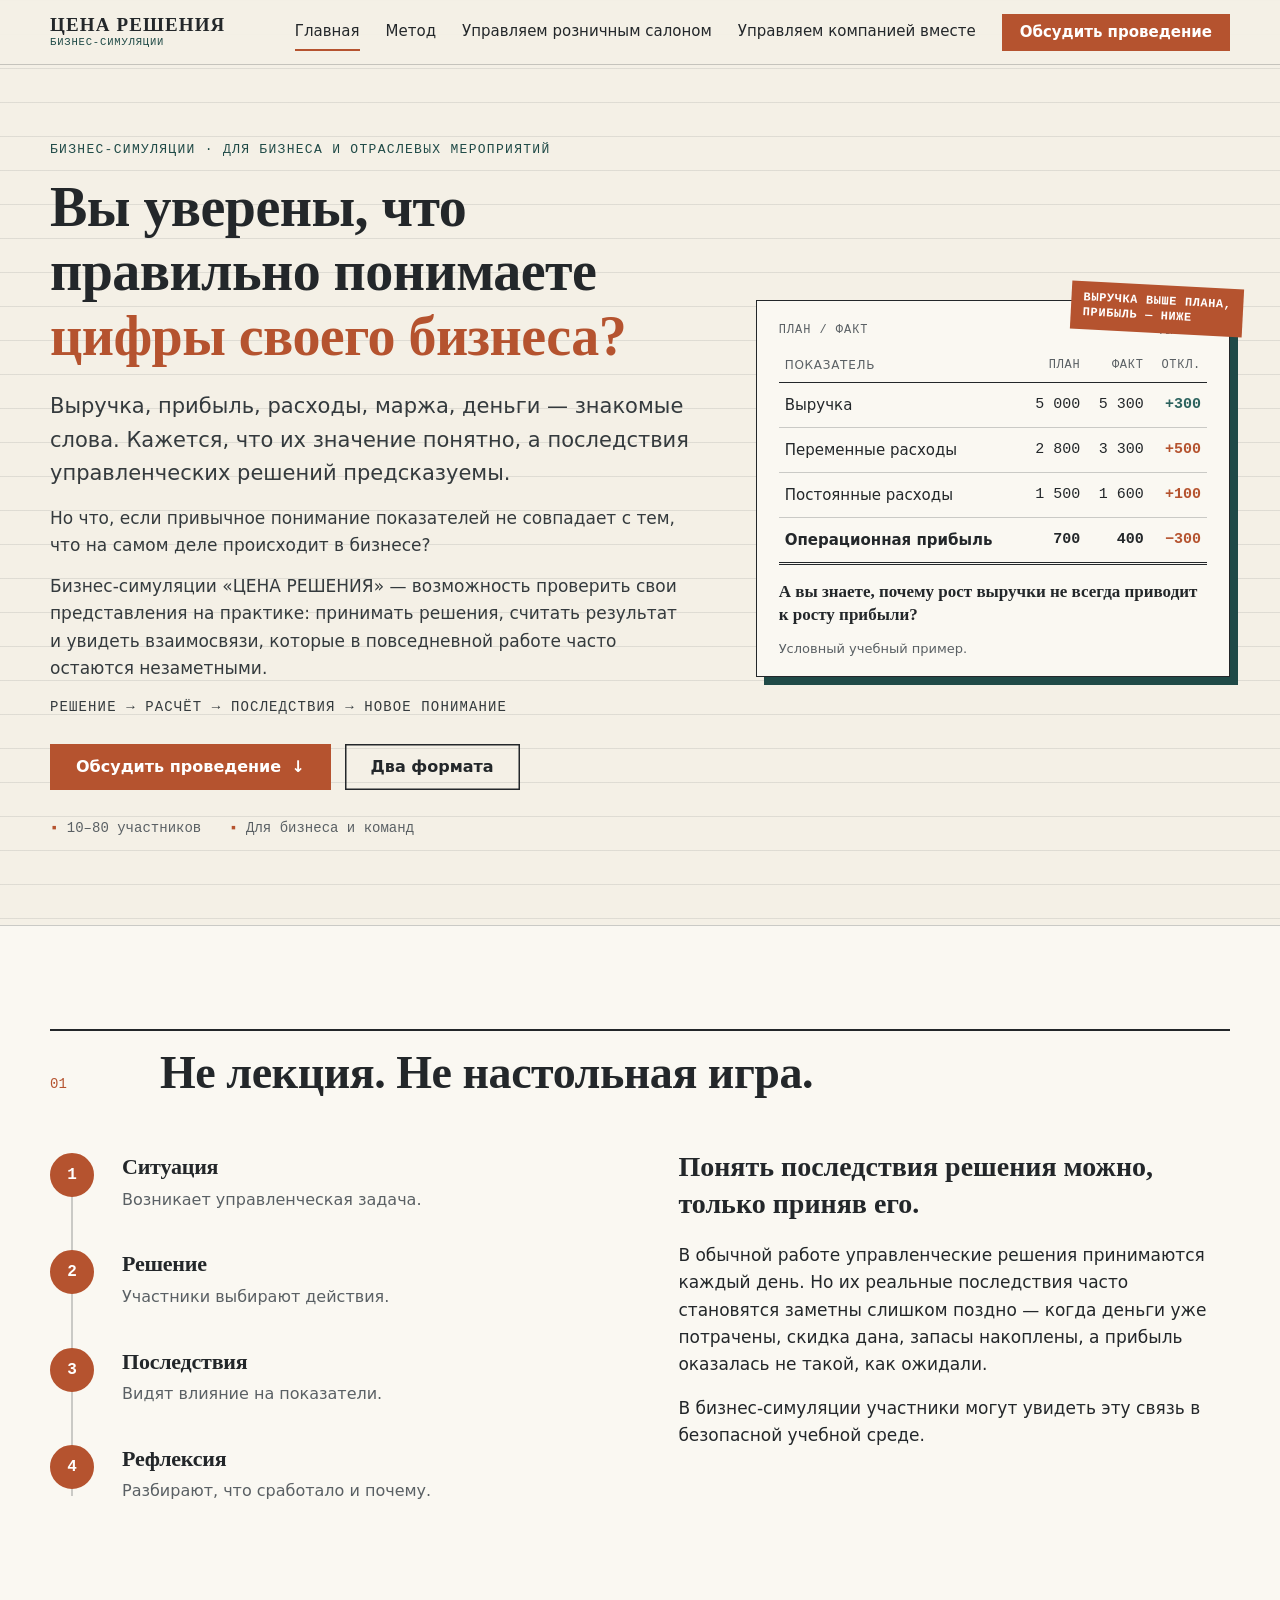
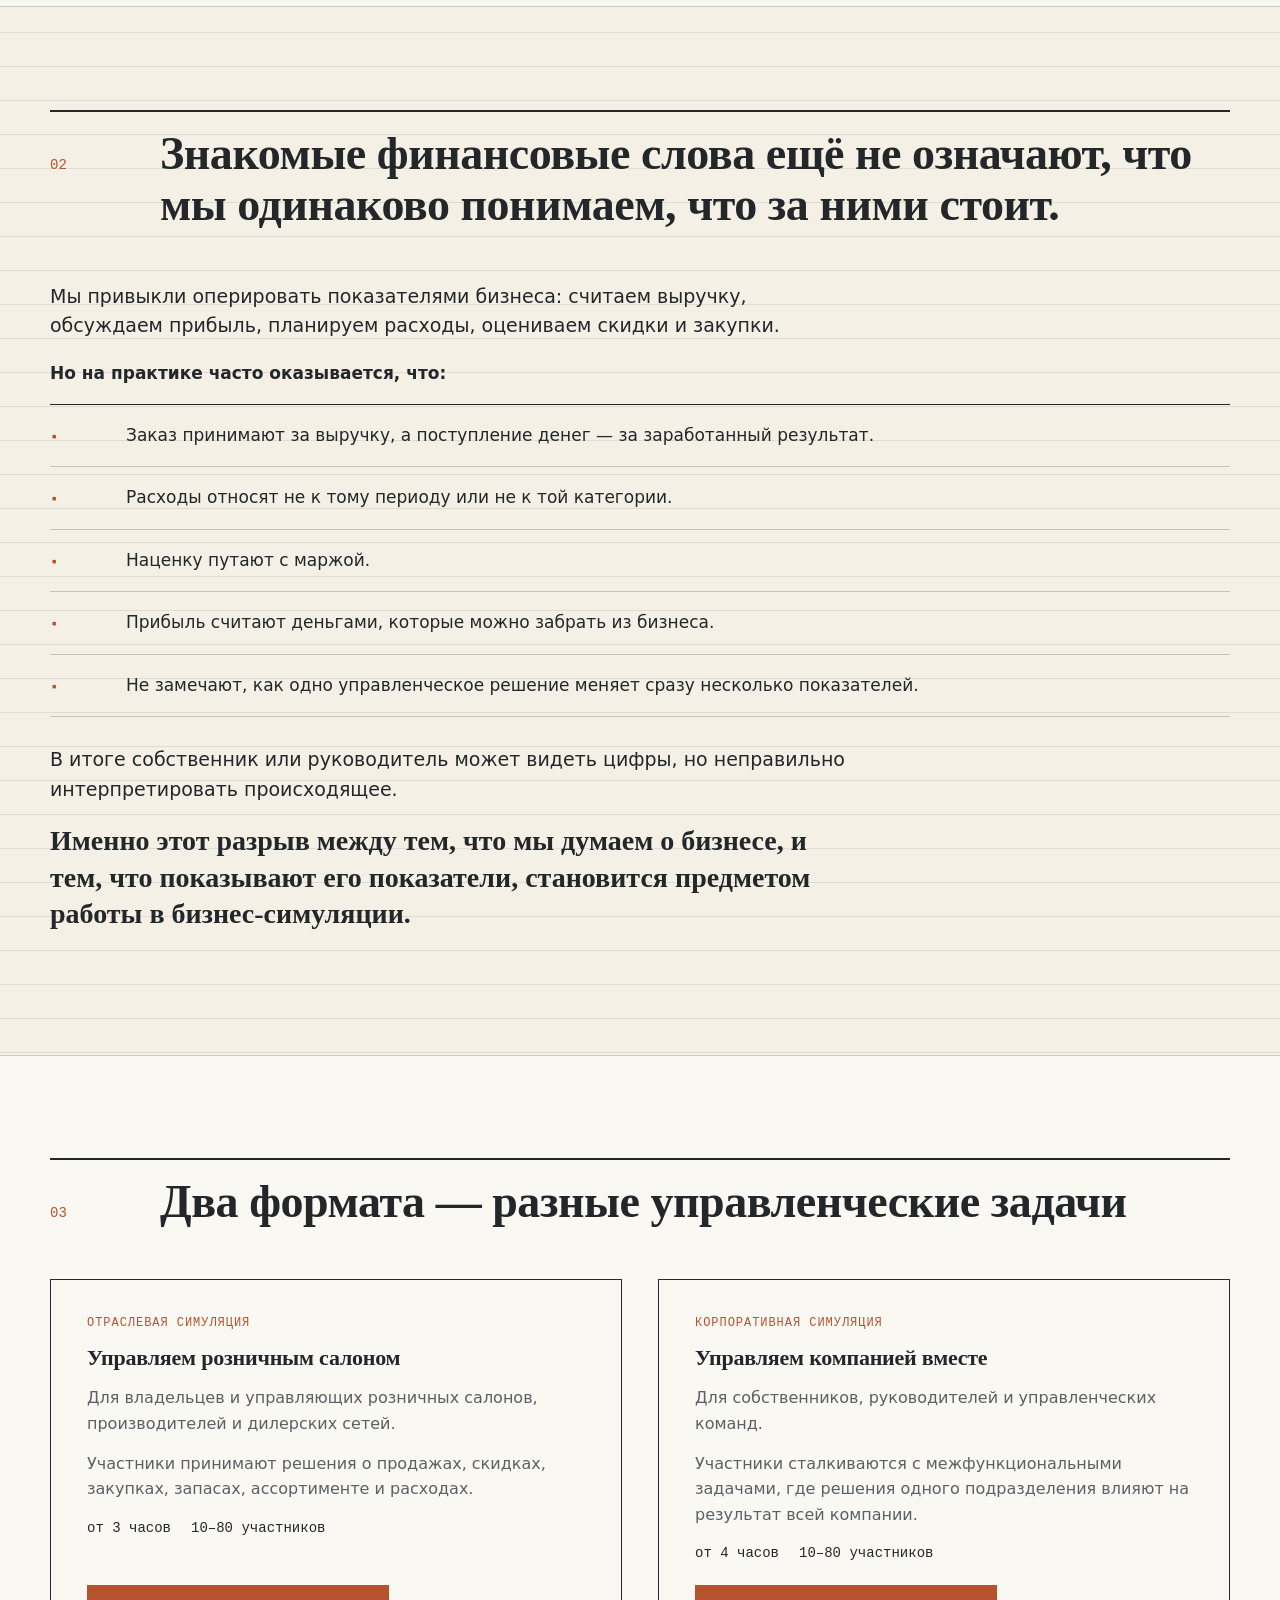
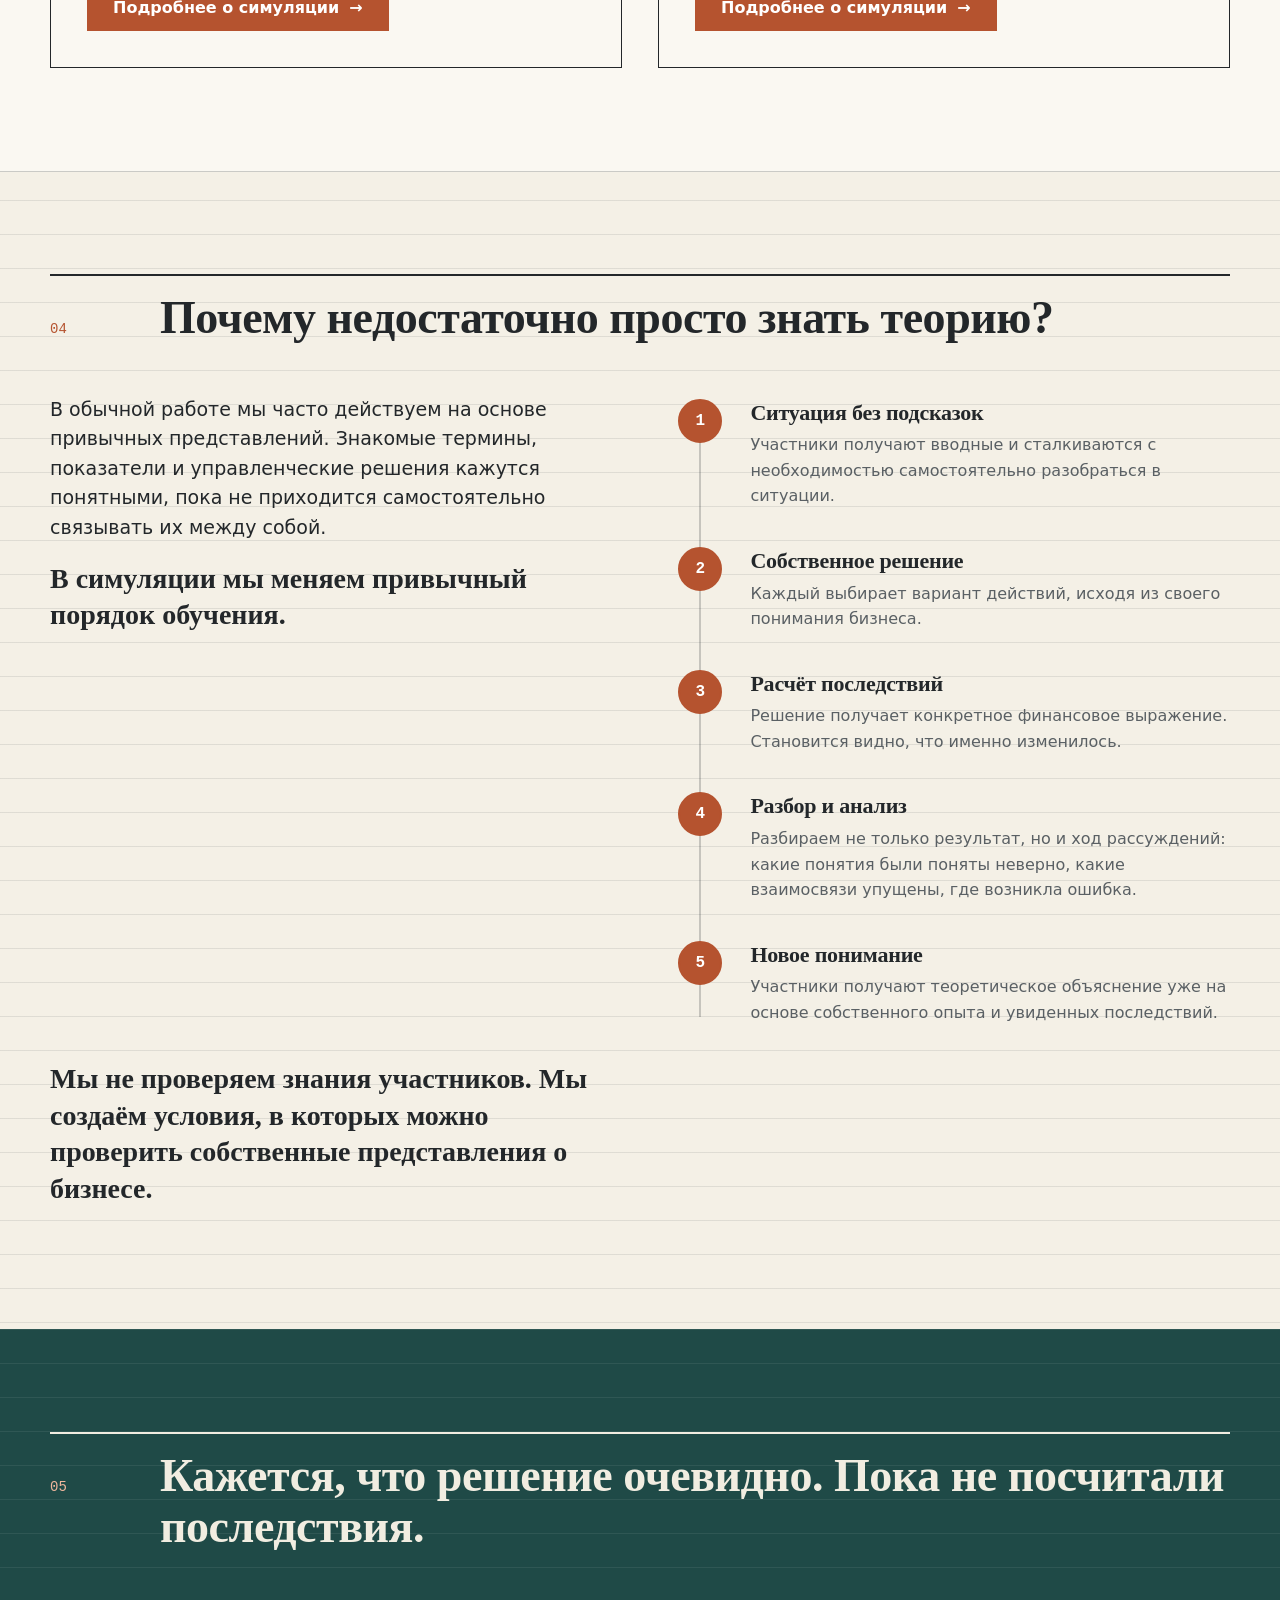
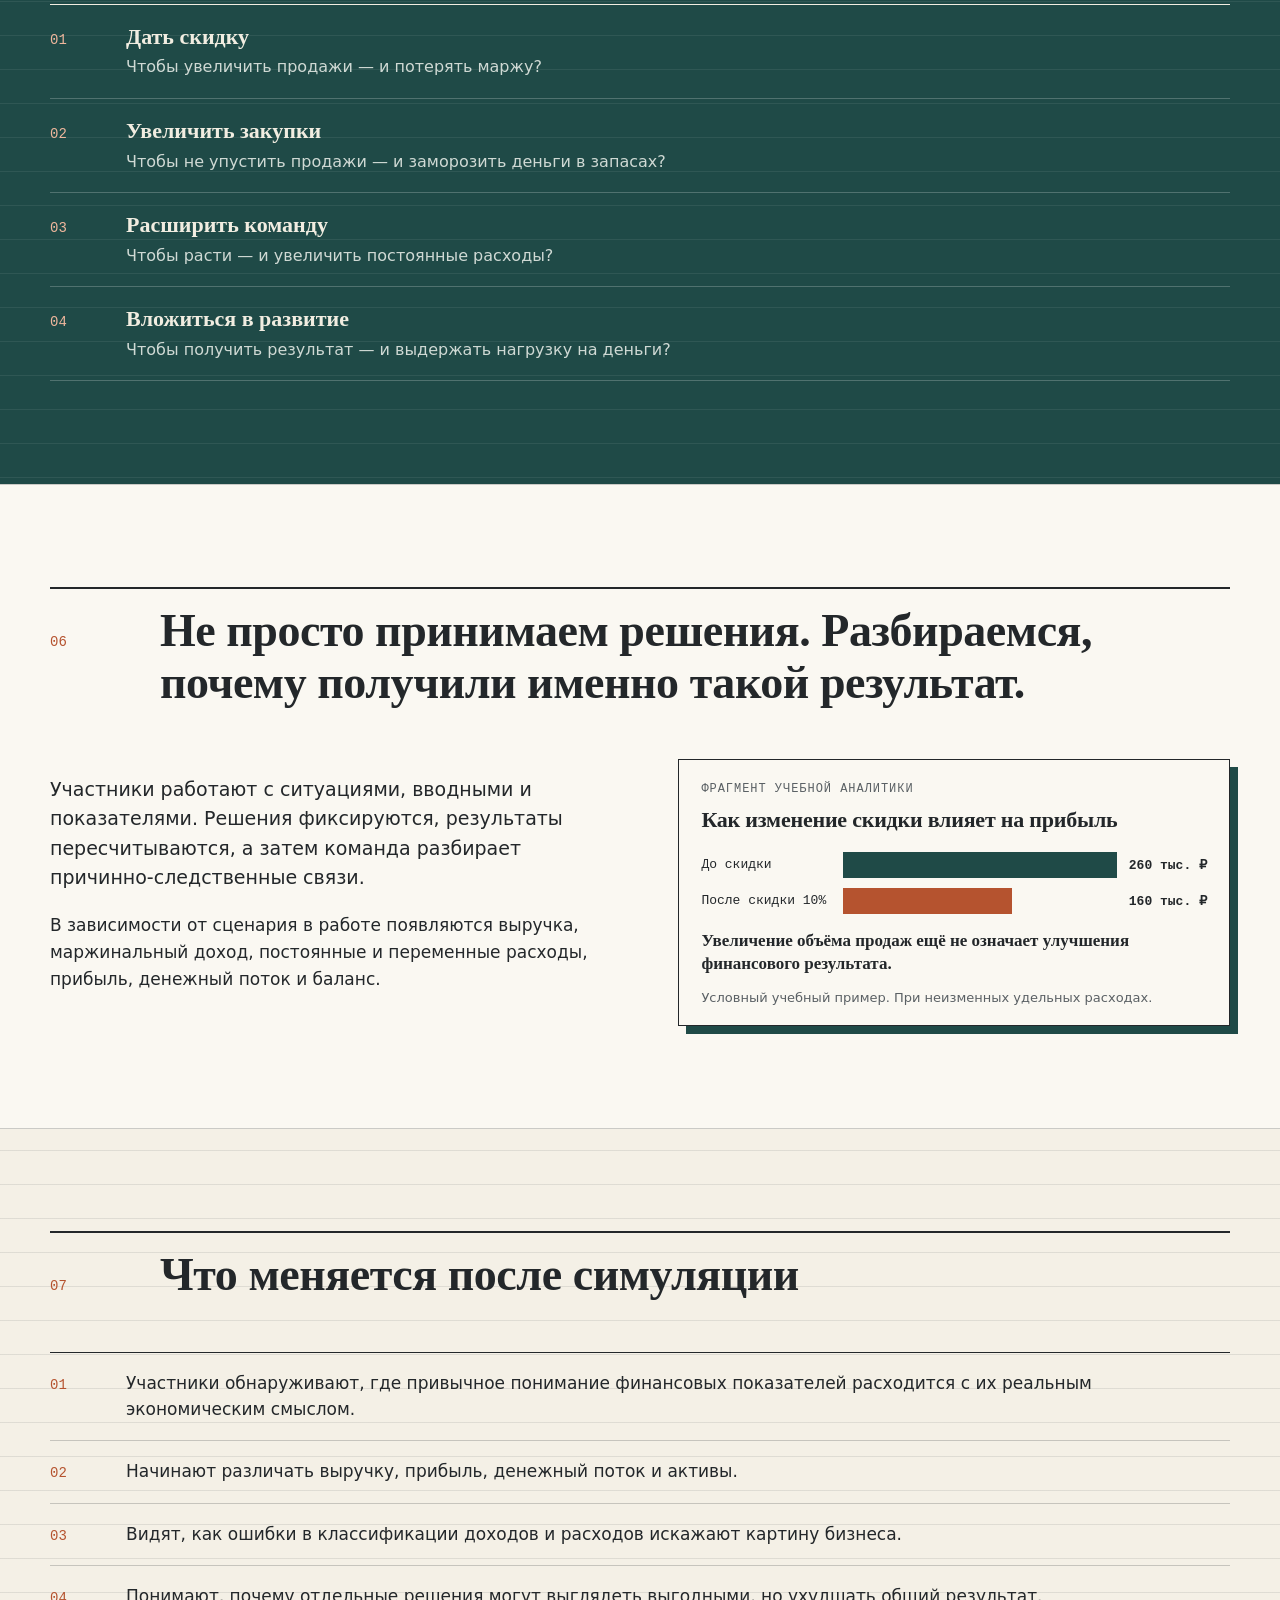
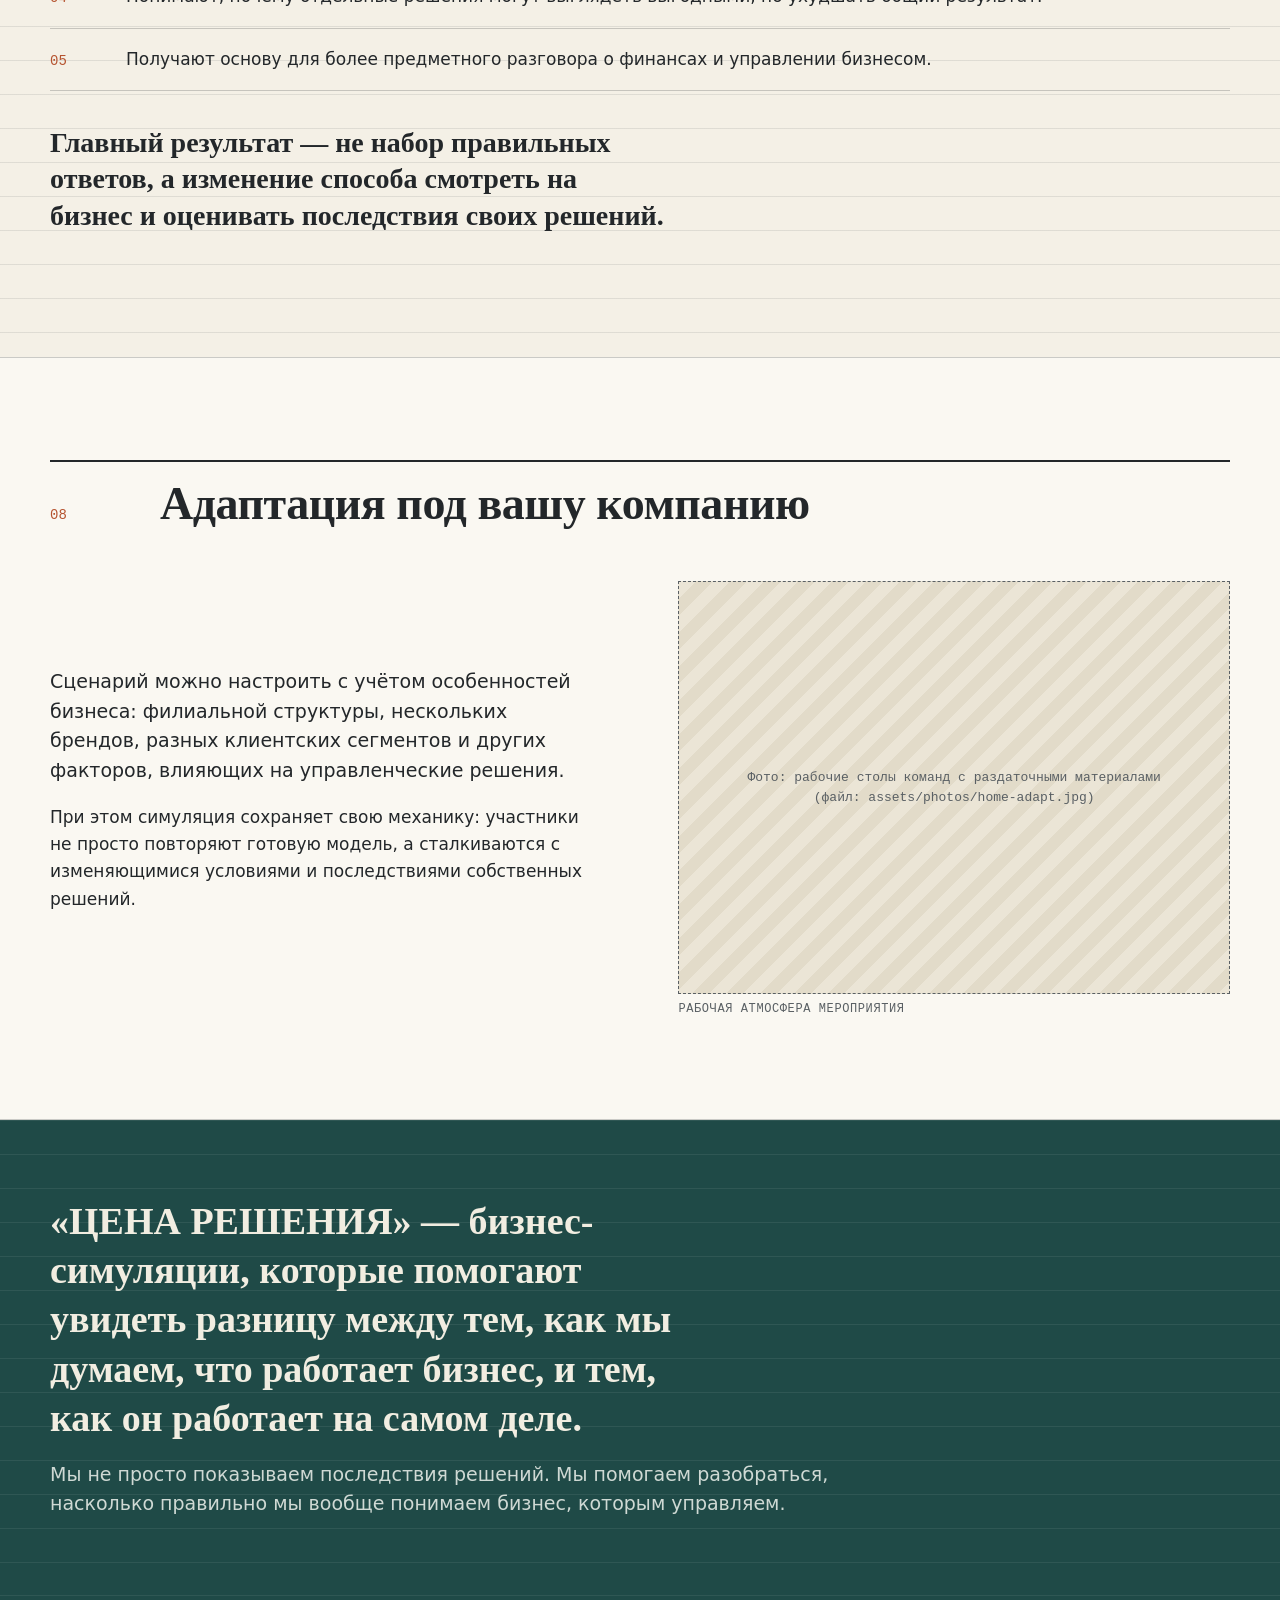
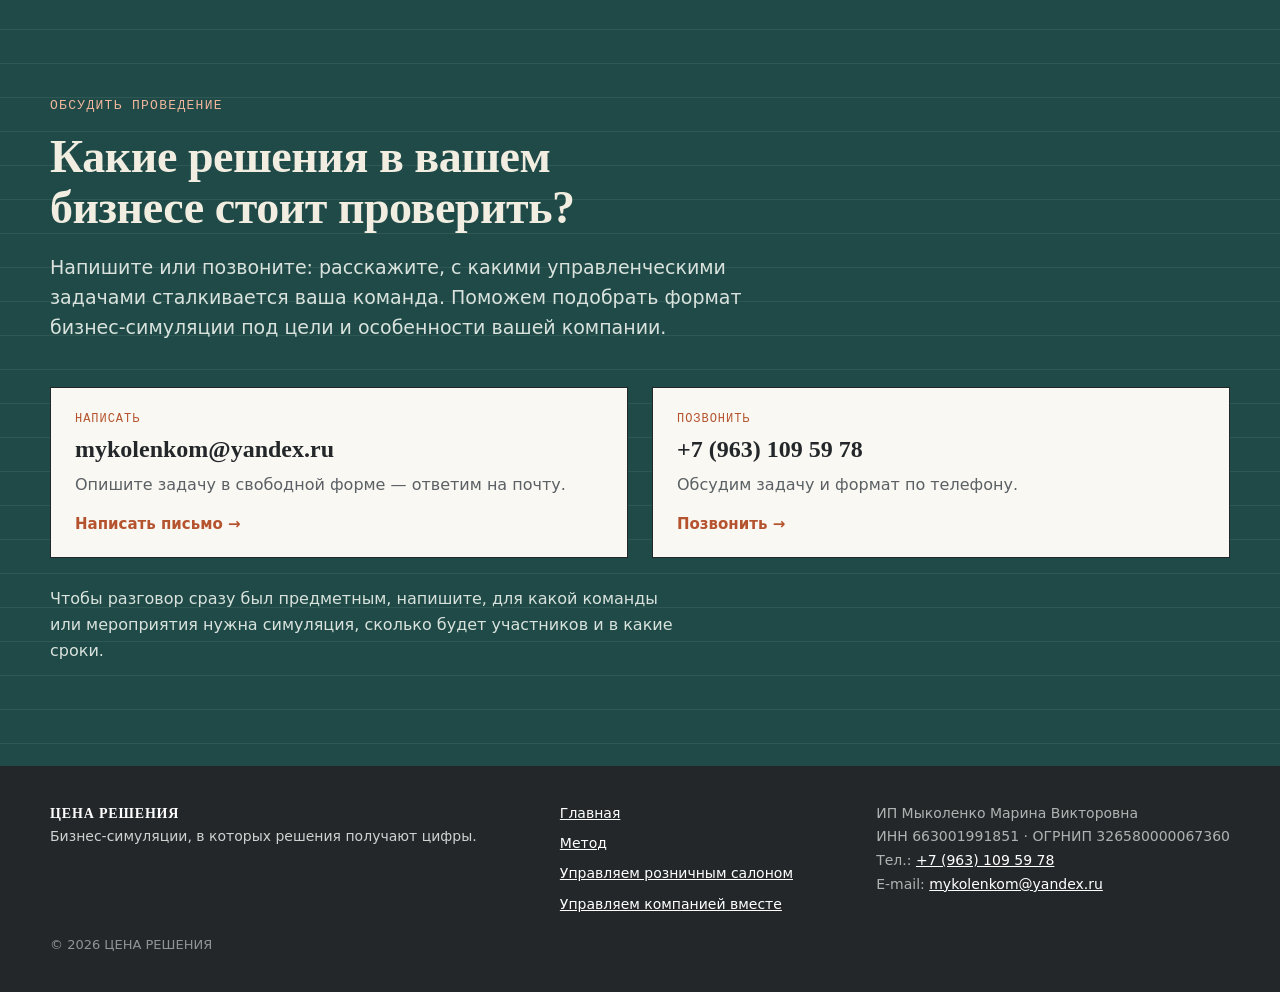
==== commit d5834ac5: "Replace contact form with write/call block; remove personal-data pages and form code; salon copy edi" ====
--- a/index.html
+++ b/index.html
@@ -11,7 +11,7 @@
 <meta property="og:description" content="Бизнес-симуляции для бизнеса и отраслевых мероприятий: проверьте привычные представления о цифрах бизнеса на практике — принимайте решения, считайте результат и анализируйте последствия.">
 <meta property="og:locale" content="ru_RU">
 <link rel="icon" type="image/svg+xml" href="assets/favicon.svg">
-<link rel="stylesheet" href="styles.css?v=20261112b">
+<link rel="stylesheet" href="styles.css?v=20261112c">
 <noscript><style>.reveal{opacity:1;transform:none}</style></noscript>
 </head>
 <body>
@@ -84,12 +84,12 @@
   <div class="wrap">
     <div class="sec-head reveal"><span class="sec-num">02</span><h2>Знакомые финансовые слова ещё не означают, что мы одинаково понимаем, что за ними стоит.</h2></div>
     <div class="reveal" style="max-width:74ch">
-      <p style="font-size:19px">Мы привыкли оперировать показателями бизнеса: считаем выручку, обсуждаем прибыль, планируем расходы, оцениваем скидки и закупки.</p>
+      <p class="intro">Мы привыкли оперировать показателями бизнеса: считаем выручку, обсуждаем прибыль, планируем расходы, оцениваем скидки и закупки.</p>
       <p><b>Но на практике часто оказывается, что:</b></p>
     </div>
-<ul class="rows reveal"><li><span class="n">▪</span><div><b style="font:500 18px/1.45 var(--sans)">Заказ принимают за выручку, а поступление денег — за заработанный результат.</b></div></li><li><span class="n">▪</span><div><b style="font:500 18px/1.45 var(--sans)">Расходы относят не к тому периоду или не к той категории.</b></div></li><li><span class="n">▪</span><div><b style="font:500 18px/1.45 var(--sans)">Наценку путают с маржой.</b></div></li><li><span class="n">▪</span><div><b style="font:500 18px/1.45 var(--sans)">Прибыль считают деньгами, которые можно забрать из бизнеса.</b></div></li><li><span class="n">▪</span><div><b style="font:500 18px/1.45 var(--sans)">Не замечают, как одно управленческое решение меняет сразу несколько показателей.</b></div></li></ul>
+<ul class="rows reveal plain"><li><span class="n">▪</span><div><b>Заказ принимают за выручку, а поступление денег — за заработанный результат.</b></div></li><li><span class="n">▪</span><div><b>Расходы относят не к тому периоду или не к той категории.</b></div></li><li><span class="n">▪</span><div><b>Наценку путают с маржой.</b></div></li><li><span class="n">▪</span><div><b>Прибыль считают деньгами, которые можно забрать из бизнеса.</b></div></li><li><span class="n">▪</span><div><b>Не замечают, как одно управленческое решение меняет сразу несколько показателей.</b></div></li></ul>
     <div class="reveal" style="max-width:74ch;margin-top:28px">
-      <p style="font-size:19px">В итоге собственник или руководитель может видеть цифры, но неправильно интерпретировать происходящее.</p>
+      <p class="intro">В итоге собственник или руководитель может видеть цифры, но неправильно интерпретировать происходящее.</p>
       <p class="pull">Именно этот разрыв между тем, что мы думаем о бизнесе, и тем, что показывают его показатели, становится предметом работы в бизнес-симуляции.</p>
     </div>
   </div>
@@ -122,7 +122,7 @@
     <div class="sec-head reveal"><span class="sec-num">04</span><h2>Почему недостаточно просто знать теорию?</h2></div>
     <div class="method-grid">
       <div class="reveal">
-        <p style="font-size:19px">В обычной работе мы часто действуем на основе привычных представлений. Знакомые термины, показатели и управленческие решения кажутся понятными, пока не приходится самостоятельно связывать их между собой.</p>
+        <p class="intro">В обычной работе мы часто действуем на основе привычных представлений. Знакомые термины, показатели и управленческие решения кажутся понятными, пока не приходится самостоятельно связывать их между собой.</p>
         <p class="pull">В симуляции мы меняем привычный порядок обучения.</p>
       </div>
       <ol class="axis reveal">
@@ -147,12 +147,12 @@
     <div class="sec-head reveal"><span class="sec-num">06</span><h2>Не просто принимаем решения. Разбираемся, почему получили именно такой результат.</h2></div>
     <div class="split">
       <div class="reveal">
-        <p style="font-size:19px">Участники работают с ситуациями, вводными и показателями. Решения фиксируются, результаты пересчитываются, а затем команда разбирает причинно-следственные связи.</p>
+        <p class="intro">Участники работают с ситуациями, вводными и показателями. Решения фиксируются, результаты пересчитываются, а затем команда разбирает причинно-следственные связи.</p>
         <p>В зависимости от сценария в работе появляются выручка, маржинальный доход, постоянные и переменные расходы, прибыль, денежный поток и баланс.</p>
       </div>
       <div class="ledger reveal" aria-label="Фрагмент учебной аналитики">
         <div class="ledger-cap"><span>Фрагмент учебной аналитики</span></div>
-        <h3 style="font-size:20px;margin:6px 0 18px">Как изменение скидки влияет на прибыль</h3>
+        <h3 style="margin:6px 0 18px">Как изменение скидки влияет на прибыль</h3>
         <div class="bar"><span>До скидки</span><i style="width:100%"></i><b>260 тыс. ₽</b></div>
         <div class="bar alt"><span>После скидки 10%</span><i style="width:61.5%"></i><b>160 тыс. ₽</b></div>
         <p class="ledger-q">Увеличение объёма продаж ещё не означает улучшения финансового результата.</p>
@@ -164,7 +164,7 @@
 <section class="">
   <div class="wrap">
     <div class="sec-head reveal"><span class="sec-num">07</span><h2>Что меняется после симуляции</h2></div>
-<ul class="rows reveal"><li><span class="n">01</span><div><b>Участники обнаруживают, где привычное понимание финансовых показателей расходится с их реальным экономическим смыслом.</b></div></li><li><span class="n">02</span><div><b>Начинают различать выручку, прибыль, денежный поток и активы.</b></div></li><li><span class="n">03</span><div><b>Видят, как ошибки в классификации доходов и расходов искажают картину бизнеса.</b></div></li><li><span class="n">04</span><div><b>Понимают, почему отдельные решения могут выглядеть выгодными, но ухудшать общий результат.</b></div></li><li><span class="n">05</span><div><b>Получают основу для более предметного разговора о финансах и управлении бизнесом.</b></div></li></ul>
+<ul class="rows reveal plain"><li><span class="n">01</span><div><b>Участники обнаруживают, где привычное понимание финансовых показателей расходится с их реальным экономическим смыслом.</b></div></li><li><span class="n">02</span><div><b>Начинают различать выручку, прибыль, денежный поток и активы.</b></div></li><li><span class="n">03</span><div><b>Видят, как ошибки в классификации доходов и расходов искажают картину бизнеса.</b></div></li><li><span class="n">04</span><div><b>Понимают, почему отдельные решения могут выглядеть выгодными, но ухудшать общий результат.</b></div></li><li><span class="n">05</span><div><b>Получают основу для более предметного разговора о финансах и управлении бизнесом.</b></div></li></ul>
     <p class="pull reveal" style="margin-top:34px;max-width:44ch">Главный результат — не набор правильных ответов, а изменение способа смотреть на бизнес и оценивать последствия своих решений.</p>
   </div>
 </section>
@@ -173,76 +173,28 @@
     <div class="sec-head reveal"><span class="sec-num">08</span><h2>Адаптация под вашу компанию</h2></div>
     <div class="split">
       <div class="reveal">
-        <p style="font-size:19px">Сценарий можно настроить с учётом особенностей бизнеса: филиальной структуры, нескольких брендов, разных клиентских сегментов и других факторов, влияющих на управленческие решения.</p>
+        <p class="intro">Сценарий можно настроить с учётом особенностей бизнеса: филиальной структуры, нескольких брендов, разных клиентских сегментов и других факторов, влияющих на управленческие решения.</p>
         <p>При этом симуляция сохраняет свою механику: участники не просто повторяют готовую модель, а сталкиваются с изменяющимися условиями и последствиями собственных решений.</p>
       </div>
-      <figure class="photo reveal"><div class="slot" role="img" aria-label="Фото: рабочие столы команд с раздаточными материалами"><span>Фото: рабочие столы команд с раздаточными материалами<br>(заменить файлом assets/…)</span></div><figcaption>Рабочая атмосфера мероприятия</figcaption></figure>
+      <figure class="photo reveal"><div class="slot" role="img" aria-label="Фото: рабочие столы команд с раздаточными материалами"><span>Фото: рабочие столы команд с раздаточными материалами<br>(файл: assets/photos/home-adapt.jpg)</span></div><figcaption>Рабочая атмосфера мероприятия</figcaption></figure>
     </div>
   </div>
 </section>
 <section class="dark band">
   <div class="wrap">
-    <p class="pull reveal" style="max-width:34ch;margin:0 0 16px;font-size:clamp(24px,3.2vw,38px)">«ЦЕНА РЕШЕНИЯ» — бизнес-симуляции, которые помогают увидеть разницу между тем, как мы думаем, что работает бизнес, и тем, как он работает на самом деле.</p>
-    <p class="reveal" style="max-width:62ch;margin:0;color:#cfd9d4;font-size:19px">Мы не просто показываем последствия решений. Мы помогаем разобраться, насколько правильно мы вообще понимаем бизнес, которым управляем.</p>
+    <p class="pull big reveal" style="max-width:34ch;margin:0 0 16px">«ЦЕНА РЕШЕНИЯ» — бизнес-симуляции, которые помогают увидеть разницу между тем, как мы думаем, что работает бизнес, и тем, как он работает на самом деле.</p>
+    <p class="reveal intro" style="margin:0;color:#cfd9d4">Мы не просто показываем последствия решений. Мы помогаем разобраться, насколько правильно мы вообще понимаем бизнес, которым управляем.</p>
   </div>
 </section>
 <section class="contact" id="contact">
-  <div class="wrap contact-grid">
+  <div class="wrap">
     <div class="reveal">
       <span class="eyebrow" style="color:#f0b79d">Обсудить проведение</span>
       <h2>Какие решения в вашем бизнесе стоит проверить?</h2>
-      <p class="lead">Расскажите, с какими управленческими задачами сталкивается ваша команда. Поможем подобрать формат бизнес-симуляции под цели и особенности вашей компании.</p>
-    </div>
-    <form id="contact-form" class="reveal" novalidate data-format="Хочу обсудить другой формат" data-consent-version="1.0 от 12.11.2026">
-      <label for="name">Имя</label>
-      <input id="name" name="name" autocomplete="name" maxlength="60" required aria-required="true" aria-describedby="name-error">
-      <small class="field-error" id="name-error" aria-live="polite"></small>
-
-      <div class="channel" role="radiogroup" aria-labelledby="channel-label">
-        <span class="lbl" id="channel-label">Способ связи</span>
-        <label class="chip"><input type="radio" name="channel" value="email" checked><span>Электронная почта</span></label>
-        <label class="chip"><input type="radio" name="channel" value="max"><span>MAX</span></label>
-      </div>
-
-      <label for="contact-way" id="contact-label">E-mail</label>
-      <input id="contact-way" name="contact" type="text" autocomplete="email" inputmode="email" maxlength="120" required aria-required="true" aria-describedby="contact-error contact-hint">
-      <small class="hint" id="contact-hint"></small>
-      <small class="field-error" id="contact-error" aria-live="polite"></small>
-      <a class="max-link" id="max-link" hidden target="_blank" rel="noopener">Открыть чат в MAX →</a>
-
-      <label for="company">Компания <span class="opt">(необязательно)</span></label>
-      <input id="company" name="company" autocomplete="organization" maxlength="100" aria-describedby="company-error">
-      <small class="field-error" id="company-error" aria-live="polite"></small>
-
-      <label for="position">Должность <span class="opt">(необязательно)</span></label>
-      <input id="position" name="position" autocomplete="organization-title" maxlength="80" aria-describedby="position-error">
-      <small class="field-error" id="position-error" aria-live="polite"></small>
-
-      <label for="format">Интересующий формат</label>
-      <select id="format" name="format">
-        <option>Управляем розничным салоном</option>
-        <option>Управляем компанией вместе</option>
-        <option>Хочу обсудить другой формат</option>
-      </select>
-
-      <label for="message">Комментарий / задача <span class="opt">(необязательно)</span></label>
-      <textarea id="message" name="message" rows="5" maxlength="1000" aria-describedby="message-count message-error"></textarea>
-      <div class="count"><span id="message-count">0 / 1000</span></div>
-      <small class="field-error" id="message-error" aria-live="polite"></small>
-
-      <input class="hp" type="text" name="website" tabindex="-1" autocomplete="off" aria-hidden="true">
-
-      <label class="consent" for="consent">
-        <input type="checkbox" id="consent" name="consent" aria-describedby="consent-error">
-        <span class="box" aria-hidden="true"></span>
-        <span class="ctext">Даю согласие на обработку персональных данных</span>
-      </label>
-      <p class="policy-link"><a href="consent.html" target="_blank" rel="noopener">Текст согласия</a> · <a href="privacy.html" target="_blank" rel="noopener">Политика обработки персональных данных</a></p>
-      <small class="field-error" id="consent-error" aria-live="polite"></small>
-
-      <button class="btn" type="submit" id="submit-btn">Отправить заявку <span aria-hidden="true">→</span></button>
-      <p class="form-note" id="form-note" role="status" aria-live="polite"></p>
-    </form>
+      <p class="lead">Напишите или позвоните: расскажите, с какими управленческими задачами сталкивается ваша команда. Поможем подобрать формат бизнес-симуляции под цели и особенности вашей компании.</p>
+    </div>
+    <div class="contact-cards reveal"><a class="ccard" href="mailto:mykolenkom@yandex.ru?subject=%D0%9E%D0%B1%D1%81%D1%83%D0%B4%D0%B8%D1%82%D1%8C%20%D0%BF%D1%80%D0%BE%D0%B2%D0%B5%D0%B4%D0%B5%D0%BD%D0%B8%D0%B5%20%D0%B1%D0%B8%D0%B7%D0%BD%D0%B5%D1%81-%D1%81%D0%B8%D0%BC%D1%83%D0%BB%D1%8F%D1%86%D0%B8%D0%B8" data-goal="cta_email"><span class="ctag">Написать</span><b>mykolenkom@yandex.ru</b><span class="cd">Опишите задачу в свободной форме — ответим на почту.</span><span class="go">Написать письмо →</span></a><a class="ccard" href="tel:+79631095978" data-goal="cta_phone"><span class="ctag">Позвонить</span><b>+7 (963) 109 59 78</b><span class="cd">Обсудим задачу и формат по телефону.</span><span class="go">Позвонить →</span></a></div>
+    <p class="contact-note reveal">Чтобы разговор сразу был предметным, напишите, для какой команды или мероприятия нужна симуляция, сколько будет участников и в какие сроки.</p>
   </div>
 </section>
 </main>
@@ -252,15 +204,13 @@
     <nav aria-label="Нижняя навигация">
       <a href="index.html">Главная</a>
       <a href="index.html#method">Метод</a>
-      <a href="salon.html">Розничный салон</a>
-      <a href="company.html">Компания вместе</a>
-      <a href="privacy.html">Политика обработки персональных данных</a>
-      <a href="consent.html">Согласие на обработку данных</a>
+      <a href="salon.html">Управляем розничным салоном</a>
+      <a href="company.html">Управляем компанией вместе</a>
     </nav>
-    <div class="req">ИП Мыколенко Марина Викторовна<br>ИНН 663001991851 · ОГРНИП 326580000067360<br><a href="mailto:mykolenkom@yandex.ru">mykolenkom@yandex.ru</a></div>
-    <small>© <span id="year">2026</span> ЦЕНА РЕШЕНИЯ</small>
+    <div class="req">ИП Мыколенко Марина Викторовна<br>ИНН 663001991851 · ОГРНИП 326580000067360<br>Тел.: <a href="tel:+79631095978">+7 (963) 109 59 78</a><br>E-mail: <a href="mailto:mykolenkom@yandex.ru">mykolenkom@yandex.ru</a></div>
+    <small class="copy">© <span id="year">2026</span> ЦЕНА РЕШЕНИЯ</small>
   </div>
 </footer>
-<script src="script.js?v=20261112b" defer></script>
+<script src="script.js?v=20261112c" defer></script>
 </body>
 </html>
--- a/styles.css
+++ b/styles.css
@@ -8,34 +8,46 @@
   --teal: #1f4a47;
   --teal-2: #2c625e;
   --terra: #b5532f;
-  --terra-soft: #e9cfc2;
   --line: rgba(35, 39, 42, .22);
   --line-soft: rgba(35, 39, 42, .1);
-  --serif: "Literata", "Georgia", "Times New Roman", serif;
-  --sans: "IBM Plex Sans", "Segoe UI", system-ui, sans-serif;
-  --mono: "IBM Plex Mono", ui-monospace, "SFMono-Regular", Menlo, monospace;
+  --serif: Georgia, "Times New Roman", serif;
+  --sans: "Segoe UI", system-ui, -apple-system, Roboto, "Helvetica Neue", Arial, sans-serif;
+  --mono: ui-monospace, "SFMono-Regular", Menlo, Consolas, monospace;
   --wrap: 1180px;
   --gutter: clamp(18px, 4vw, 40px);
+  /* Единая шкала текста */
+  --fs-intro: 19px;   /* вводные абзацы разделов */
+  --fs-body: 17px;    /* основной текст и списки */
+  --fs-sm: 16px;      /* описания в карточках, плитках, строках */
+  --fs-note: 13px;    /* подписи к примерам */
 }
 *, *::before, *::after { box-sizing: border-box; }
 html { scroll-behavior: smooth; scroll-padding-top: 84px; -webkit-text-size-adjust: 100%; }
 body {
   margin: 0; background: var(--milk); color: var(--graphite);
-  font: 400 17px/1.6 var(--sans); overflow-x: hidden;
+  font: 400 var(--fs-body)/1.6 var(--sans); overflow-x: hidden;
   background-image: linear-gradient(var(--line-soft) 1px, transparent 1px);
   background-size: 100% 34px;
 }
 img, svg { max-width: 100%; display: block; }
 a { color: inherit; }
 h1, h2, h3 { font-family: var(--serif); font-weight: 600; line-height: 1.12; margin: 0; letter-spacing: -.01em; }
-h1 { font-size: clamp(38px, 6.4vw, 78px); }
+h1 { font-size: clamp(32px, 4.4vw, 56px); line-height: 1.15; }
 h2 { font-size: clamp(28px, 4vw, 46px); }
-h3 { font-size: clamp(19px, 2vw, 23px); line-height: 1.25; }
+h3 { font-size: clamp(19px, 2vw, 22px); line-height: 1.25; }
 p { margin: 0 0 1em; }
+main p { max-width: 70ch; }
 .wrap { width: min(var(--wrap), 100% - 2 * var(--gutter)); margin-inline: auto; }
 .mono { font-family: var(--mono); }
 .skip { position: absolute; left: -999px; top: 8px; background: var(--graphite); color: #fff; padding: 8px 14px; z-index: 100; }
 .skip:focus { left: 8px; }
+.sr { position: absolute; width: 1px; height: 1px; overflow: hidden; clip: rect(0 0 0 0); }
+
+/* ---------- Типографика: единые классы ---------- */
+.intro { font-size: var(--fs-intro); line-height: 1.55; }
+.pull { font: 600 clamp(22px, 2.6vw, 28px)/1.3 var(--serif); margin: 0 0 20px; }
+.pull.big { font-size: clamp(24px, 3.2vw, 38px); }
+.eyebrow { font: 500 13px var(--mono); letter-spacing: .1em; text-transform: uppercase; color: var(--teal); margin-bottom: 18px; display: block; }
 
 /* ---------- Шапка ---------- */
 .site-header { position: sticky; top: 0; z-index: 50; background: rgba(244, 240, 230, .97); border-bottom: 1px solid var(--line); }
@@ -52,7 +64,6 @@
 /* ---------- Кнопки ---------- */
 .btn { display: inline-flex; align-items: center; gap: 10px; background: var(--terra); color: #fff; text-decoration: none; border: 0; padding: 15px 26px; font: 600 16px/1 var(--sans); cursor: pointer; transition: background .2s, transform .2s; }
 .btn:hover { background: #9a4325; transform: translateY(-1px); }
-.btn:disabled { background: #b9b3a5; cursor: not-allowed; transform: none; }
 .btn-ghost { background: transparent; color: var(--graphite); box-shadow: inset 0 0 0 1.5px var(--graphite); }
 .btn-ghost:hover { background: var(--graphite); color: #fff; }
 :focus-visible { outline: 3px solid var(--terra); outline-offset: 3px; }
@@ -61,24 +72,26 @@
 section { padding: clamp(56px, 8vw, 104px) 0; }
 .sec-head { display: grid; grid-template-columns: 90px 1fr; gap: 20px; align-items: baseline; margin-bottom: clamp(28px, 4vw, 52px); border-top: 2px solid var(--graphite); padding-top: 16px; }
 .sec-num { font: 500 14px var(--mono); color: var(--terra); }
-.sec-head p { grid-column: 2; max-width: 62ch; color: var(--graphite-soft); margin: 14px 0 0; font-size: 18px; }
+.sec-head p { grid-column: 2; max-width: 62ch; color: var(--graphite-soft); margin: 14px 0 0; font-size: var(--fs-intro); }
 .dark { background: var(--teal); color: #f1ede1; background-image: linear-gradient(rgba(255,255,255,.07) 1px, transparent 1px); background-size: 100% 34px; }
 .dark .sec-head { border-top-color: #f1ede1; }
 .dark .sec-num { color: #f0b79d; }
 .dark .sec-head p { color: #cfd9d4; }
 .paper { background: var(--paper); border-block: 1px solid var(--line); background-image: none; }
-.eyebrow { font: 500 13px var(--mono); letter-spacing: .1em; text-transform: uppercase; color: var(--teal); margin-bottom: 18px; display: block; }
-
-/* ---------- Hero ---------- */
+.band { padding: clamp(44px, 6vw, 80px) 0; }
+
+/* ---------- Первый экран ---------- */
 .hero { padding: clamp(40px, 6vw, 84px) 0 clamp(56px, 7vw, 96px); }
 .hero-grid { display: grid; grid-template-columns: 1.15fr .85fr; gap: clamp(28px, 5vw, 72px); align-items: center; }
 .hero h1 em { font-style: normal; color: var(--terra); }
-.lead { font-size: clamp(18px, 2vw, 21px); max-width: 52ch; margin: 26px 0 32px; color: #343a3d; }
-.hero-actions { display: flex; flex-wrap: wrap; gap: 14px; }
-.hero-facts { display: flex; flex-wrap: wrap; gap: 10px 28px; margin: 34px 0 0; padding: 0; list-style: none; font: 500 14px var(--mono); color: var(--graphite-soft); }
+.hero-copy p { color: #343a3d; margin: 0 0 14px; }
+.hero-copy .lead { font-size: clamp(18px, 2vw, 21px); margin: 22px 0 14px; }
+.hero-q { font: 600 clamp(24px, 3vw, 32px)/1.25 var(--serif); margin: 22px 0 16px; max-width: 30ch; }
+.hero-copy .hero-q { color: var(--graphite); }
+.flow { font-size: 14px; letter-spacing: .08em; color: var(--teal); margin: 22px 0 26px; line-height: 1.7; }
+.hero-actions { display: flex; flex-wrap: wrap; gap: 14px; margin-top: 24px; }
+.hero-facts { display: flex; flex-wrap: wrap; gap: 10px 28px; margin: 30px 0 0; padding: 0; list-style: none; font: 500 14px var(--mono); color: var(--graphite-soft); }
 .hero-facts li::before { content: "▪ "; color: var(--terra); }
-.chips { display: flex; flex-wrap: wrap; gap: 8px; margin: 22px 0 0; padding: 0; list-style: none; }
-.chips li { font: 500 13px var(--mono); border: 1px solid var(--graphite); padding: 6px 12px; }
 
 /* ---------- Ведомость (план/факт) ---------- */
 .ledger { background: var(--paper); border: 1.5px solid var(--graphite); box-shadow: 8px 8px 0 var(--teal); padding: 22px 22px 16px; position: relative; }
@@ -90,110 +103,110 @@
 .ledger tr.total td, .table tr.total td { font-weight: 600; border-bottom: 3px double var(--graphite); }
 .neg { color: var(--terra); font-weight: 600; }
 .pos { color: var(--teal-2); font-weight: 600; }
-.ledger-note { font-size: 13px; color: var(--graphite-soft); margin: 12px 0 0; }
+.ledger-q { font: 600 var(--fs-body)/1.35 var(--serif); margin: 16px 0 4px; }
+.ledger-note { font-size: var(--fs-note); color: var(--graphite-soft); margin: 12px 0 0; }
 .stamp { position: absolute; right: -14px; top: -16px; background: var(--terra); color: #fff; font: 600 12px/1.25 var(--mono); padding: 9px 12px; transform: rotate(3deg); text-transform: uppercase; letter-spacing: .05em; }
 .table-wrap { overflow-x: auto; -webkit-overflow-scrolling: touch; }
 .table-wrap .table { min-width: 460px; }
+.table-wrap .table.table-text { min-width: 0; }
+.table.table-text th, .table.table-text td { text-align: left; font-family: var(--sans); vertical-align: top; padding: 13px 12px; font-size: var(--fs-sm); }
+.table.table-text td:first-child { font-weight: 600; width: 32%; }
 .big-fig { display: flex; flex-wrap: wrap; gap: 10px 36px; margin: 22px 0 6px; }
 .big-fig div { font: 500 12px var(--mono); color: var(--graphite-soft); text-transform: uppercase; letter-spacing: .06em; }
 .big-fig b { display: block; font: 600 clamp(34px, 5vw, 54px)/1.05 var(--serif); color: var(--graphite); letter-spacing: -.02em; text-transform: none; }
-.big-fig b.neg { color: var(--terra); }
+.bar { display: grid; grid-template-columns: 130px 1fr auto; gap: 12px; align-items: center; margin: 10px 0; font: 500 13px var(--mono); }
+.bar i { display: block; height: 26px; background: var(--teal); }
+.bar.alt i { background: var(--terra); }
+.bar b { font-weight: 600; white-space: nowrap; }
 
 /* ---------- Ось «Ход» ---------- */
-.axis { list-style: none; margin: 0; padding: 0 0 0 0; position: relative; counter-reset: step; }
+.axis { list-style: none; margin: 0; padding: 0; position: relative; counter-reset: step; }
 .axis::before { content: ""; position: absolute; left: 21px; top: 8px; bottom: 8px; width: 2px; background: var(--line); }
 .axis li { position: relative; padding: 0 0 34px 72px; counter-increment: step; }
 .axis li:last-child { padding-bottom: 0; }
 .axis li::before { content: counter(step); position: absolute; left: 0; top: 0; width: 44px; height: 44px; border-radius: 50%; background: var(--milk); border: 2px solid var(--graphite); display: grid; place-items: center; font: 600 16px var(--mono); transition: background .3s, color .3s, border-color .3s; }
 .axis li.on::before { background: var(--terra); border-color: var(--terra); color: #fff; }
 .axis h3 { margin: 4px 0 6px; }
-.axis p { margin: 0; max-width: 56ch; color: var(--graphite-soft); }
-.dark .axis::before { background: rgba(255,255,255,.25); }
-.method-grid > *, .split > *, .hero-grid > *, .contact-grid > * { min-width: 0; }
-.method-grid { display: grid; grid-template-columns: 1fr 1fr; gap: clamp(28px, 6vw, 80px); align-items: start; }
-.contrast { border: 1.5px solid var(--graphite); background: var(--paper); }
-.contrast div { padding: 20px 22px; border-bottom: 1px solid var(--line); }
-.contrast div:last-child { border-bottom: 0; background: var(--teal); color: #f1ede1; }
-.contrast b { font: 600 13px var(--mono); text-transform: uppercase; letter-spacing: .08em; display: block; margin-bottom: 4px; }
-.contrast span { font-size: 17px; }
-
-/* ---------- Карточки ---------- */
+.axis p { margin: 0; max-width: 56ch; color: var(--graphite-soft); font-size: var(--fs-sm); }
+.method-grid, .split { display: grid; grid-template-columns: 1fr 1fr; gap: clamp(28px, 6vw, 80px); }
+.method-grid { align-items: start; }
+.split { align-items: center; }
+.method-grid > *, .split > *, .hero-grid > * { min-width: 0; }
+
+/* ---------- Карточки и плитки ---------- */
 .cards-2 { display: grid; grid-template-columns: 1fr 1fr; gap: clamp(18px, 3vw, 36px); }
 .card { background: var(--paper); border: 1.5px solid var(--graphite); padding: clamp(22px, 3vw, 36px); display: flex; flex-direction: column; gap: 14px; position: relative; }
 .card .tag { font: 500 12px var(--mono); letter-spacing: .08em; text-transform: uppercase; color: var(--terra); }
-.card p { color: var(--graphite-soft); margin: 0; }
+.card p { color: var(--graphite-soft); margin: 0; font-size: var(--fs-sm); }
 .card .meta { display: flex; flex-wrap: wrap; gap: 8px 20px; font: 500 14px var(--mono); margin: 4px 0 10px; }
 .card .btn { align-self: flex-start; margin-top: auto; }
 .card:hover { box-shadow: 8px 8px 0 var(--teal); transform: translate(-3px, -3px); transition: .2s; }
-
-/* ---------- Строки-ситуации ---------- */
-.rows { list-style: none; margin: 0; padding: 0; border-top: 1.5px solid var(--graphite); }
-.rows li { display: grid; grid-template-columns: 56px 1fr; gap: 12px 20px; padding: 20px 0; border-bottom: 1px solid var(--line); align-items: baseline; }
-.rows .n { font: 500 14px var(--mono); color: var(--terra); }
-.rows b { font: 600 clamp(19px, 2.2vw, 24px)/1.25 var(--serif); display: block; }
-.rows span.d { display: block; color: var(--graphite-soft); margin-top: 4px; }
-.dark .rows { border-top-color: #f1ede1; }
-.dark .rows li { border-bottom-color: rgba(255,255,255,.22); }
-.dark .rows .n { color: #f0b79d; }
-.dark .rows span.d { color: #cfd9d4; }
-.cols-2 { display: grid; grid-template-columns: 1fr 1fr; gap: 0 clamp(24px, 5vw, 64px); }
-.cols-2 > .rows:nth-child(2) { border-top-color: transparent; }
 .grid-3 { display: grid; grid-template-columns: repeat(3, 1fr); gap: clamp(16px, 2.4vw, 28px); }
 .grid-4 { display: grid; grid-template-columns: repeat(4, 1fr); gap: clamp(14px, 2vw, 24px); }
 .tile { border-top: 3px solid var(--graphite); padding-top: 14px; }
 .tile h3 { margin-bottom: 8px; }
-.tile p { color: var(--graphite-soft); margin: 0; font-size: 16px; }
+.tile p { color: var(--graphite-soft); margin: 0; font-size: var(--fs-sm); }
+.role { background: var(--paper); border: 1.5px solid var(--graphite); padding: 20px; }
+.role h3 { margin: 0 0 8px; }
+.role p { margin: 0; color: var(--graphite-soft); font-size: var(--fs-sm); }
+.note-box { border-left: 4px solid var(--terra); background: var(--paper); padding: 14px 18px; font-size: var(--fs-sm); color: var(--graphite-soft); margin-top: 24px; }
+
+/* ---------- Строки-списки ---------- */
+.rows { list-style: none; margin: 0; padding: 0; border-top: 1.5px solid var(--graphite); }
+.rows li { display: grid; grid-template-columns: 56px 1fr; gap: 12px 20px; padding: 18px 0; border-bottom: 1px solid var(--line); align-items: baseline; }
+.rows .n { font: 500 14px var(--mono); color: var(--terra); }
+.rows b { font: 600 clamp(19px, 2vw, 22px)/1.25 var(--serif); display: block; }
+.rows .d { display: block; color: var(--graphite-soft); margin-top: 4px; font-size: var(--fs-sm); }
+.rows.plain b { font: 500 var(--fs-body)/1.5 var(--sans); }
+.cols-2 { display: grid; grid-template-columns: 1fr 1fr; gap: 0 clamp(24px, 5vw, 64px); }
+.cols-2 > .rows:nth-child(2) { border-top-color: transparent; }
+.dark .rows { border-top-color: #f1ede1; }
+.dark .rows li { border-bottom-color: rgba(255,255,255,.22); }
+.dark .rows .n { color: #f0b79d; }
+.dark .rows .d { color: #cfd9d4; }
 .dark .tile { border-top-color: #f0b79d; }
 .dark .tile p { color: #cfd9d4; }
-.role { background: var(--paper); border: 1.5px solid var(--graphite); padding: 20px; }
-.role .tag { font: 500 12px var(--mono); color: var(--terra); letter-spacing: .08em; text-transform: uppercase; }
-.role h3 { margin: 6px 0 8px; }
-.role p { margin: 0; color: var(--graphite-soft); font-size: 16px; }
-.split { display: grid; grid-template-columns: 1fr 1fr; gap: clamp(28px, 6vw, 80px); align-items: center; }
-
-/* ---------- Фото-слоты ---------- */
+
+/* ---------- Фото ---------- */
 .photo { margin: 0; }
 .photo .slot { aspect-ratio: 4 / 3; background: repeating-linear-gradient(135deg, var(--milk-2) 0 12px, #e2dbc9 12px 24px); border: 1.5px dashed var(--graphite-soft); display: grid; place-items: center; text-align: center; padding: 18px; font: 500 13px/1.5 var(--mono); color: var(--graphite-soft); }
-.photo img { width: 100%; height: auto; }
+.photo img { width: 100%; height: auto; aspect-ratio: 4 / 3; object-fit: cover; border: 1.5px solid var(--graphite); }
 .photo figcaption { font: 500 12px var(--mono); color: var(--graphite-soft); margin-top: 8px; text-transform: uppercase; letter-spacing: .05em; }
-.photo.wide .slot { aspect-ratio: 16 / 10; }
-
-/* ---------- FAQ ---------- */
+.photo.wide .slot, .photo.wide img { aspect-ratio: 16 / 10; }
+
+/* ---------- FAQ и организация ---------- */
 .faq details { border-bottom: 1px solid var(--line); padding: 4px 0; }
 .faq details:first-child { border-top: 1.5px solid var(--graphite); }
 .faq summary { cursor: pointer; list-style: none; padding: 18px 40px 18px 0; font: 600 clamp(18px, 2vw, 21px)/1.3 var(--serif); position: relative; }
 .faq summary::-webkit-details-marker { display: none; }
 .faq summary::after { content: "+"; position: absolute; right: 4px; top: 14px; font: 400 28px var(--mono); color: var(--terra); }
 .faq details[open] summary::after { content: "–"; }
-.faq details p { color: var(--graphite-soft); max-width: 68ch; padding-bottom: 14px; margin: 0; }
+.faq details p { color: var(--graphite-soft); padding-bottom: 14px; margin: 0; }
 .org { display: flex; flex-wrap: wrap; gap: 28px 56px; margin-bottom: 36px; }
 .org div { font: 500 12px var(--mono); text-transform: uppercase; letter-spacing: .06em; color: var(--graphite-soft); }
-.org b { display: block; font: 600 clamp(38px, 6vw, 64px)/1 var(--serif); color: var(--graphite); text-transform: none; letter-spacing: -.02em; }
-.note-box { border-left: 4px solid var(--terra); background: var(--paper); padding: 14px 18px; font-size: 16px; color: var(--graphite-soft); margin-top: 24px; }
-
-/* ---------- Форма ---------- */
+.org b { display: block; font: 600 clamp(34px, 5vw, 56px)/1 var(--serif); color: var(--graphite); text-transform: none; letter-spacing: -.02em; }
+
+/* ---------- Как обратиться ---------- */
 .contact { background: var(--teal); color: #f1ede1; background-image: linear-gradient(rgba(255,255,255,.07) 1px, transparent 1px); background-size: 100% 34px; }
-.contact-grid { display: grid; grid-template-columns: .9fr 1.1fr; gap: clamp(28px, 6vw, 80px); align-items: start; }
-.contact h2 { margin-bottom: 18px; }
-.contact .lead { color: #d9e2dd; margin-bottom: 0; }
-form { background: var(--paper); color: var(--graphite); padding: clamp(20px, 3vw, 34px); border: 1.5px solid var(--graphite); box-shadow: 8px 8px 0 rgba(0,0,0,.28); display: grid; grid-template-columns: minmax(0, 1fr); gap: 4px; min-width: 0; }
-label { font: 600 14px var(--sans); margin-top: 12px; }
-label .opt { font-weight: 400; color: var(--graphite-soft); }
-input, select, textarea { width: 100%; min-width: 0; max-width: 100%; font: 400 16px var(--sans); padding: 12px 13px; border: 1.5px solid var(--graphite-soft); background: #fff; color: var(--graphite); border-radius: 0; }
-input:focus, select:focus, textarea:focus { outline: 3px solid var(--terra-soft); border-color: var(--terra); }
-.field-error { color: var(--terra); font-size: 13px; min-height: 0; }
-.invalid { border-color: var(--terra); }
-form .btn { justify-content: center; margin-top: 10px; }
-.form-note { font-size: 14px; color: var(--graphite-soft); margin: 8px 0 0; min-height: 1.5em; }
-.form-note.ok { color: var(--teal-2); font-weight: 600; }
-.form-note.err { color: var(--terra); }
-.hp { position: absolute; left: -9999px; }
+.contact h2 { margin-bottom: 18px; max-width: 24ch; }
+.contact .lead { font-size: var(--fs-intro); color: #d9e2dd; margin: 0 0 clamp(28px, 4vw, 44px); max-width: 62ch; }
+.contact-cards { display: grid; grid-template-columns: repeat(auto-fit, minmax(260px, 1fr)); gap: clamp(14px, 2vw, 24px); }
+.ccard { display: flex; flex-direction: column; gap: 8px; background: var(--paper); color: var(--graphite); border: 1.5px solid var(--graphite); padding: 24px; text-decoration: none; transition: box-shadow .2s, transform .2s; }
+.ccard:hover { box-shadow: 8px 8px 0 rgba(0, 0, 0, .3); transform: translate(-3px, -3px); }
+.ccard .ctag { font: 500 12px var(--mono); letter-spacing: .08em; text-transform: uppercase; color: var(--terra); }
+.ccard b { font: 600 clamp(20px, 2.2vw, 24px)/1.25 var(--serif); overflow-wrap: anywhere; }
+.ccard span.cd { font-size: var(--fs-sm); color: var(--graphite-soft); }
+.ccard .go { margin-top: auto; padding-top: 10px; font: 600 15px var(--sans); color: var(--terra); }
+.ccard img { width: 132px; height: 132px; margin-top: 8px; border: 1.5px solid var(--graphite); }
+.contact-note { margin: 28px 0 0; font-size: var(--fs-sm); color: #d9e2dd; max-width: 62ch; }
 
 /* ---------- Подвал ---------- */
 .footer { background: var(--graphite); color: #cfd2d1; padding: 36px 0; font-size: 14px; }
-.footer-inner { display: flex; flex-wrap: wrap; gap: 14px 40px; justify-content: space-between; align-items: center; }
+.footer-inner { display: flex; flex-wrap: wrap; gap: 20px 48px; justify-content: space-between; align-items: flex-start; }
 .footer a { color: #fff; }
-.footer nav { display: flex; flex-wrap: wrap; gap: 8px 24px; }
+.footer nav { display: flex; flex-direction: column; gap: 8px; }
+.footer .req { line-height: 1.7; color: #aeb3b2; }
+.footer .copy { width: 100%; color: #8f9594; font-size: 13px; }
 
 /* ---------- Анимация появления ---------- */
 .reveal { opacity: 0; transform: translateY(18px); transition: opacity .6s, transform .6s; }
@@ -201,14 +214,13 @@
 @media (prefers-reduced-motion: reduce) {
   html { scroll-behavior: auto; }
   .reveal { opacity: 1; transform: none; transition: none; }
-  .btn, .card { transition: none; }
+  .btn, .card, .ccard { transition: none; }
 }
 
 /* ---------- Адаптив ---------- */
 @media (max-width: 960px) {
-  .hero-grid, .method-grid, .cards-2, .split, .contact-grid, .cols-2 { grid-template-columns: 1fr; }
-  .grid-3 { grid-template-columns: 1fr 1fr; }
-  .grid-4 { grid-template-columns: 1fr 1fr; }
+  .hero-grid, .method-grid, .cards-2, .split, .cols-2 { grid-template-columns: 1fr; }
+  .grid-3, .grid-4 { grid-template-columns: 1fr 1fr; }
   .cols-2 > .rows:nth-child(2) { border-top-color: var(--graphite); }
   .stamp { right: 8px; }
 }
@@ -220,7 +232,7 @@
   .nav .btn { margin-top: 14px; justify-content: center; border: 0; }
 }
 @media (max-width: 560px) {
-  body { font-size: 16px; }
+  :root { --fs-intro: 18px; --fs-body: 16px; --fs-sm: 15px; }
   .sec-head { grid-template-columns: 1fr; gap: 6px; }
   .sec-head p { grid-column: 1; }
   .grid-3, .grid-4 { grid-template-columns: 1fr; }
@@ -232,64 +244,6 @@
   .axis li { padding-left: 60px; }
   .axis li::before { width: 38px; height: 38px; font-size: 14px; }
   .axis::before { left: 18px; }
-}
-
-/* ---------- Дополнения: цитата, строка-схема, столбики, подпись таблицы ---------- */
-.pull { font: 600 clamp(22px, 2.8vw, 30px)/1.3 var(--serif); margin: 0 0 20px; }
-.flow { font-size: 14px; letter-spacing: .08em; color: var(--teal); margin: -8px 0 28px; line-height: 1.7; }
-.bar { display: grid; grid-template-columns: 130px 1fr auto; gap: 12px; align-items: center; margin: 10px 0; font: 500 13px var(--mono); }
-.bar i { display: block; height: 26px; background: var(--teal); }
-.bar.alt i { background: var(--terra); }
-.bar b { font-weight: 600; white-space: nowrap; }
-.sr { position: absolute; width: 1px; height: 1px; overflow: hidden; clip: rect(0 0 0 0); }
-@media (max-width: 560px) { .bar { grid-template-columns: 1fr auto; } .bar span { grid-column: 1 / -1; } }
-
-/* ---------- Редакция 2: заголовки, форма, согласие, политика ---------- */
-.h1-long { font-size: clamp(32px, 4.4vw, 56px); line-height: 1.15; }
-.hero-copy p { max-width: 58ch; color: #343a3d; margin: 0 0 14px; font-size: 18px; }
-.hero-copy .lead { font-size: clamp(18px, 2vw, 21px); margin: 22px 0 14px; }
-.hero-copy .flow { color: var(--teal); margin: 22px 0 26px; }
-.hero-copy .hero-actions { margin-top: 24px; }
-.hero-q { font: 600 clamp(24px, 3vw, 34px)/1.25 var(--serif) !important; color: var(--graphite) !important; margin: 22px 0 16px !important; max-width: 30ch !important; }
-.ledger-q { font: 600 17px/1.35 var(--serif); margin: 16px 0 4px; }
-.band { padding: clamp(44px, 6vw, 80px) 0; }
-.table-wrap .table.table-text { min-width: 0; }
-.table.table-text th, .table.table-text td { text-align: left; font-family: var(--sans); vertical-align: top; padding: 13px 12px; font-size: 16px; }
-.table.table-text td:first-child { font-weight: 600; width: 32%; }
-.legal { max-width: 780px; }
-.legal h2 { font-size: 24px; margin: 38px 0 12px; }
-.legal ul, .legal ol { padding-left: 22px; margin: 0 0 1em; }
-.legal li { margin-bottom: 4px; }
-.footer .req { font-size: 13px; line-height: 1.6; color: #aeb3b2; }
-.hint { font-size: 13px; color: var(--graphite-soft); min-height: 0; }
-.hint:empty { display: none; }
-.count { display: flex; justify-content: flex-end; font: 500 12px var(--mono); color: var(--graphite-soft); margin-top: 2px; }
-.count.near { color: var(--terra); font-weight: 600; }
-.policy-link { font-size: 14px; margin: 0 0 4px 36px; }
-.max-link { font-size: 14px; margin-top: 6px; color: var(--terra); font-weight: 600; }
-.max-link[hidden] { display: none; }
-
-/* ---------- Правки: переключатели, согласие, комментарий ---------- */
-textarea { resize: vertical; min-height: 110px; max-height: 320px; height: 150px; line-height: 1.45; }
-.channel { display: flex; flex-wrap: wrap; gap: 10px; margin-top: 12px; }
-.lbl { width: 100%; font: 600 14px var(--sans); }
-label.chip { position: relative; display: inline-flex; margin: 0; cursor: pointer; }
-label.chip input { position: absolute; opacity: 0; width: 1px; height: 1px; margin: 0; padding: 0; pointer-events: none; }
-label.chip span { display: inline-flex; align-items: center; gap: 10px; padding: 11px 18px; border: 1.5px solid var(--graphite); background: #fff; font: 500 15px var(--sans); transition: background .15s, color .15s, border-color .15s; }
-label.chip span::before { content: ""; flex: 0 0 16px; width: 16px; height: 16px; border-radius: 50%; border: 2px solid var(--graphite); box-sizing: border-box; background: #fff; }
-label.chip:hover span { border-color: var(--teal); }
-label.chip input:checked + span { background: var(--teal); border-color: var(--teal); color: #fff; }
-label.chip input:checked + span::before { border-color: #fff; background: #fff; box-shadow: inset 0 0 0 3px var(--teal); }
-label.chip input:focus-visible + span { outline: 3px solid var(--terra); outline-offset: 2px; }
-label.consent { position: relative; display: flex; align-items: flex-start; gap: 12px; margin: 18px 0 6px; font: 500 15px/1.45 var(--sans); cursor: pointer; }
-label.consent input { position: absolute; opacity: 0; width: 1px; height: 1px; margin: 0; padding: 0; pointer-events: none; }
-label.consent .box { flex: 0 0 24px; width: 24px; height: 24px; margin-top: 1px; border: 1.5px solid var(--graphite); background: #fff; display: grid; place-items: center; transition: background .15s, border-color .15s; }
-label.consent .box::after { content: ""; width: 12px; height: 7px; border-left: 3px solid #fff; border-bottom: 3px solid #fff; transform: rotate(-45deg) translate(1px, -1px) scale(0); transition: transform .12s; }
-label.consent input:checked + .box { background: var(--terra); border-color: var(--terra); }
-label.consent input:checked + .box::after { transform: rotate(-45deg) translate(1px, -1px) scale(1); }
-label.consent input:focus-visible + .box { outline: 3px solid var(--terra); outline-offset: 2px; }
-label.consent:hover .box { border-color: var(--terra); }
-@media (max-width: 560px) {
-  .channel { gap: 8px; }
-  label.chip span { padding: 10px 12px; font-size: 14px; gap: 8px; }
-}
+  .bar { grid-template-columns: 1fr auto; }
+  .bar span { grid-column: 1 / -1; }
+}
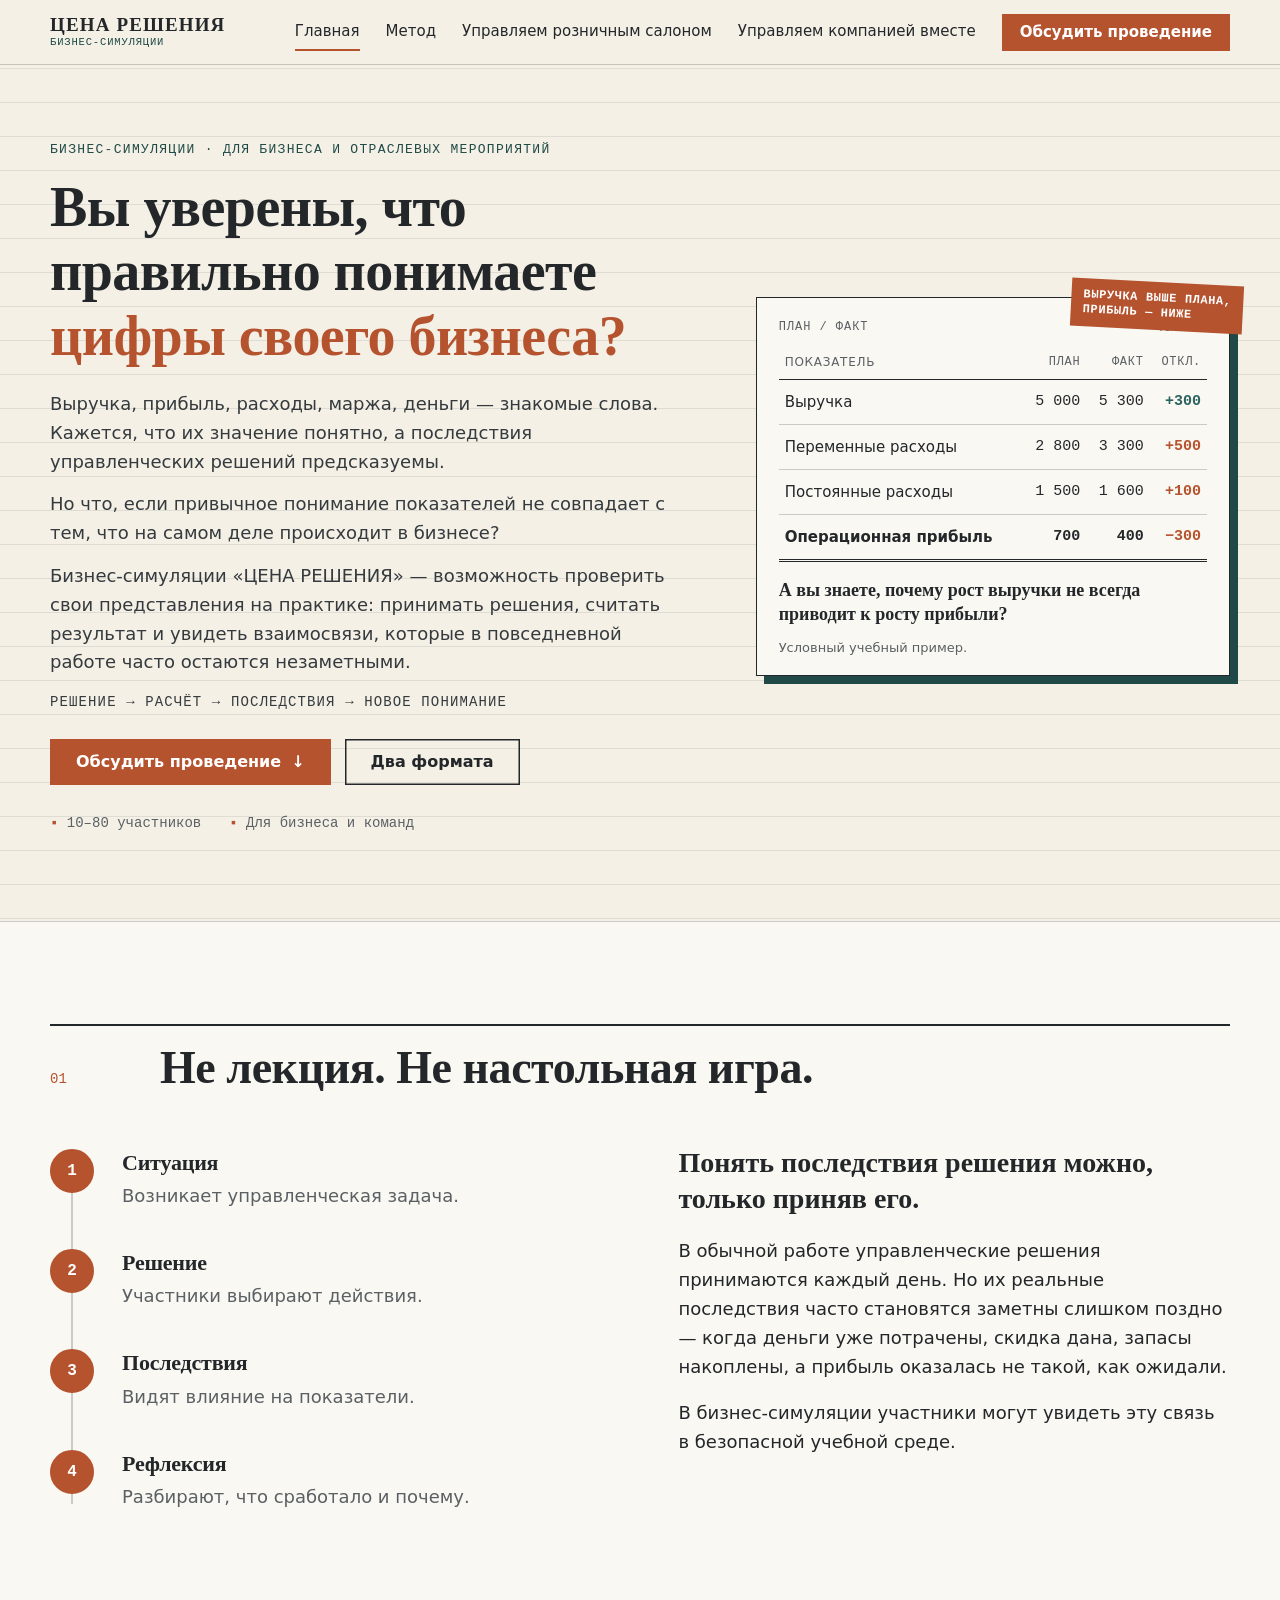
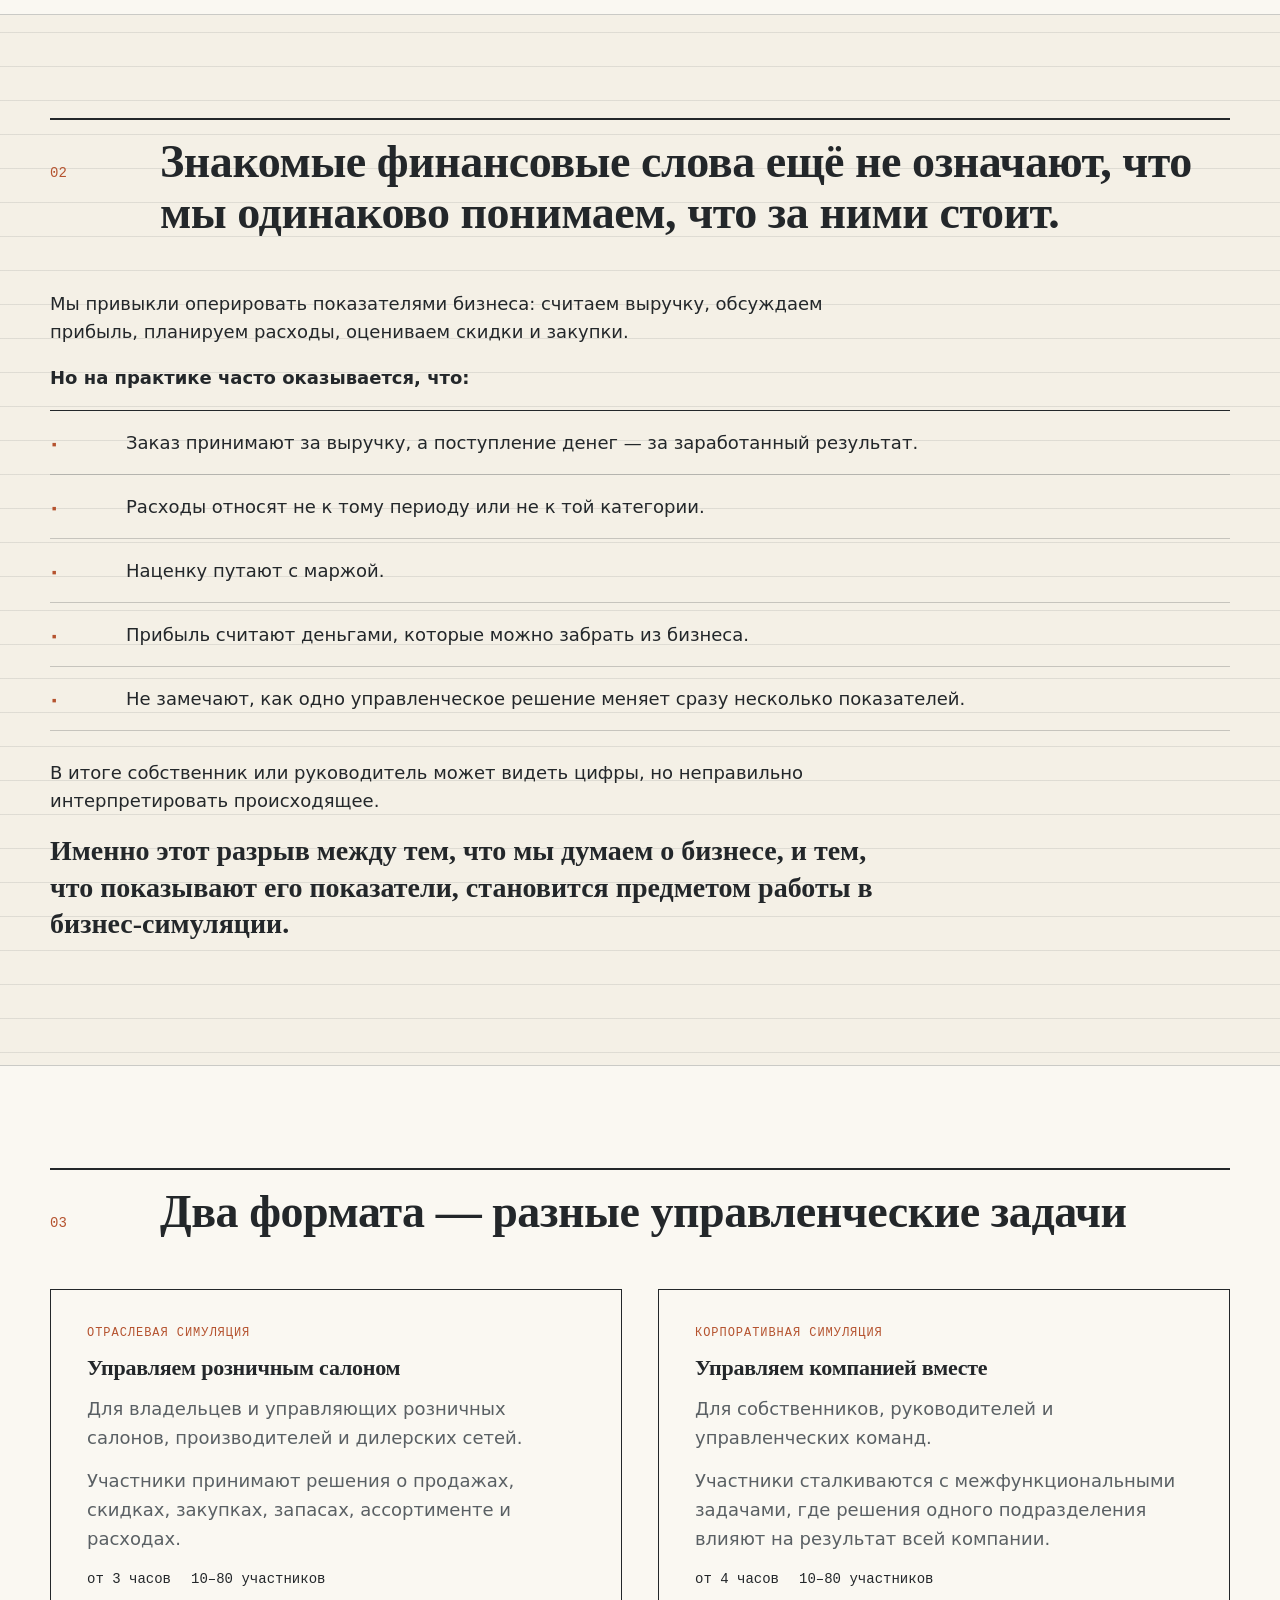
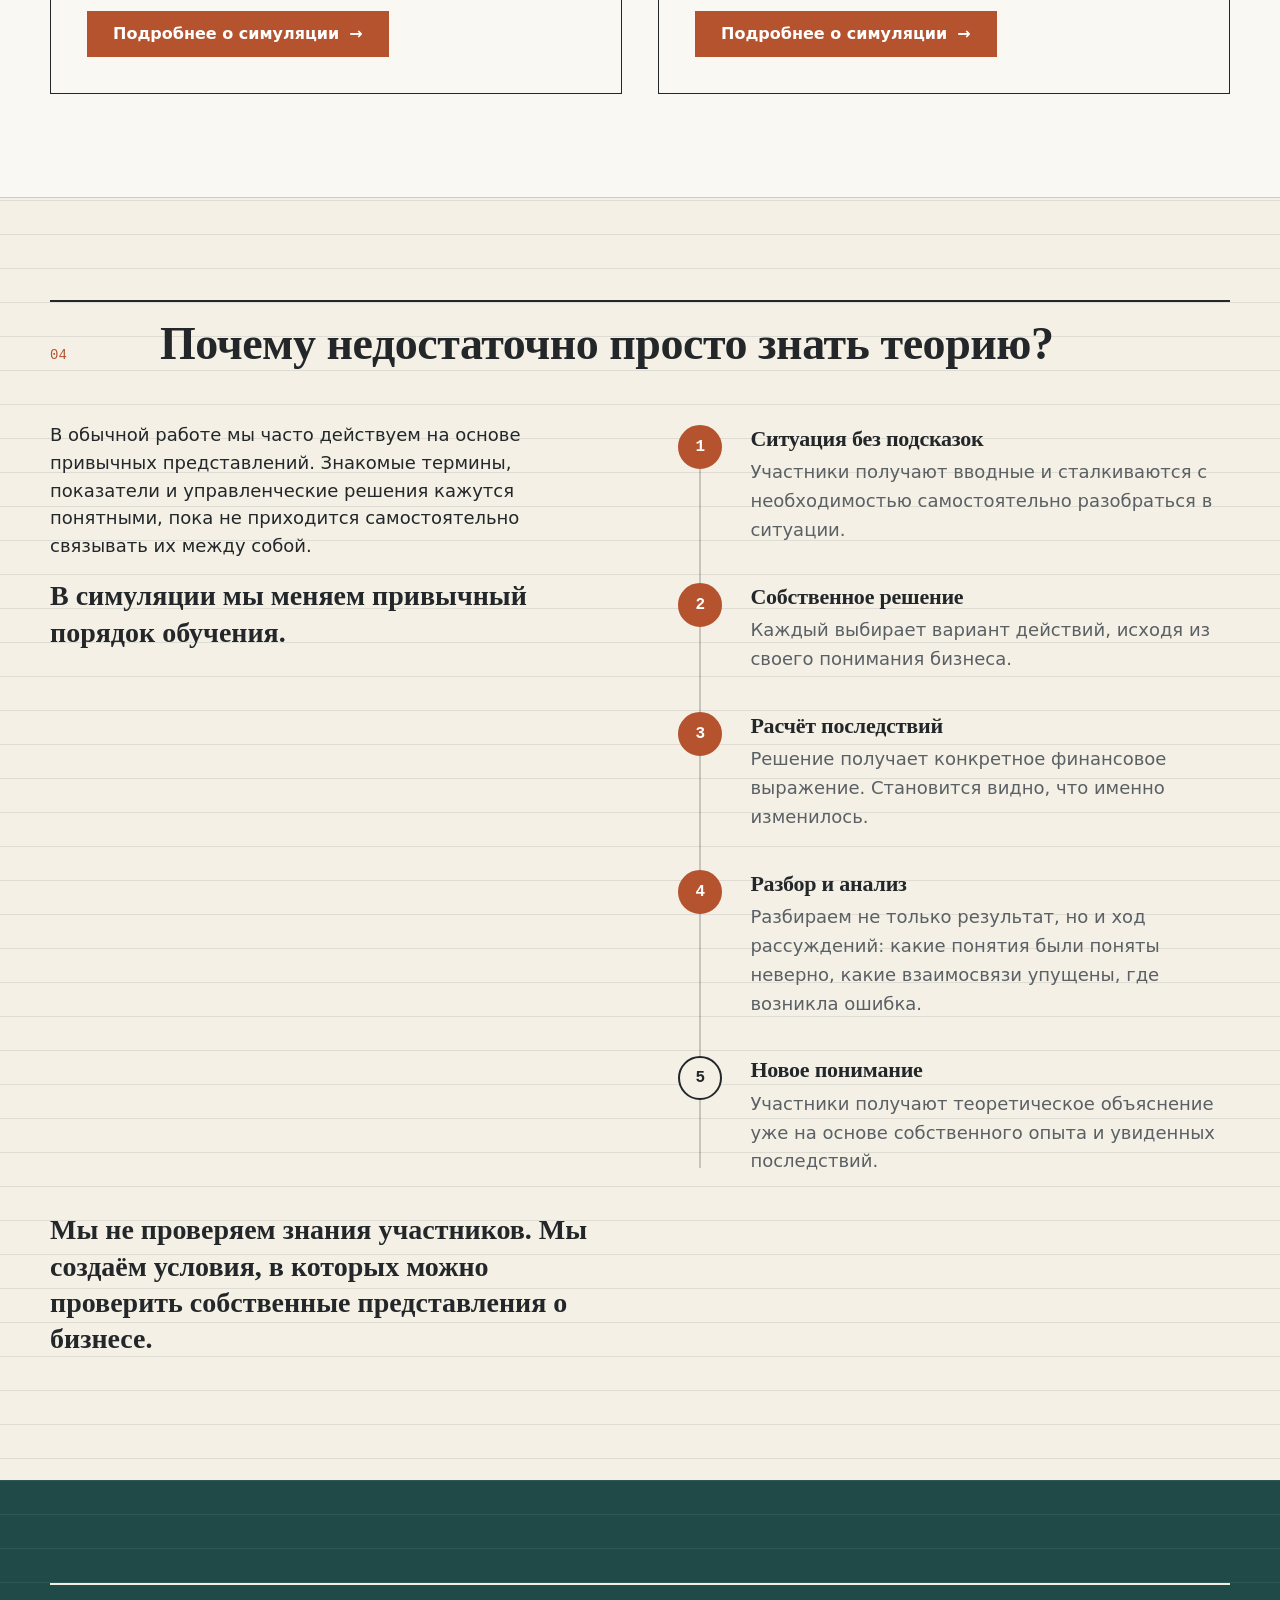
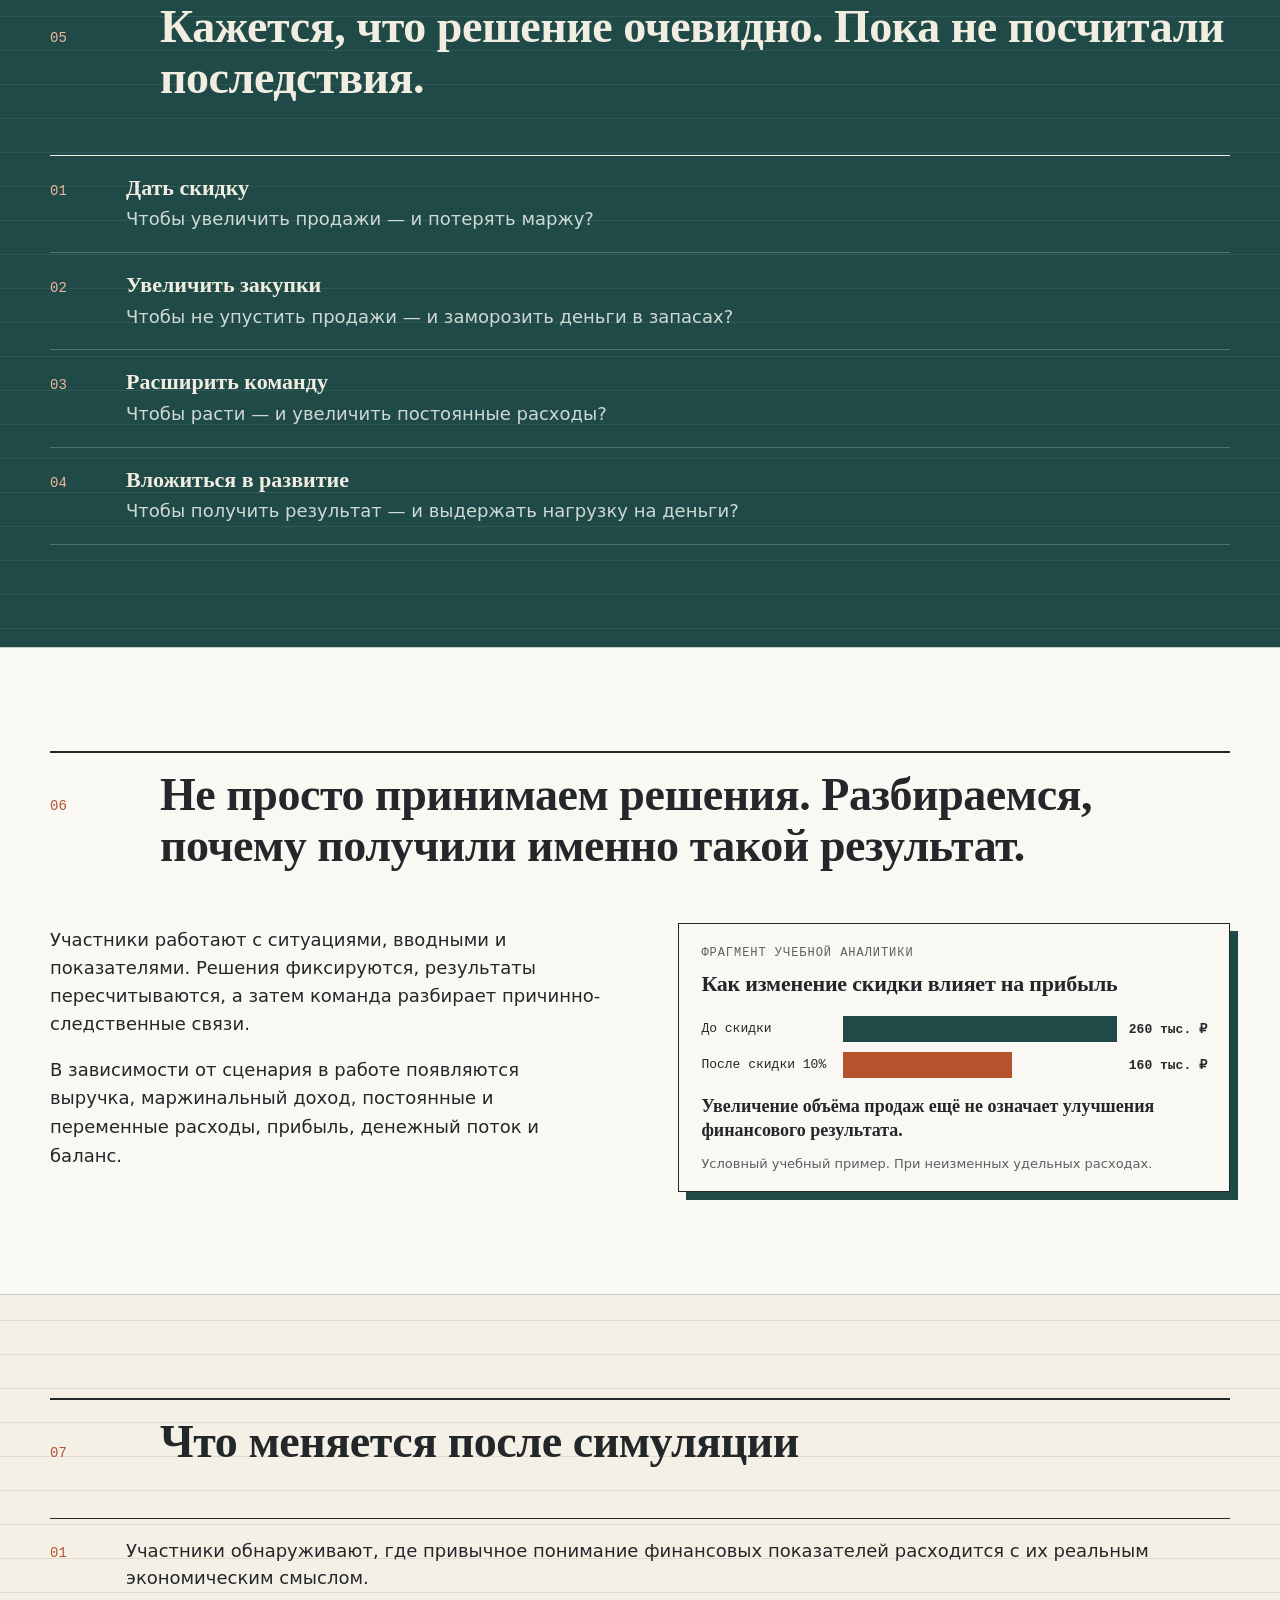
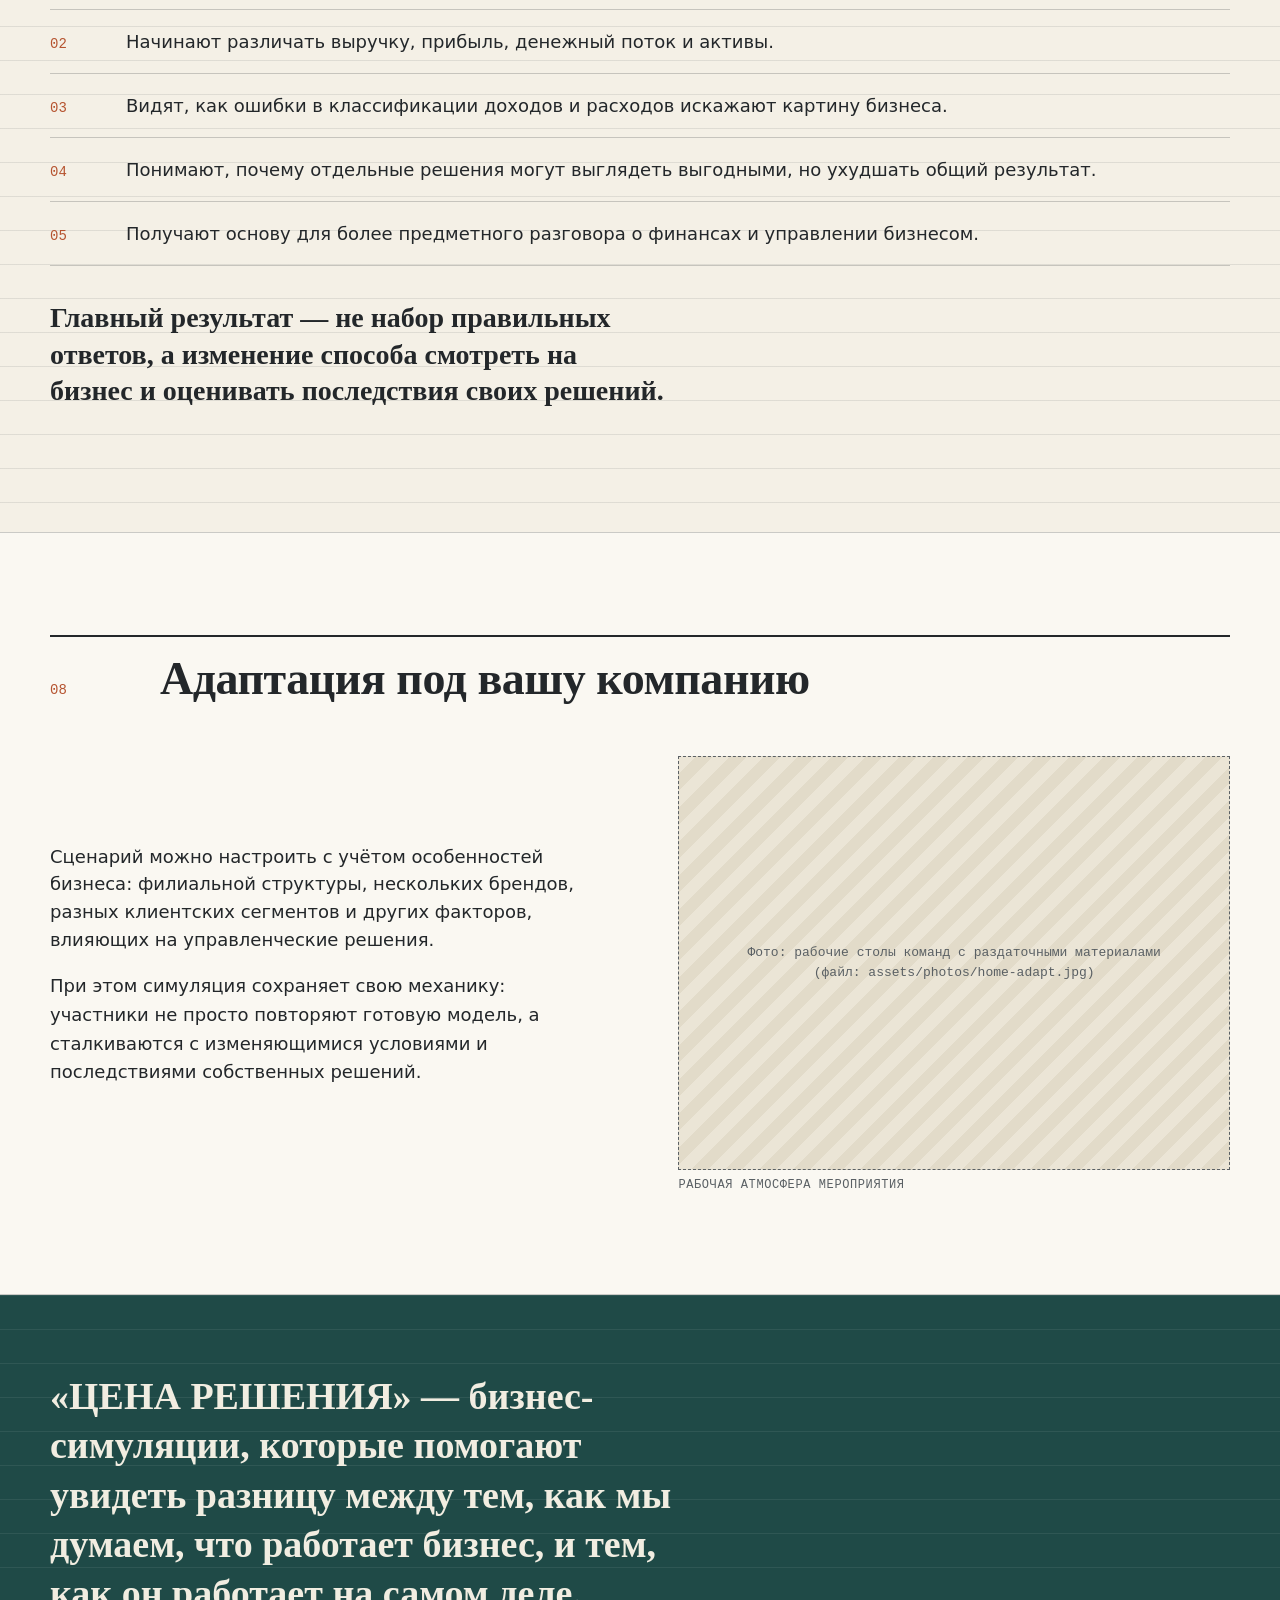
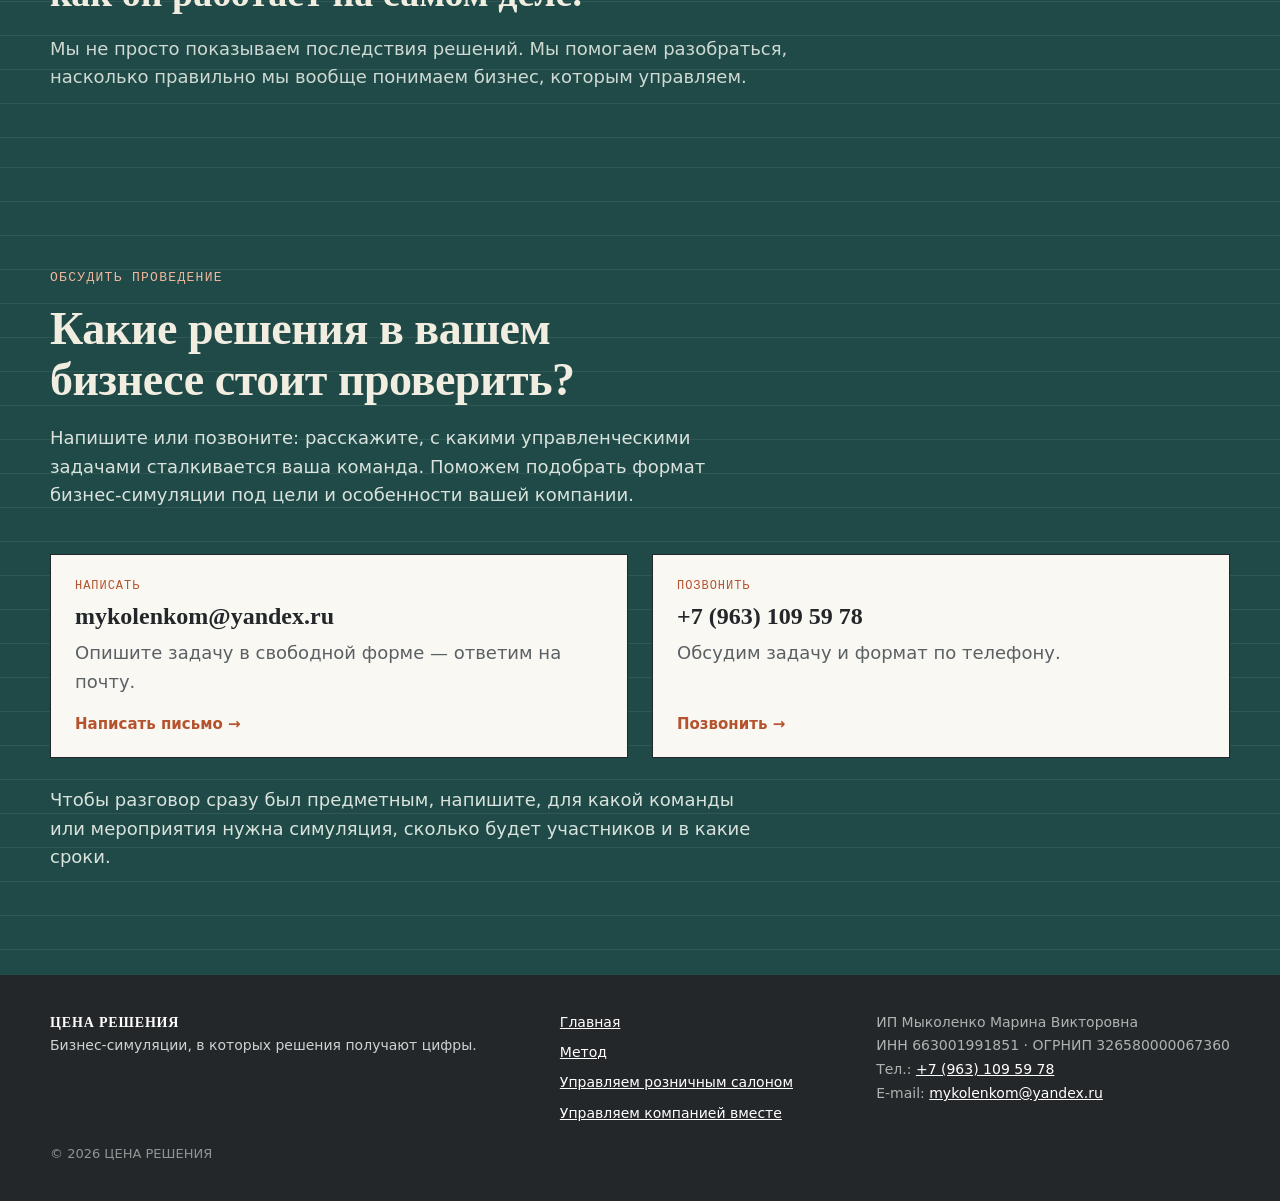
==== commit cdf2e482: "Единый размер основного текста (18px, 17px на мобильных), сброс кэша стилей Co-Authored-By: Claude S" ====
--- a/index.html
+++ b/index.html
@@ -11,7 +11,7 @@
 <meta property="og:description" content="Бизнес-симуляции для бизнеса и отраслевых мероприятий: проверьте привычные представления о цифрах бизнеса на практике — принимайте решения, считайте результат и анализируйте последствия.">
 <meta property="og:locale" content="ru_RU">
 <link rel="icon" type="image/svg+xml" href="assets/favicon.svg">
-<link rel="stylesheet" href="styles.css?v=20261112c">
+<link rel="stylesheet" href="styles.css?v=20261112d">
 <noscript><style>.reveal{opacity:1;transform:none}</style></noscript>
 </head>
 <body>
@@ -211,6 +211,6 @@
     <small class="copy">© <span id="year">2026</span> ЦЕНА РЕШЕНИЯ</small>
   </div>
 </footer>
-<script src="script.js?v=20261112c" defer></script>
+<script src="script.js?v=20261112d" defer></script>
 </body>
 </html>
--- a/styles.css
+++ b/styles.css
@@ -16,10 +16,10 @@
   --wrap: 1180px;
   --gutter: clamp(18px, 4vw, 40px);
   /* Единая шкала текста */
-  --fs-intro: 19px;   /* вводные абзацы разделов */
-  --fs-body: 17px;    /* основной текст и списки */
-  --fs-sm: 16px;      /* описания в карточках, плитках, строках */
-  --fs-note: 13px;    /* подписи к примерам */
+  --fs-body: 18px;              /* весь основной текст: абзацы, списки, описания в карточках */
+  --fs-intro: var(--fs-body);
+  --fs-sm: var(--fs-body);
+  --fs-note: 13px;              /* подписи к примерам */
 }
 *, *::before, *::after { box-sizing: border-box; }
 html { scroll-behavior: smooth; scroll-padding-top: 84px; -webkit-text-size-adjust: 100%; }
@@ -85,7 +85,7 @@
 .hero-grid { display: grid; grid-template-columns: 1.15fr .85fr; gap: clamp(28px, 5vw, 72px); align-items: center; }
 .hero h1 em { font-style: normal; color: var(--terra); }
 .hero-copy p { color: #343a3d; margin: 0 0 14px; }
-.hero-copy .lead { font-size: clamp(18px, 2vw, 21px); margin: 22px 0 14px; }
+.hero-copy .lead { font-size: var(--fs-body); margin: 22px 0 14px; }
 .hero-q { font: 600 clamp(24px, 3vw, 32px)/1.25 var(--serif); margin: 22px 0 16px; max-width: 30ch; }
 .hero-copy .hero-q { color: var(--graphite); }
 .flow { font-size: 14px; letter-spacing: .08em; color: var(--teal); margin: 22px 0 26px; line-height: 1.7; }
@@ -232,7 +232,7 @@
   .nav .btn { margin-top: 14px; justify-content: center; border: 0; }
 }
 @media (max-width: 560px) {
-  :root { --fs-intro: 18px; --fs-body: 16px; --fs-sm: 15px; }
+  :root { --fs-body: 17px; }
   .sec-head { grid-template-columns: 1fr; gap: 6px; }
   .sec-head p { grid-column: 1; }
   .grid-3, .grid-4 { grid-template-columns: 1fr; }
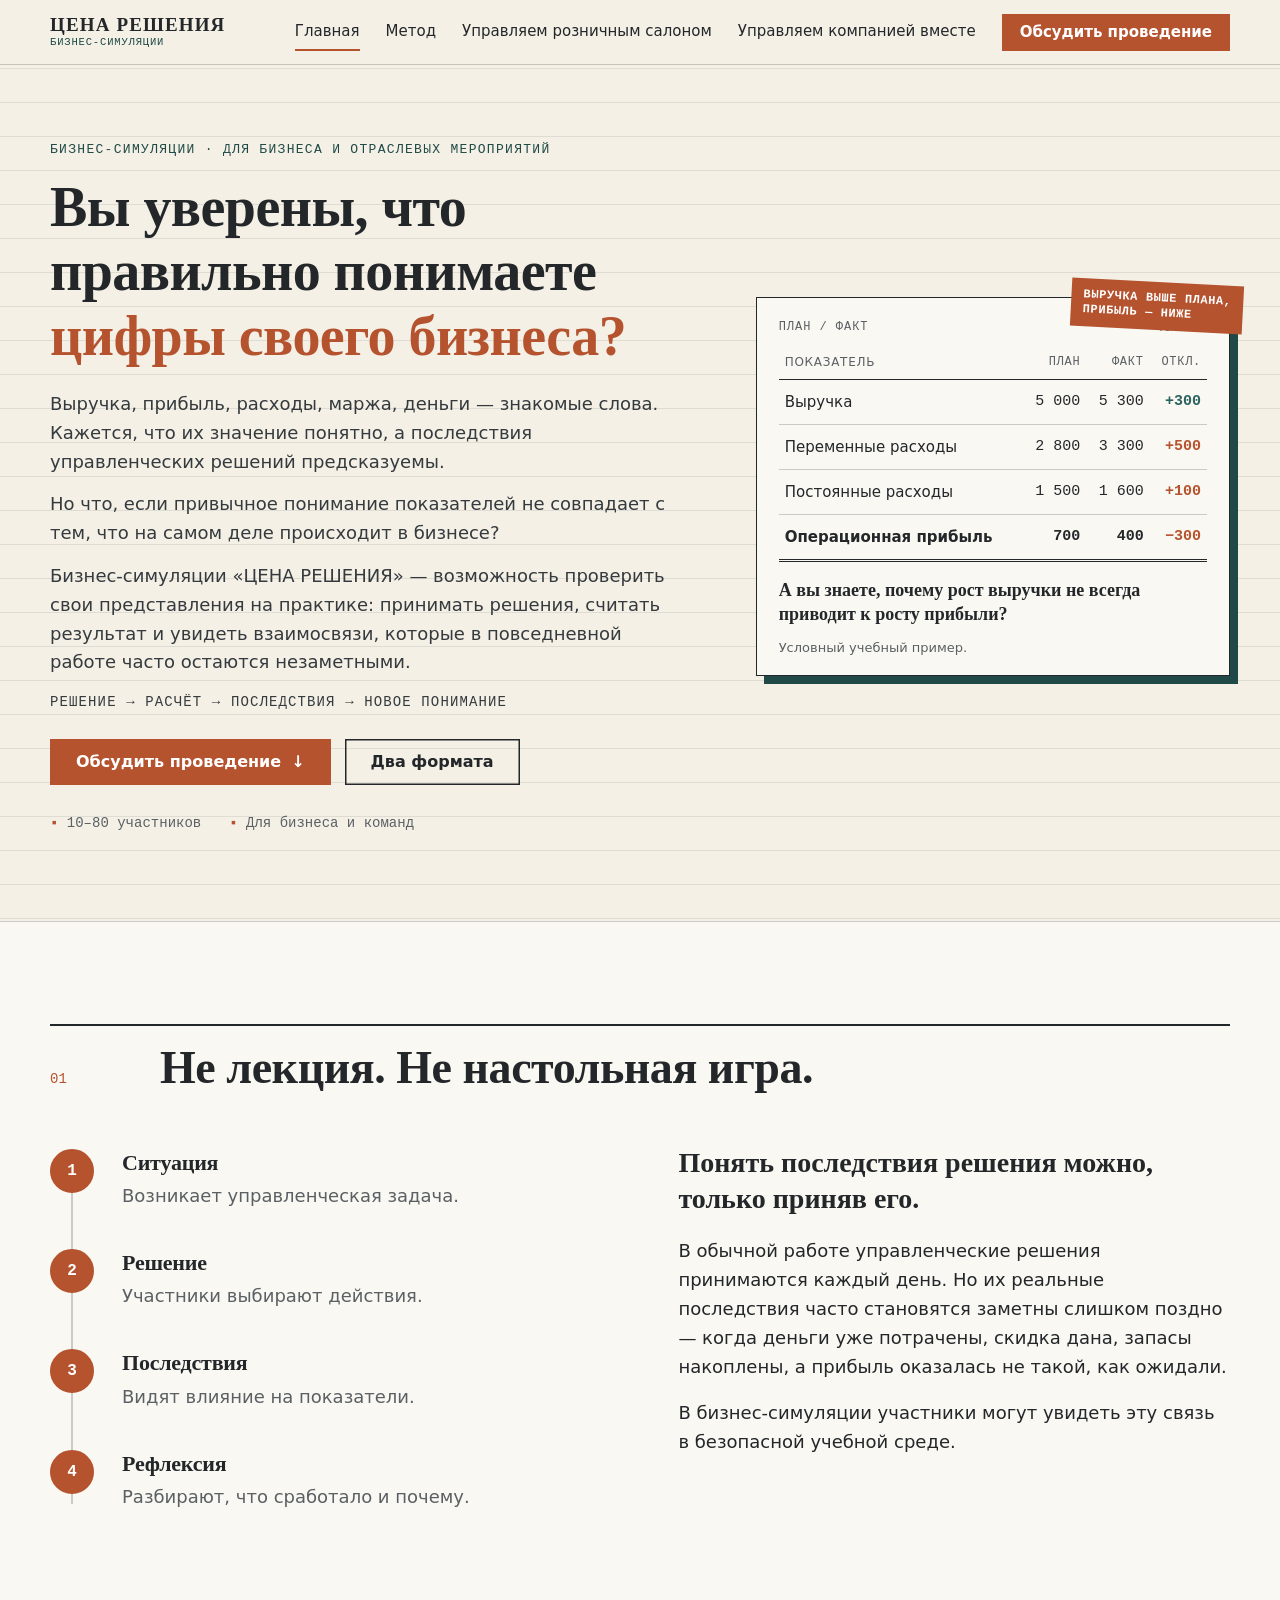
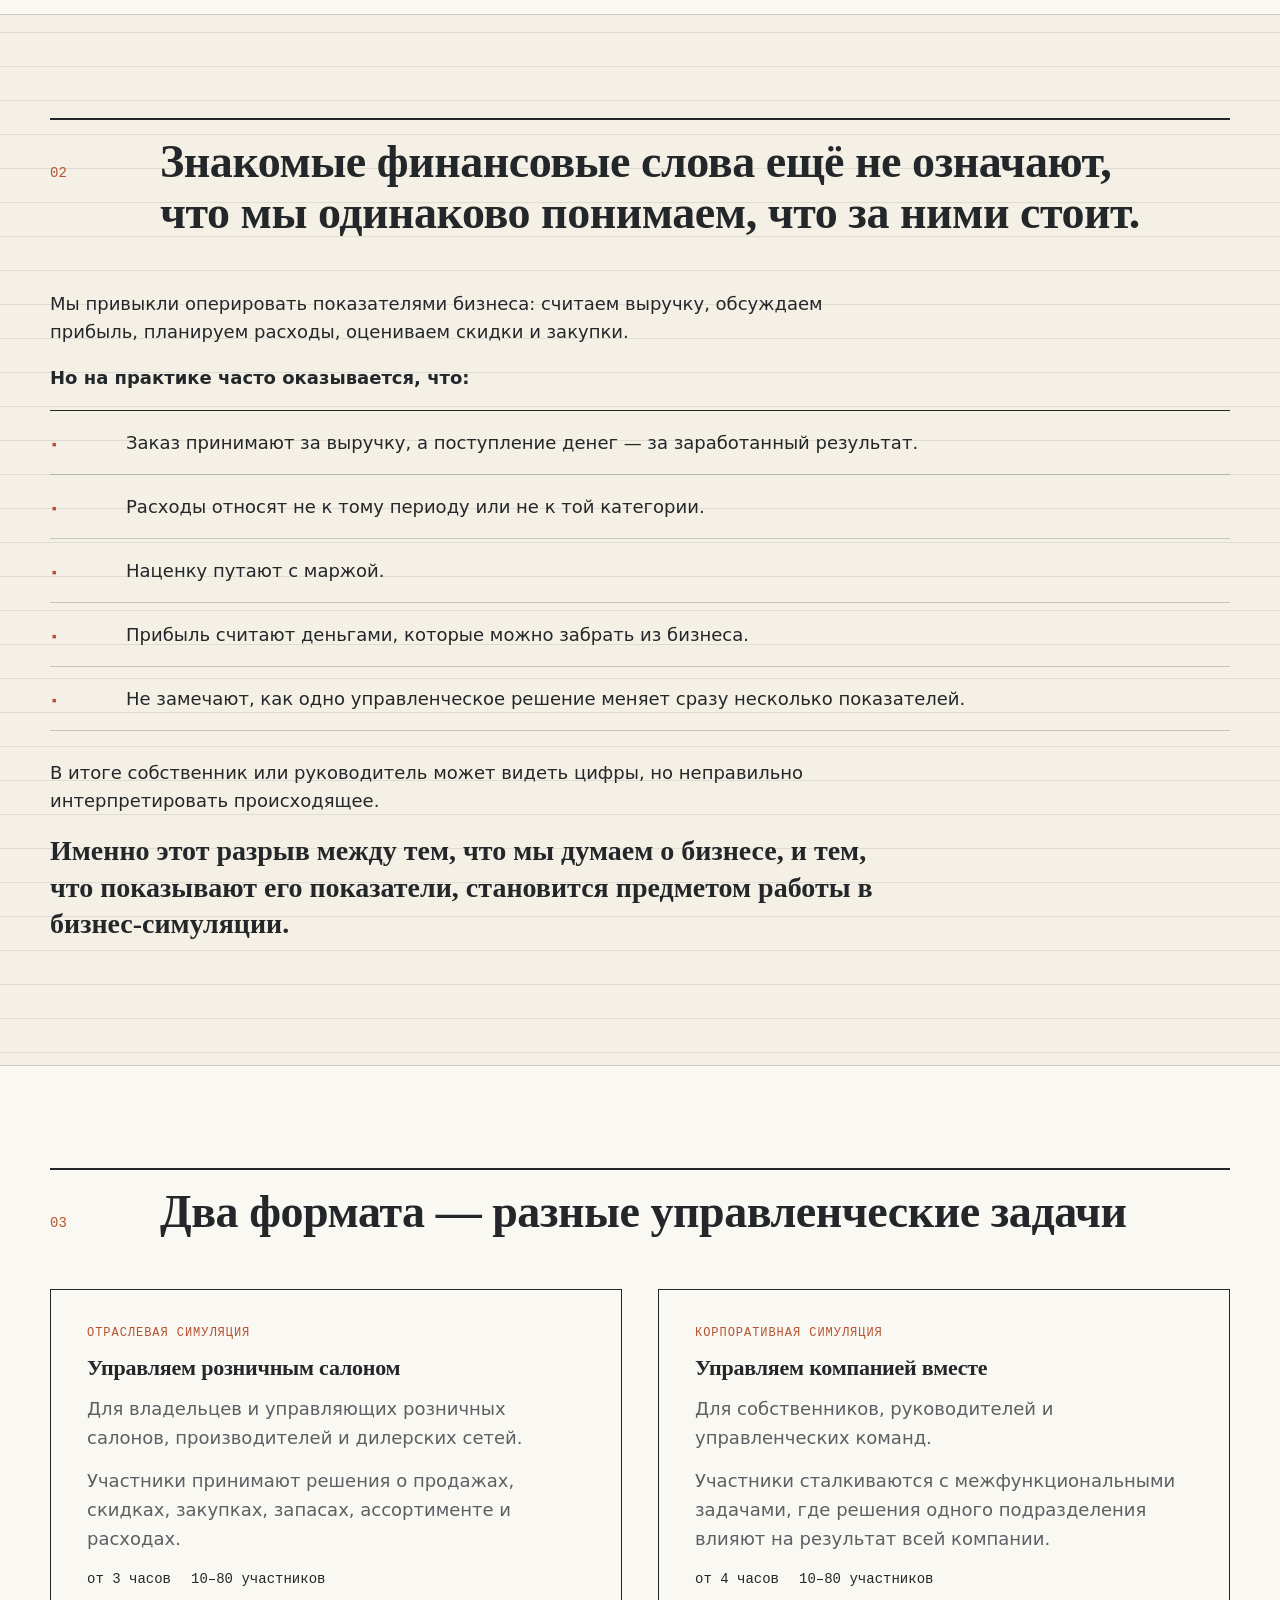
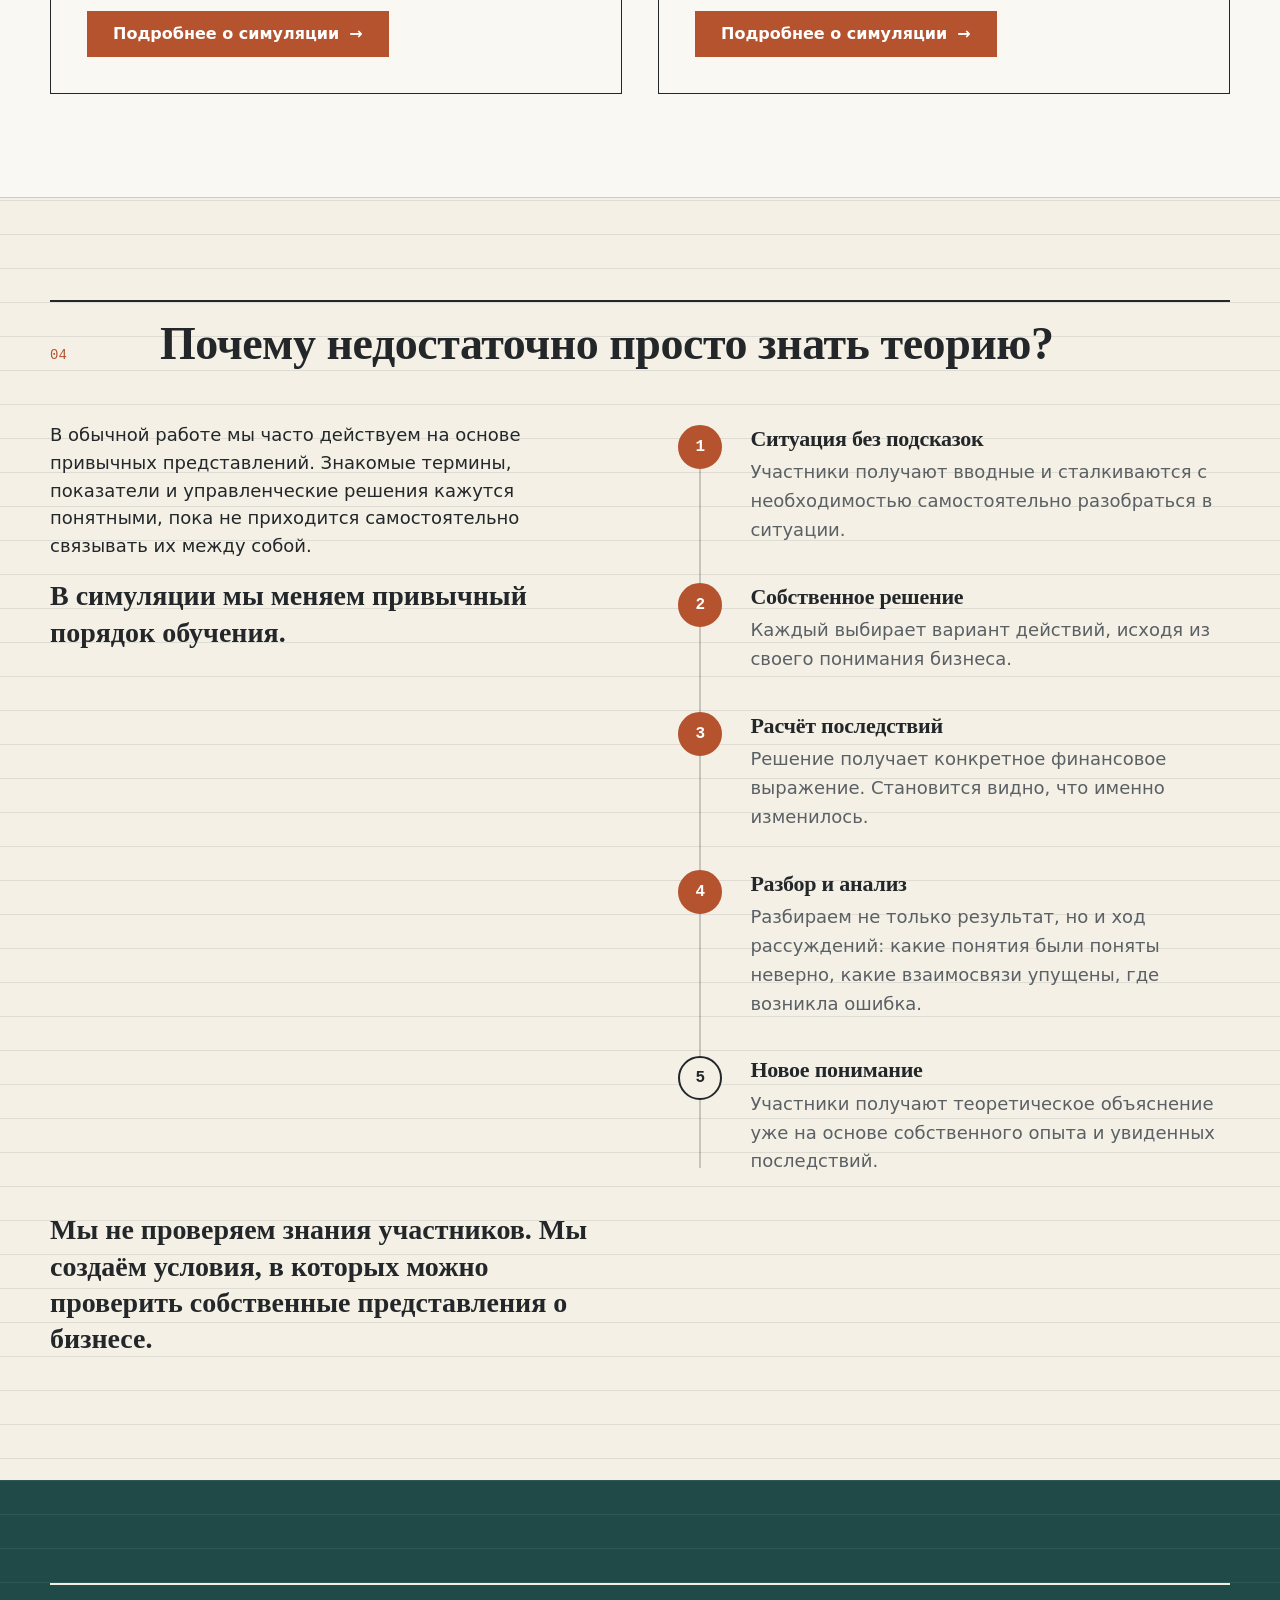
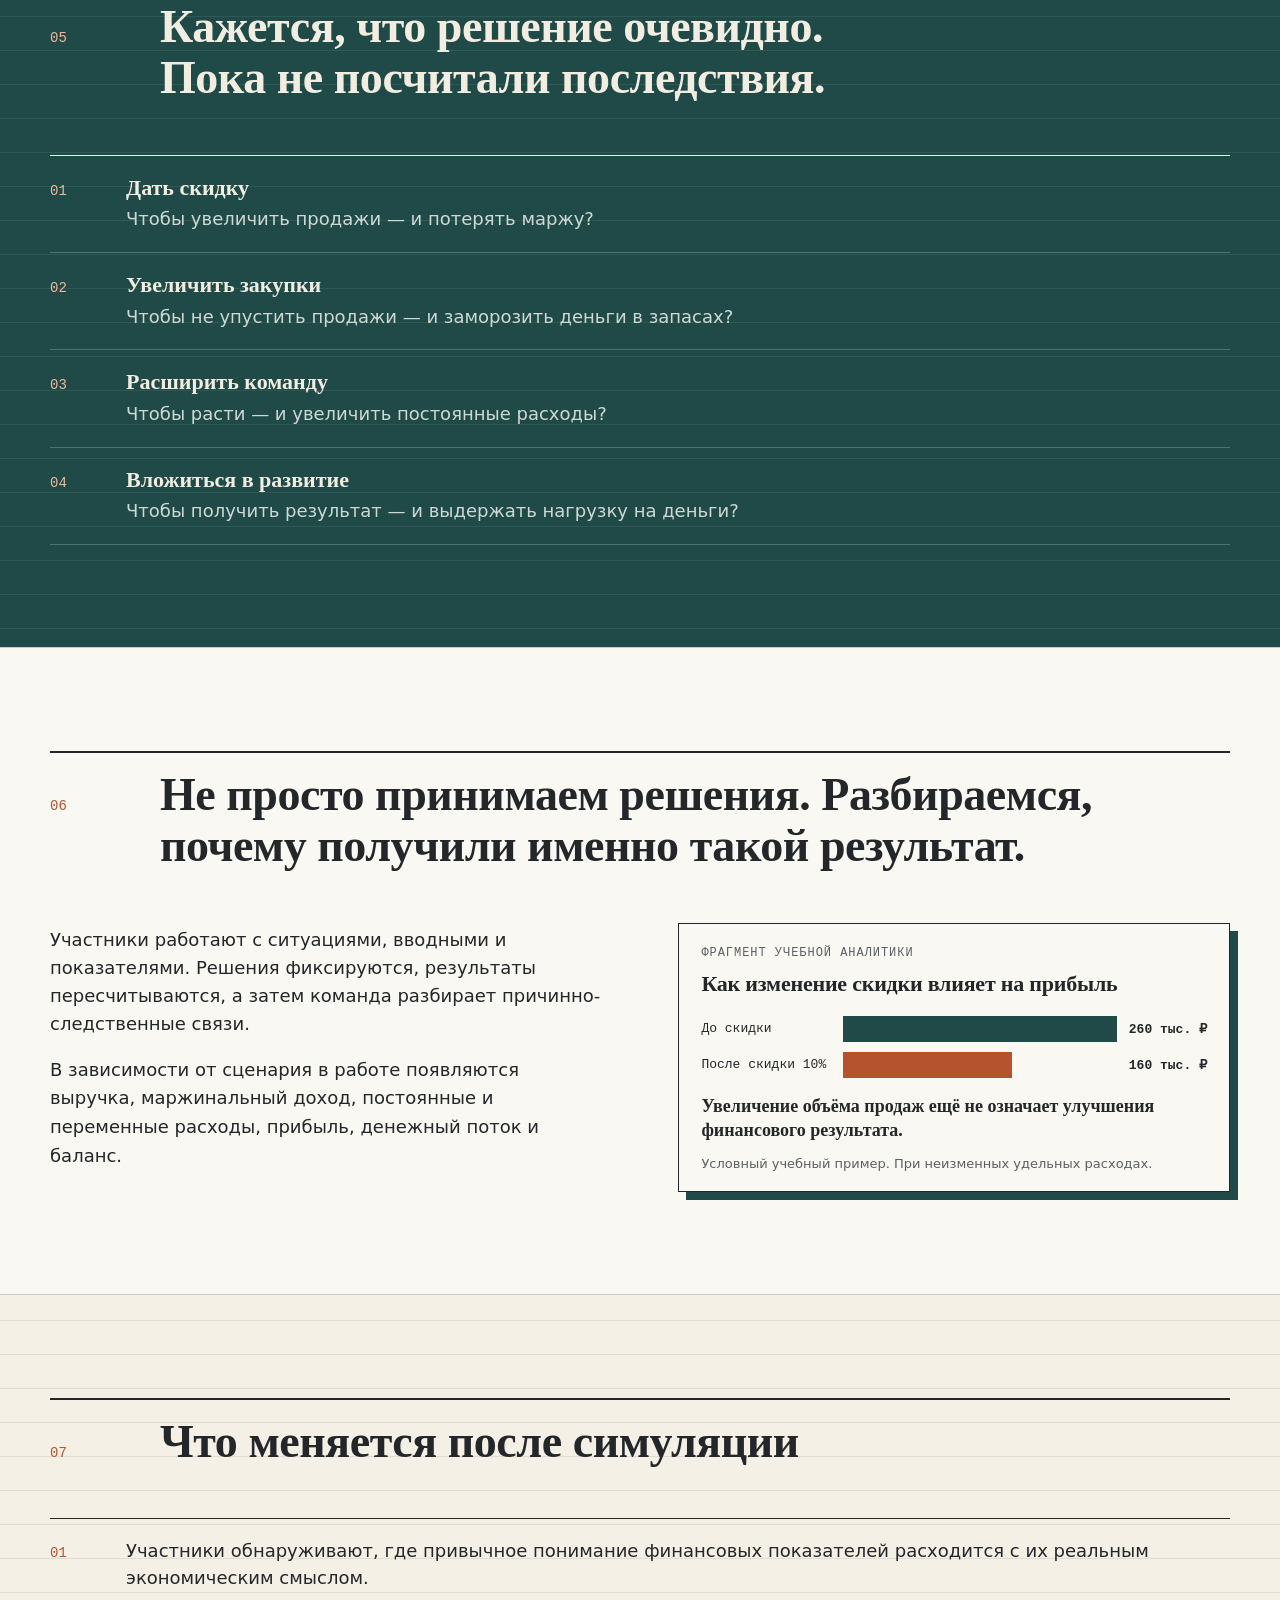
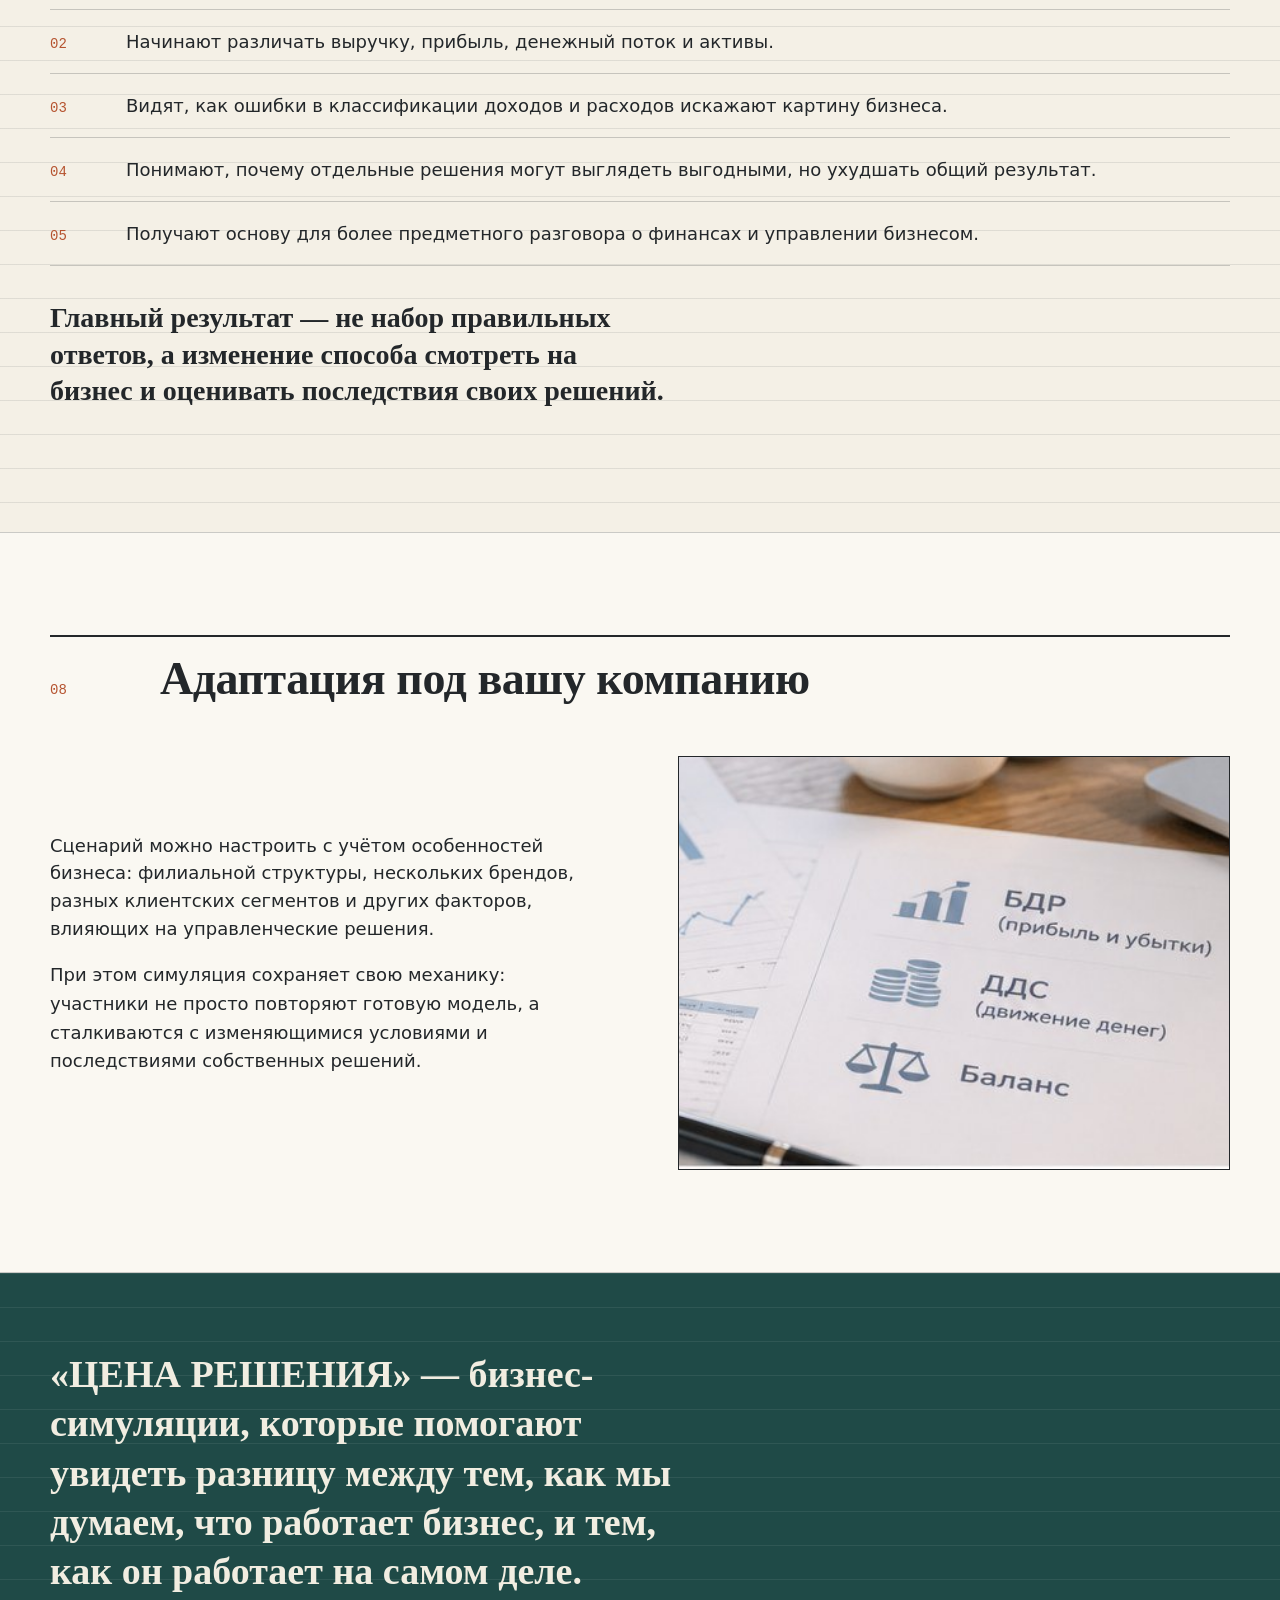
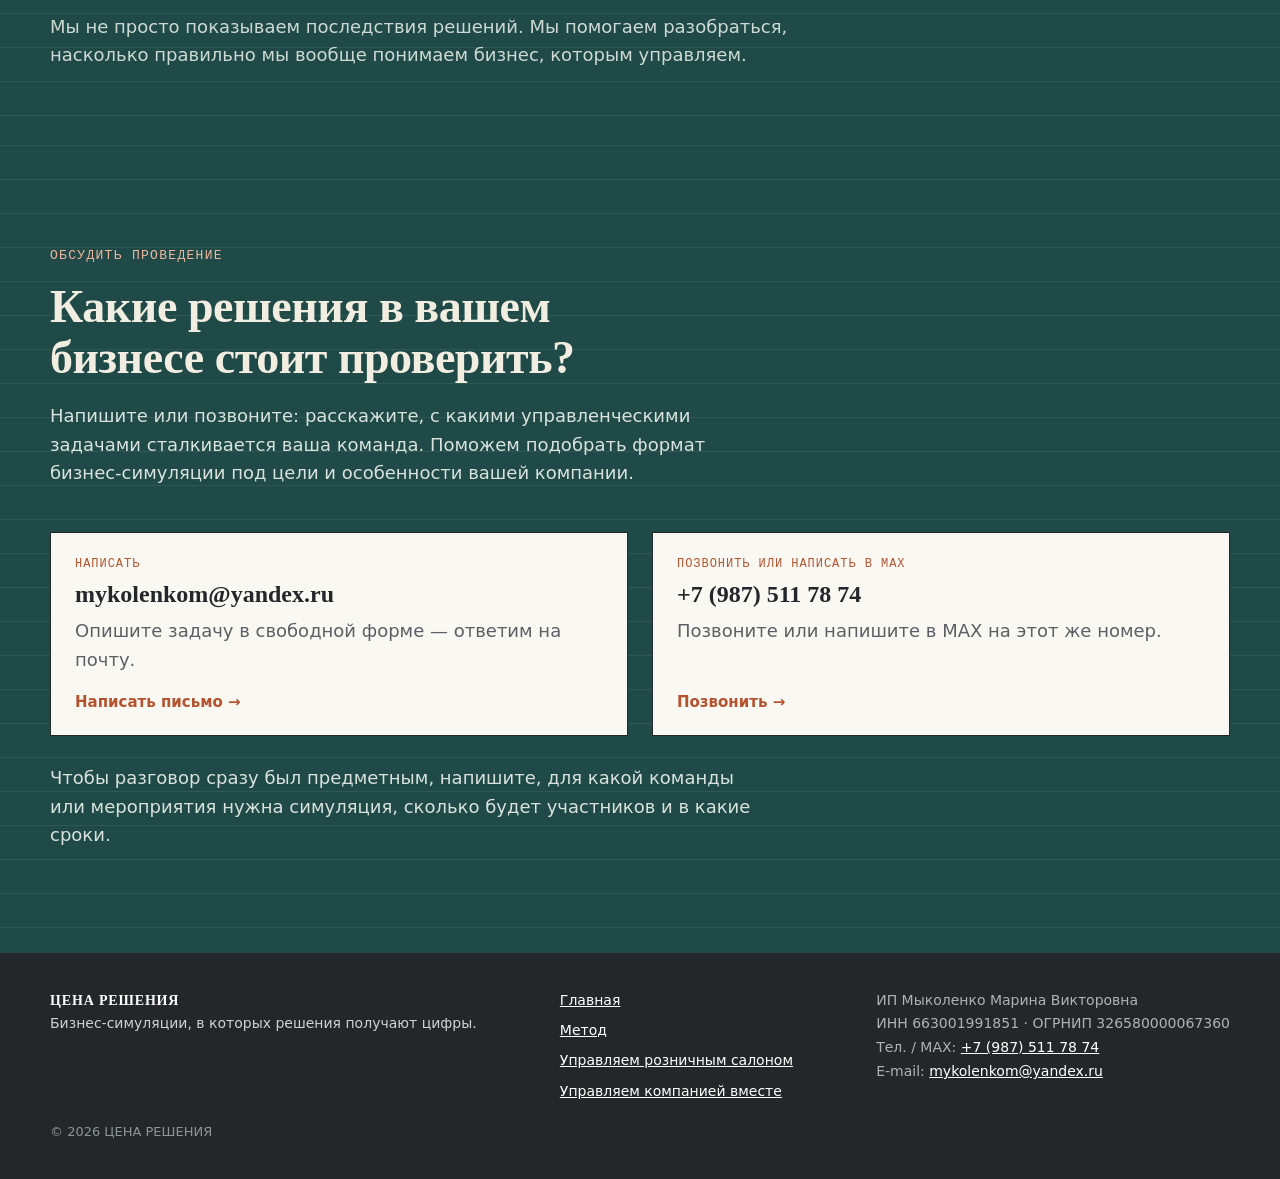
==== commit ee6b8e82: "Новый номер +7 (987) 511 78 74 с MAX, фото в пять блоков, ровные переносы и отступы заголовков перво" ====
--- a/index.html
+++ b/index.html
@@ -11,7 +11,7 @@
 <meta property="og:description" content="Бизнес-симуляции для бизнеса и отраслевых мероприятий: проверьте привычные представления о цифрах бизнеса на практике — принимайте решения, считайте результат и анализируйте последствия.">
 <meta property="og:locale" content="ru_RU">
 <link rel="icon" type="image/svg+xml" href="assets/favicon.svg">
-<link rel="stylesheet" href="styles.css?v=20261112d">
+<link rel="stylesheet" href="styles.css?v=20261114a">
 <noscript><style>.reveal{opacity:1;transform:none}</style></noscript>
 </head>
 <body>
@@ -176,7 +176,7 @@
         <p class="intro">Сценарий можно настроить с учётом особенностей бизнеса: филиальной структуры, нескольких брендов, разных клиентских сегментов и других факторов, влияющих на управленческие решения.</p>
         <p>При этом симуляция сохраняет свою механику: участники не просто повторяют готовую модель, а сталкиваются с изменяющимися условиями и последствиями собственных решений.</p>
       </div>
-      <figure class="photo reveal"><div class="slot" role="img" aria-label="Фото: рабочие столы команд с раздаточными материалами"><span>Фото: рабочие столы команд с раздаточными материалами<br>(файл: assets/photos/home-adapt.jpg)</span></div><figcaption>Рабочая атмосфера мероприятия</figcaption></figure>
+      <figure class="photo reveal"><img src="assets/photos/home-adapt.jpg" alt="Рабочие столы команд с раздаточными материалами" width="453" height="324" loading="lazy" decoding="async"></figure>
     </div>
   </div>
 </section>
@@ -193,7 +193,7 @@
       <h2>Какие решения в вашем бизнесе стоит проверить?</h2>
       <p class="lead">Напишите или позвоните: расскажите, с какими управленческими задачами сталкивается ваша команда. Поможем подобрать формат бизнес-симуляции под цели и особенности вашей компании.</p>
     </div>
-    <div class="contact-cards reveal"><a class="ccard" href="mailto:mykolenkom@yandex.ru?subject=%D0%9E%D0%B1%D1%81%D1%83%D0%B4%D0%B8%D1%82%D1%8C%20%D0%BF%D1%80%D0%BE%D0%B2%D0%B5%D0%B4%D0%B5%D0%BD%D0%B8%D0%B5%20%D0%B1%D0%B8%D0%B7%D0%BD%D0%B5%D1%81-%D1%81%D0%B8%D0%BC%D1%83%D0%BB%D1%8F%D1%86%D0%B8%D0%B8" data-goal="cta_email"><span class="ctag">Написать</span><b>mykolenkom@yandex.ru</b><span class="cd">Опишите задачу в свободной форме — ответим на почту.</span><span class="go">Написать письмо →</span></a><a class="ccard" href="tel:+79631095978" data-goal="cta_phone"><span class="ctag">Позвонить</span><b>+7 (963) 109 59 78</b><span class="cd">Обсудим задачу и формат по телефону.</span><span class="go">Позвонить →</span></a></div>
+    <div class="contact-cards reveal"><a class="ccard" href="mailto:mykolenkom@yandex.ru?subject=%D0%9E%D0%B1%D1%81%D1%83%D0%B4%D0%B8%D1%82%D1%8C%20%D0%BF%D1%80%D0%BE%D0%B2%D0%B5%D0%B4%D0%B5%D0%BD%D0%B8%D0%B5%20%D0%B1%D0%B8%D0%B7%D0%BD%D0%B5%D1%81-%D1%81%D0%B8%D0%BC%D1%83%D0%BB%D1%8F%D1%86%D0%B8%D0%B8" data-goal="cta_email"><span class="ctag">Написать</span><b>mykolenkom@yandex.ru</b><span class="cd">Опишите задачу в свободной форме — ответим на почту.</span><span class="go">Написать письмо →</span></a><a class="ccard" href="tel:+79875117874" data-goal="cta_phone"><span class="ctag">Позвонить или написать в MAX</span><b>+7 (987) 511 78 74</b><span class="cd">Позвоните или напишите в MAX на этот же номер.</span><span class="go">Позвонить →</span></a></div>
     <p class="contact-note reveal">Чтобы разговор сразу был предметным, напишите, для какой команды или мероприятия нужна симуляция, сколько будет участников и в какие сроки.</p>
   </div>
 </section>
@@ -207,10 +207,10 @@
       <a href="salon.html">Управляем розничным салоном</a>
       <a href="company.html">Управляем компанией вместе</a>
     </nav>
-    <div class="req">ИП Мыколенко Марина Викторовна<br>ИНН 663001991851 · ОГРНИП 326580000067360<br>Тел.: <a href="tel:+79631095978">+7 (963) 109 59 78</a><br>E-mail: <a href="mailto:mykolenkom@yandex.ru">mykolenkom@yandex.ru</a></div>
+    <div class="req">ИП Мыколенко Марина Викторовна<br>ИНН 663001991851 · ОГРНИП 326580000067360<br>Тел. / MAX: <a href="tel:+79875117874">+7 (987) 511 78 74</a><br>E-mail: <a href="mailto:mykolenkom@yandex.ru">mykolenkom@yandex.ru</a></div>
     <small class="copy">© <span id="year">2026</span> ЦЕНА РЕШЕНИЯ</small>
   </div>
 </footer>
-<script src="script.js?v=20261112d" defer></script>
+<script src="script.js?v=20261114a" defer></script>
 </body>
 </html>
--- a/styles.css
+++ b/styles.css
@@ -32,8 +32,8 @@
 img, svg { max-width: 100%; display: block; }
 a { color: inherit; }
 h1, h2, h3 { font-family: var(--serif); font-weight: 600; line-height: 1.12; margin: 0; letter-spacing: -.01em; }
-h1 { font-size: clamp(32px, 4.4vw, 56px); line-height: 1.15; }
-h2 { font-size: clamp(28px, 4vw, 46px); }
+h1 { font-size: clamp(32px, 4.4vw, 56px); line-height: 1.15; text-wrap: balance; }
+h2 { font-size: clamp(28px, 4vw, 46px); text-wrap: balance; }
 h3 { font-size: clamp(19px, 2vw, 22px); line-height: 1.25; }
 p { margin: 0 0 1em; }
 main p { max-width: 70ch; }
@@ -86,8 +86,8 @@
 .hero h1 em { font-style: normal; color: var(--terra); }
 .hero-copy p { color: #343a3d; margin: 0 0 14px; }
 .hero-copy .lead { font-size: var(--fs-body); margin: 22px 0 14px; }
-.hero-q { font: 600 clamp(24px, 3vw, 32px)/1.25 var(--serif); margin: 22px 0 16px; max-width: 30ch; }
-.hero-copy .hero-q { color: var(--graphite); }
+.hero-q { font: 600 clamp(22px, 2.4vw, 26px)/1.3 var(--serif); margin: 28px 0 18px; max-width: 34ch; }
+.hero-copy .hero-q { color: var(--graphite); margin: 28px 0 18px; }
 .flow { font-size: 14px; letter-spacing: .08em; color: var(--teal); margin: 22px 0 26px; line-height: 1.7; }
 .hero-actions { display: flex; flex-wrap: wrap; gap: 14px; margin-top: 24px; }
 .hero-facts { display: flex; flex-wrap: wrap; gap: 10px 28px; margin: 30px 0 0; padding: 0; list-style: none; font: 500 14px var(--mono); color: var(--graphite-soft); }
